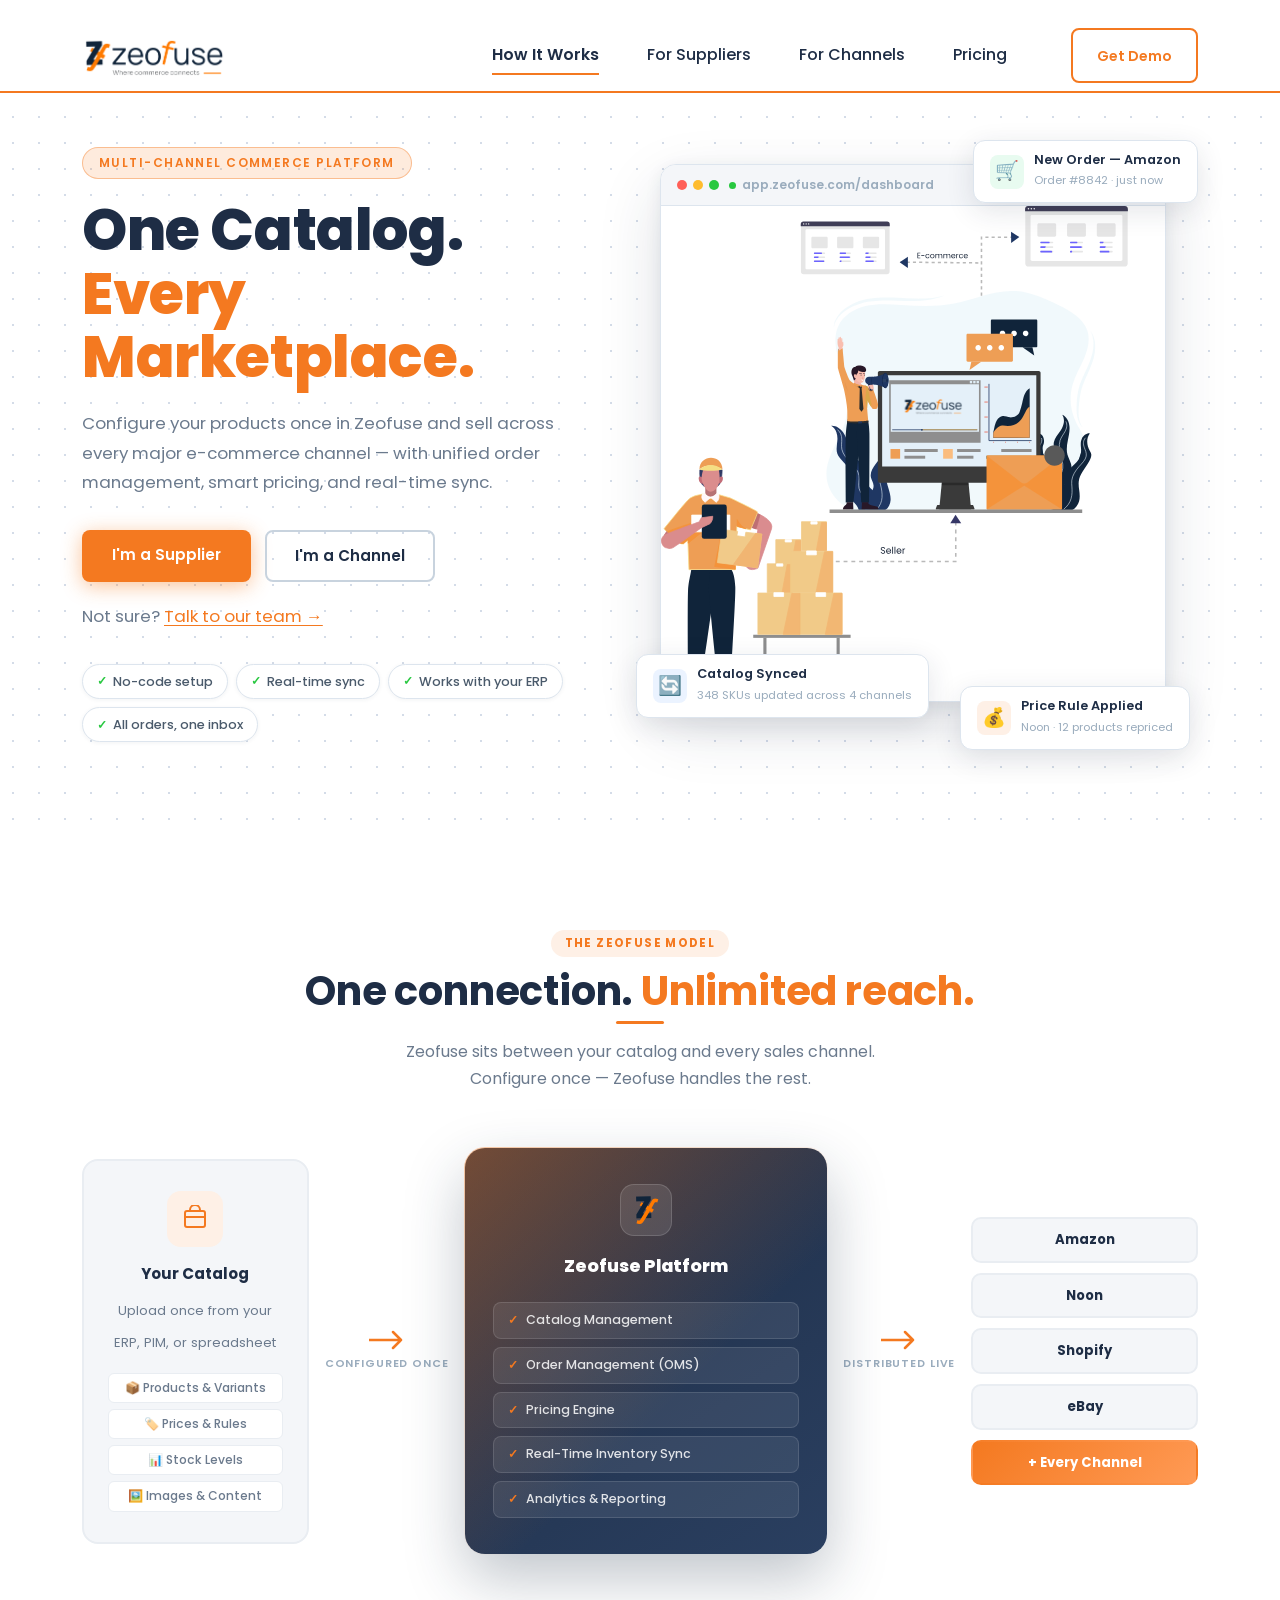
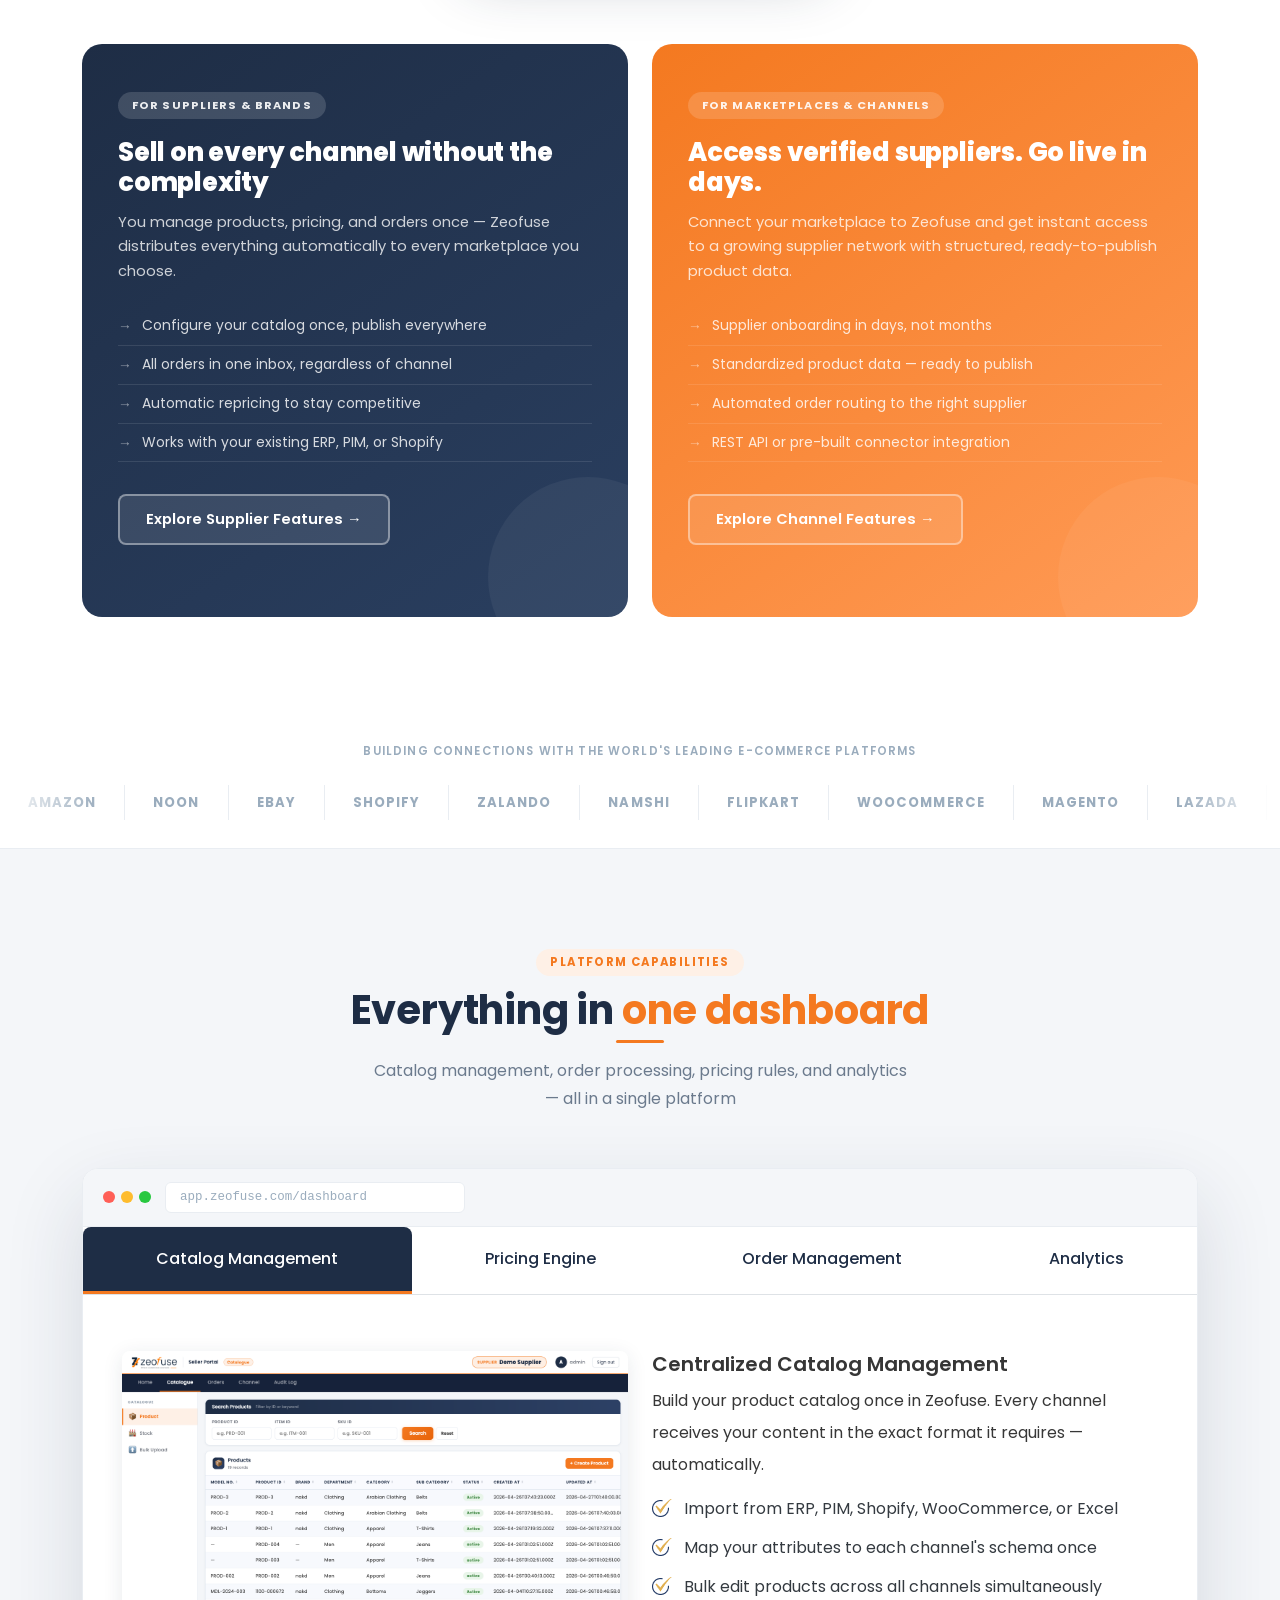
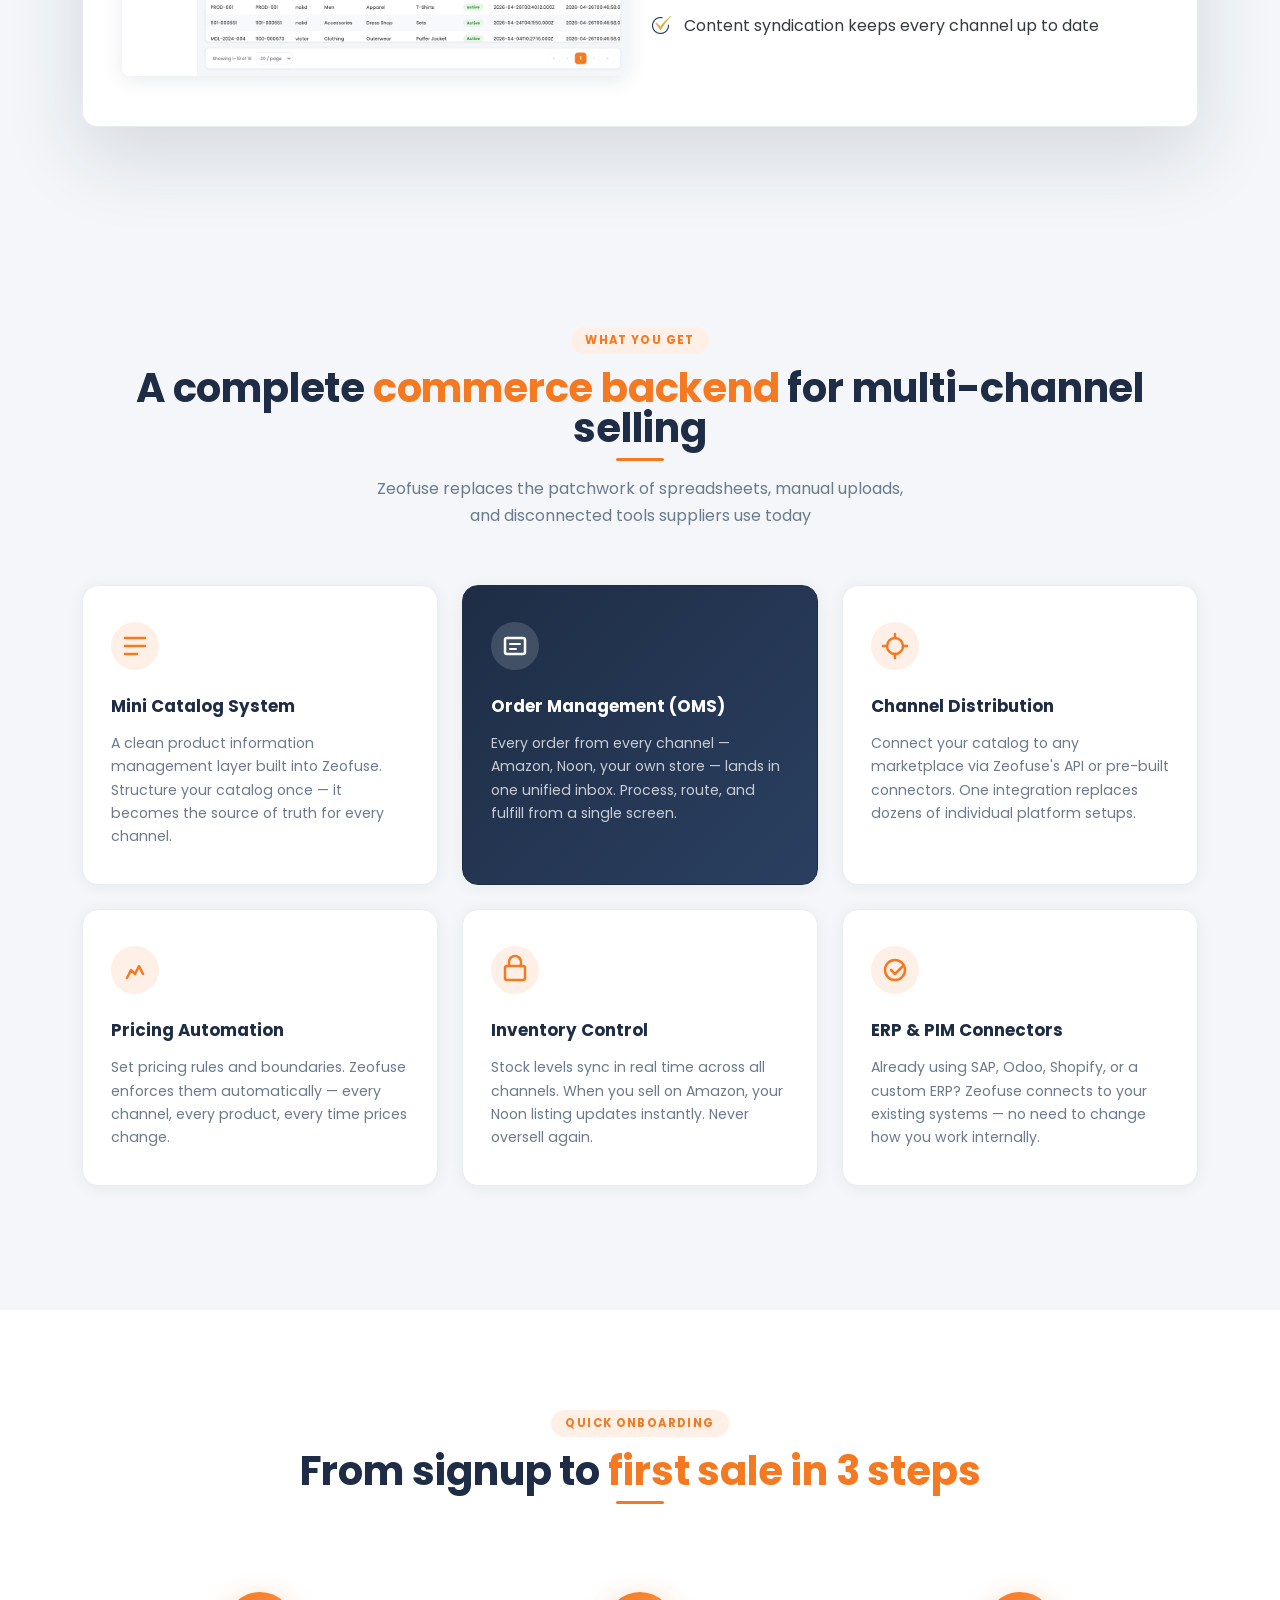
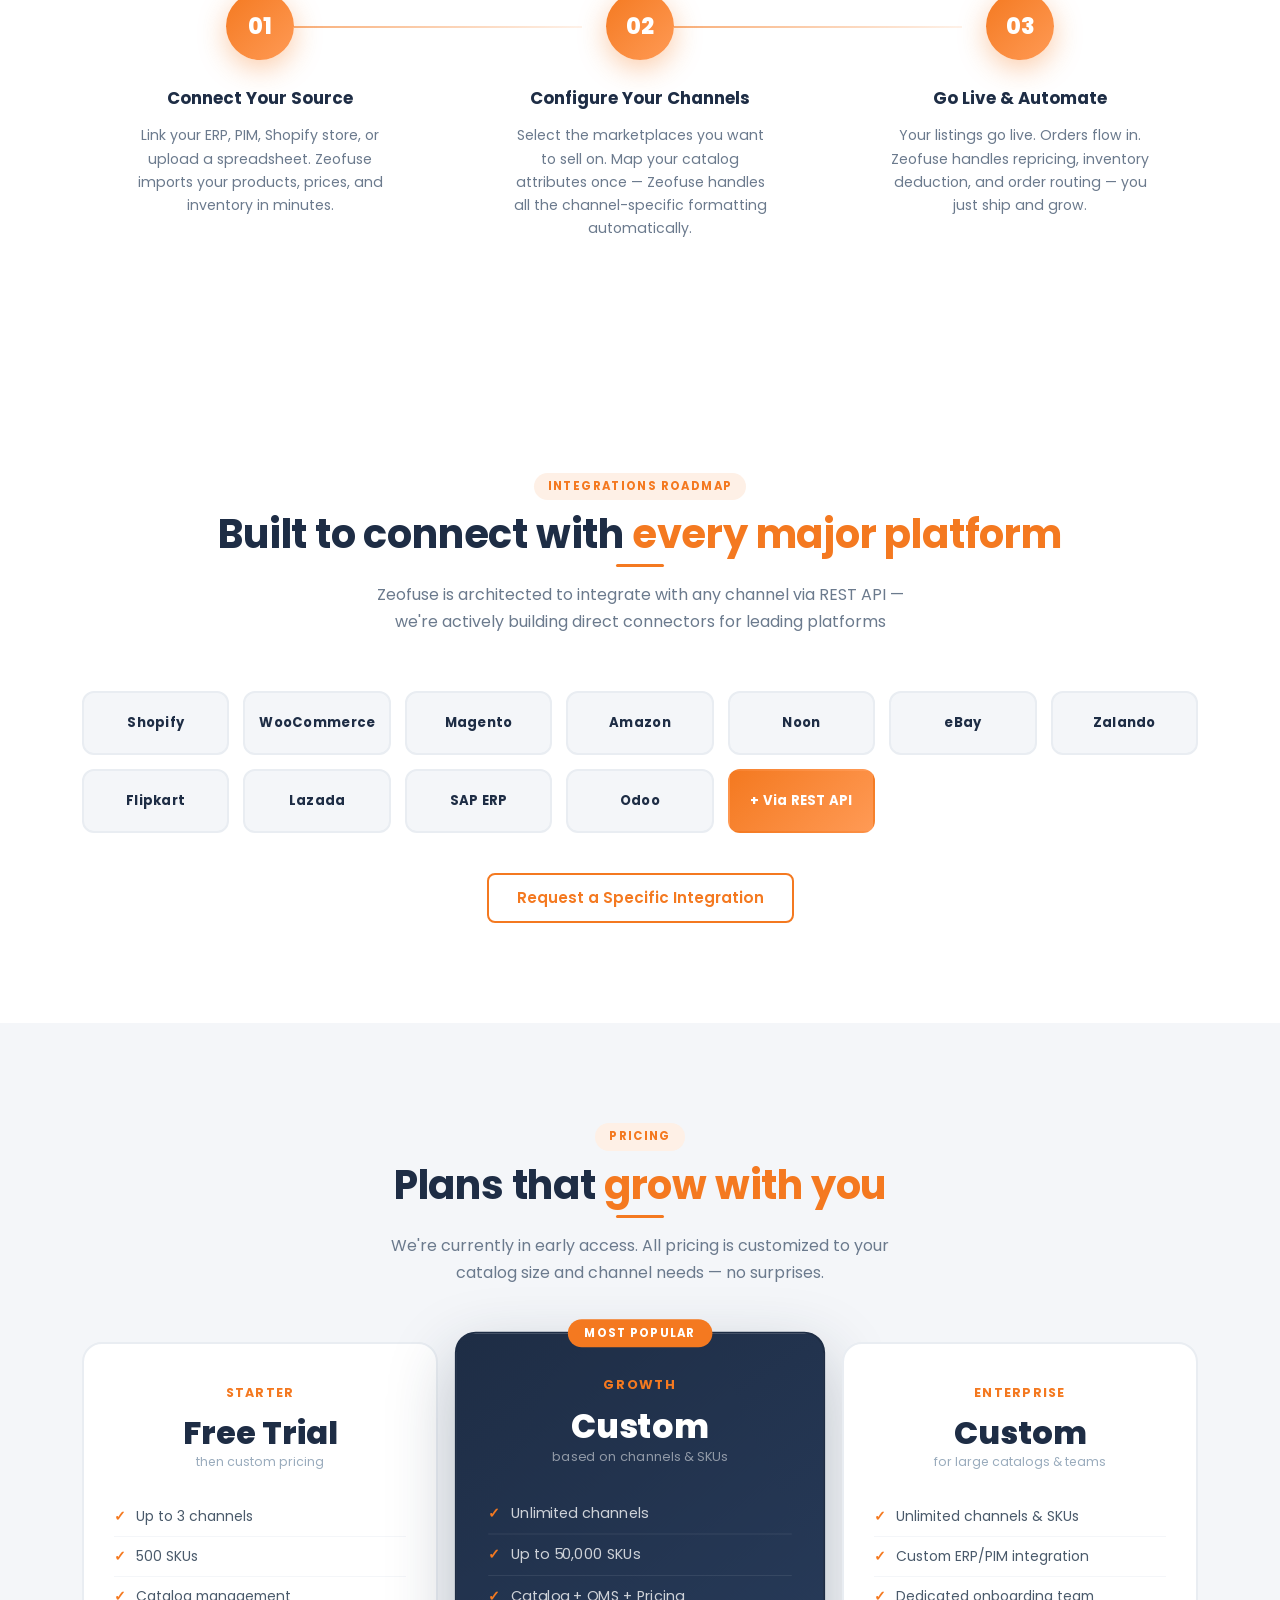
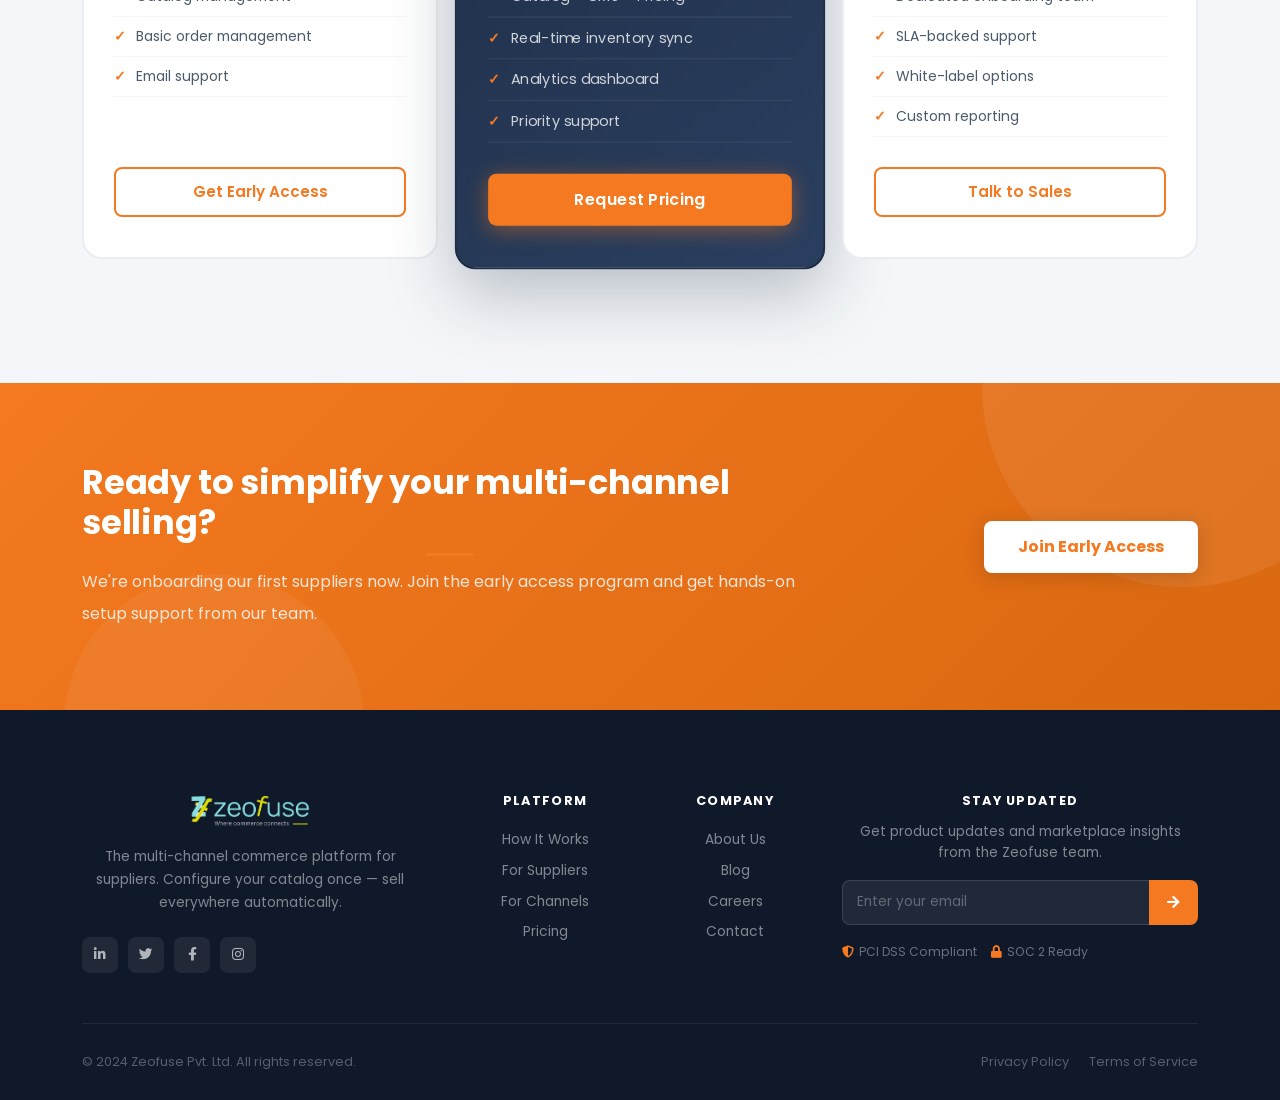
==== index.html @ fa37fcb8 "Initial commit — Zeofuse marketing website Full website with homepage, suppliers page, channels page" ====
<!DOCTYPE html>
<html lang="en">
<head>
    <meta charset="utf-8">
    <meta name="viewport" content="width=device-width, initial-scale=1, shrink-to-fit=no">
    <meta name="description" content="Zeofuse — Configure your catalog once, sell on every marketplace automatically. Unified catalog management, OMS, and pricing engine for suppliers.">
    <meta name="robots" content="index, follow">
    <title>Zeofuse — One Catalog. Every Marketplace.</title>
    <link rel="icon" type="image/png" href="images/zeofuse-fav.png">
    <link href="https://fonts.googleapis.com/css2?family=Poppins:wght@300;400;500;600;700;800&display=swap" rel="stylesheet">
    <link href="css/bootstrap.min.css" rel="stylesheet">
    <link href="css/fontawesome-all.min.css" rel="stylesheet">
    <link href="css/styles.css" rel="stylesheet">
    <link href="css/fancy.css" rel="stylesheet">
</head>
<body>

    <div class="spinner-wrapper">
        <div class="loader"><div class="center loading"></div></div>
    </div>

    <!-- NAV -->
    <nav id="navbar" class="navbar navbar-expand-lg fixed-top navbar-light" aria-label="Main navigation">
        <div class="container">
            <a class="navbar-brand logo-image" href="index.html">
                <img src="images/zeofuse_logo.png" alt="Zeofuse">
            </a>
            <button class="navbar-toggler p-0 border-0" type="button" id="navbarSideCollapse" aria-label="Toggle navigation">
                <span class="navbar-toggler-icon"></span>
            </button>
            <div class="navbar-collapse offcanvas-collapse" id="navbarsExampleDefault">
                <ul class="navbar-nav ms-auto navbar-nav-scroll">
                    <li class="nav-item"><a class="nav-link active" href="index.html">How It Works</a></li>
                    <li class="nav-item"><a class="nav-link" href="suppliers.html">For Suppliers</a></li>
                    <li class="nav-item"><a class="nav-link" href="channels.html">For Channels</a></li>
                    <li class="nav-item"><a class="nav-link" href="index.html#pricing">Pricing</a></li>
                </ul>
                <span class="nav-item">
                    <a class="btn-outline-sm" href="contact.html">Get Demo</a>
                </span>
            </div>
        </div>
    </nav>

    <!-- HERO -->
    <section class="fz-hero">
        <div class="container">
            <div class="row align-items-center">
                <div class="col-lg-6">
                    <div class="fz-hero-text">
                        <span class="fz-eyebrow">Multi-Channel Commerce Platform</span>
                        <h1>One Catalog.<br><span style="color:#F47920">Every Marketplace.</span></h1>
                        <p>Configure your products once in Zeofuse and sell across every major e-commerce channel — with unified order management, smart pricing, and real-time sync.</p>
                        <div class="fz-hero-ctas">
                            <a class="fz-btn-primary" href="suppliers.html">I'm a Supplier</a>
                            <a class="fz-btn-ghost" href="channels.html">I'm a Channel</a>
                        </div>
                        <p class="fz-hero-sub-cta">Not sure? <a href="contact.html">Talk to our team →</a></p>
                        <div class="fz-feature-pills">
                            <span class="fz-pill"><span class="fz-pill-check">✓</span> No-code setup</span>
                            <span class="fz-pill"><span class="fz-pill-check">✓</span> Real-time sync</span>
                            <span class="fz-pill"><span class="fz-pill-check">✓</span> Works with your ERP</span>
                            <span class="fz-pill"><span class="fz-pill-check">✓</span> All orders, one inbox</span>
                        </div>
                    </div>
                </div>
                <div class="col-lg-6 d-none d-lg-block">
                    <div class="fz-hero-visual">
                        <div class="fz-screen-card">
                            <div class="fz-screen-topbar">
                                <div class="fz-screen-dots">
                                    <span></span><span></span><span></span>
                                </div>
                                <div class="fz-screen-title">
                                    <span class="fz-screen-live-dot"></span>
                                    app.zeofuse.com/dashboard
                                </div>
                            </div>
                            <div class="fz-screen-body">
                                <img src="./images/zeo-header.svg" alt="Zeofuse Dashboard">
                            </div>
                        </div>
                        <div class="fz-float-notif">
                            <div class="fz-notif-icon green">🛒</div>
                            <div>
                                <strong>New Order — Amazon</strong>
                                <small>Order #8842 · just now</small>
                            </div>
                        </div>
                        <div class="fz-float-notif">
                            <div class="fz-notif-icon blue">🔄</div>
                            <div>
                                <strong>Catalog Synced</strong>
                                <small>348 SKUs updated across 4 channels</small>
                            </div>
                        </div>
                        <div class="fz-float-notif">
                            <div class="fz-notif-icon">💰</div>
                            <div>
                                <strong>Price Rule Applied</strong>
                                <small>Noon · 12 products repriced</small>
                            </div>
                        </div>
                    </div>
                </div>
            </div>
        </div>
    </section>

    <!-- PLATFORM OVERVIEW — the "how it works" flow -->
    <section class="fz-platform-sec" id="how-it-works">
        <div class="container">
            <div class="fz-section-header reveal">
                <span class="fz-eyebrow-dark">The Zeofuse Model</span>
                <h2>One connection. <span class="fz-highlight">Unlimited reach.</span></h2>
                <p>Zeofuse sits between your catalog and every sales channel. Configure once — Zeofuse handles the rest.</p>
            </div>

            <div class="fz-flow-diagram">
                <!-- Left: Supplier -->
                <div class="fz-flow-supplier reveal">
                    <div class="fz-flow-supplier-icon">
                        <svg viewBox="0 0 28 28" fill="none"><rect x="4" y="6" width="20" height="16" rx="2" stroke="#F47920" stroke-width="2"/><path d="M9 6V5a5 5 0 0110 0v1" stroke="#F47920" stroke-width="2" stroke-linecap="round"/><path d="M4 12h20" stroke="#F47920" stroke-width="2"/></svg>
                    </div>
                    <h5>Your Catalog</h5>
                    <p style="font-size:0.82rem;color:#6B7A8D;margin:6px 0 0">Upload once from your ERP, PIM, or spreadsheet</p>
                    <div class="fz-flow-supplier-tags">
                        <span>📦 Products &amp; Variants</span>
                        <span>🏷️ Prices &amp; Rules</span>
                        <span>📊 Stock Levels</span>
                        <span>🖼️ Images &amp; Content</span>
                    </div>
                </div>

                <!-- Arrow -->
                <div class="fz-flow-arrow">
                    <svg viewBox="0 0 36 20" fill="none"><path d="M0 10h32M24 2l8 8-8 8" stroke="#F47920" stroke-width="2.5" stroke-linecap="round" stroke-linejoin="round"/></svg>
                    <span>Configured Once</span>
                </div>

                <!-- Center: Zeofuse Hub -->
                <div class="fz-flow-hub reveal">
                    <div class="fz-flow-hub-logo">
                        <img src="images/zeofuse-fav.png" alt="Zeofuse">
                    </div>
                    <h4>Zeofuse Platform</h4>
                    <div class="fz-flow-hub-features">
                        <span>Catalog Management</span>
                        <span>Order Management (OMS)</span>
                        <span>Pricing Engine</span>
                        <span>Real-Time Inventory Sync</span>
                        <span>Analytics &amp; Reporting</span>
                    </div>
                </div>

                <!-- Arrow -->
                <div class="fz-flow-arrow">
                    <svg viewBox="0 0 36 20" fill="none"><path d="M0 10h32M24 2l8 8-8 8" stroke="#F47920" stroke-width="2.5" stroke-linecap="round" stroke-linejoin="round"/></svg>
                    <span>Distributed Live</span>
                </div>

                <!-- Right: Channels -->
                <div class="fz-flow-channels reveal">
                    <div class="fz-flow-channel-badge">Amazon</div>
                    <div class="fz-flow-channel-badge">Noon</div>
                    <div class="fz-flow-channel-badge">Shopify</div>
                    <div class="fz-flow-channel-badge">eBay</div>
                    <div class="fz-flow-channel-badge fz-flow-more">+ Every Channel</div>
                </div>
            </div>
        </div>
    </section>

    <!-- AUDIENCE SPLIT — route visitors to the right page -->
    <section class="fz-audience-sec">
        <div class="container">
            <div class="row g-4">
                <div class="col-md-6 reveal" style="--delay:0ms">
                    <div class="fz-audience-card fz-audience-card--supplier">
                        <span class="fz-audience-tag">For Suppliers &amp; Brands</span>
                        <h3>Sell on every channel without the complexity</h3>
                        <p>You manage products, pricing, and orders once — Zeofuse distributes everything automatically to every marketplace you choose.</p>
                        <ul class="fz-audience-list">
                            <li>Configure your catalog once, publish everywhere</li>
                            <li>All orders in one inbox, regardless of channel</li>
                            <li>Automatic repricing to stay competitive</li>
                            <li>Works with your existing ERP, PIM, or Shopify</li>
                        </ul>
                        <a class="fz-btn-white-outline" href="suppliers.html">Explore Supplier Features →</a>
                    </div>
                </div>
                <div class="col-md-6 reveal" style="--delay:150ms">
                    <div class="fz-audience-card fz-audience-card--channel">
                        <span class="fz-audience-tag">For Marketplaces &amp; Channels</span>
                        <h3>Access verified suppliers. Go live in days.</h3>
                        <p>Connect your marketplace to Zeofuse and get instant access to a growing supplier network with structured, ready-to-publish product data.</p>
                        <ul class="fz-audience-list">
                            <li>Supplier onboarding in days, not months</li>
                            <li>Standardized product data — ready to publish</li>
                            <li>Automated order routing to the right supplier</li>
                            <li>REST API or pre-built connector integration</li>
                        </ul>
                        <a class="fz-btn-white-outline" href="channels.html">Explore Channel Features →</a>
                    </div>
                </div>
            </div>
        </div>
    </section>

    <!-- MARQUEE -->
    <section class="fz-marquee-sec">
        <p class="fz-marquee-label">Building connections with the world's leading e-commerce platforms</p>
        <div class="fz-marquee-track">
            <div class="fz-marquee-inner">
                <span class="fz-mlogo">Amazon</span>
                <span class="fz-mlogo">Noon</span>
                <span class="fz-mlogo">eBay</span>
                <span class="fz-mlogo">Shopify</span>
                <span class="fz-mlogo">Zalando</span>
                <span class="fz-mlogo">Namshi</span>
                <span class="fz-mlogo">Flipkart</span>
                <span class="fz-mlogo">WooCommerce</span>
                <span class="fz-mlogo">Magento</span>
                <span class="fz-mlogo">Lazada</span>
                <span class="fz-mlogo">Tokopedia</span>
                <span class="fz-mlogo">Daraz</span>
                <span class="fz-mlogo">Amazon</span>
                <span class="fz-mlogo">Noon</span>
                <span class="fz-mlogo">eBay</span>
                <span class="fz-mlogo">Shopify</span>
                <span class="fz-mlogo">Zalando</span>
                <span class="fz-mlogo">Namshi</span>
                <span class="fz-mlogo">Flipkart</span>
                <span class="fz-mlogo">WooCommerce</span>
                <span class="fz-mlogo">Magento</span>
                <span class="fz-mlogo">Lazada</span>
                <span class="fz-mlogo">Tokopedia</span>
                <span class="fz-mlogo">Daraz</span>
            </div>
        </div>
    </section>

    <!-- PLATFORM FEATURES (browser mockup) -->
    <section class="fz-features-sec" id="features">
        <div class="container">
            <div class="fz-section-header reveal">
                <span class="fz-eyebrow-dark">Platform Capabilities</span>
                <h2>Everything in <span class="fz-highlight">one dashboard</span></h2>
                <p>Catalog management, order processing, pricing rules, and analytics — all in a single platform</p>
            </div>
            <div class="fz-browser-mockup reveal">
                <div class="fz-browser-bar">
                    <div class="fz-browser-dots">
                        <span class="dot-red"></span><span class="dot-yellow"></span><span class="dot-green"></span>
                    </div>
                    <div class="fz-browser-url">app.zeofuse.com/dashboard</div>
                </div>
                <div class="fz-browser-content">
                    <div class="elite-tab">
                        <div id="nav">
                            <div class="trigger-spec"></div>
                            <span class="trigger" data-target="#tab-1">Catalog Management</span>
                            <span class="trigger" data-target="#tab-2">Pricing Engine</span>
                            <span class="trigger" data-target="#tab-3">Order Management</span>
                            <span class="trigger" data-target="#tab-4">Analytics</span>
                        </div>
                        <div id="elite-sub">
                            <div class="targets">
                                <div class="target" id="tab-1">
                                    <div class="row pt-4 pb-2">
                                        <div class="col-md-12 col-lg-6 pb-4">
                                            <img src="./images/catalog.PNG" class="img-fluid fz-tab-img">
                                        </div>
                                        <div class="col-md-12 col-lg-6 vendor-sec">
                                            <h5>Centralized Catalog Management</h5>
                                            <p>Build your product catalog once in Zeofuse. Every channel receives your content in the exact format it requires — automatically.</p>
                                            <ul>
                                                <li>Import from ERP, PIM, Shopify, WooCommerce, or Excel</li>
                                                <li>Map your attributes to each channel's schema once</li>
                                                <li>Bulk edit products across all channels simultaneously</li>
                                                <li>Content syndication keeps every channel up to date</li>
                                            </ul>
                                        </div>
                                    </div>
                                </div>
                                <div class="target" id="tab-2">
                                    <div class="row pt-4 pb-2">
                                        <div class="col-md-12 col-lg-6 pb-4">
                                            <img src="./images/pricing.PNG" class="img-fluid fz-tab-img">
                                        </div>
                                        <div class="col-md-12 col-lg-6 vendor-sec">
                                            <h5>Rules-Based Pricing Engine</h5>
                                            <p>Set your pricing rules once. Zeofuse automatically adjusts prices per channel to keep you competitive while protecting your margins.</p>
                                            <ul>
                                                <li>Define min/max price boundaries per product</li>
                                                <li>Automatic repricing when competitors change their prices</li>
                                                <li>Set different price strategies per channel or region</li>
                                                <li>Promotional pricing with scheduled start/end dates</li>
                                            </ul>
                                        </div>
                                    </div>
                                </div>
                                <div class="target" id="tab-3">
                                    <div class="row pt-4 pb-2">
                                        <div class="col-md-12 col-lg-6 pb-4">
                                            <img src="./images/catalog.PNG" class="img-fluid fz-tab-img">
                                        </div>
                                        <div class="col-md-12 col-lg-6 vendor-sec">
                                            <h5>Unified Order Management (OMS)</h5>
                                            <p>All your orders from every channel flow into one inbox. No more logging into 10 different seller portals to process your day's orders.</p>
                                            <ul>
                                                <li>Single order dashboard across all channels</li>
                                                <li>Automatic order routing to the right warehouse or fulfillment partner</li>
                                                <li>Real-time inventory deduction across all channels on sale</li>
                                                <li>Shipping updates pushed back to each channel automatically</li>
                                            </ul>
                                        </div>
                                    </div>
                                </div>
                                <div class="target" id="tab-4">
                                    <div class="row pt-4 pb-2">
                                        <div class="col-md-12 col-lg-6 pb-4">
                                            <img src="./images/dashboard.PNG" class="img-fluid fz-tab-img">
                                        </div>
                                        <div class="col-md-12 col-lg-6 vendor-sec">
                                            <h5>Cross-Channel Analytics</h5>
                                            <p>See exactly what's selling, where, and at what margin — across every channel in a single view. Make decisions with real data.</p>
                                            <ul>
                                                <li>Revenue and margin breakdown per channel</li>
                                                <li>Best-performing products by marketplace</li>
                                                <li>Inventory turnover and stock-out alerts</li>
                                                <li>Custom reports exportable in multiple formats</li>
                                            </ul>
                                        </div>
                                    </div>
                                </div>
                            </div>
                        </div>
                    </div>
                </div>
            </div>
        </div>
    </section>

    <!-- WHAT ZEOFUSE IS (product clarity section) -->
    <section class="fz-value-sec" id="platform">
        <div class="container">
            <div class="fz-section-header reveal">
                <span class="fz-eyebrow-dark">What You Get</span>
                <h2>A complete <span class="fz-highlight">commerce backend</span> for multi-channel selling</h2>
                <p>Zeofuse replaces the patchwork of spreadsheets, manual uploads, and disconnected tools suppliers use today</p>
            </div>
            <div class="row">
                <div class="col-md-6 col-lg-4 reveal" style="--delay:0ms">
                    <div class="fz-vcard">
                        <div class="fz-vcard-icon">
                            <svg viewBox="0 0 48 48" fill="none"><circle cx="24" cy="24" r="24" fill="#FEF0E6"/><path d="M14 24h20M14 16h20M14 32h12" stroke="#F47920" stroke-width="2.5" stroke-linecap="round"/></svg>
                        </div>
                        <h4>Mini Catalog System</h4>
                        <p>A clean product information management layer built into Zeofuse. Structure your catalog once — it becomes the source of truth for every channel.</p>
                    </div>
                </div>
                <div class="col-md-6 col-lg-4 reveal" style="--delay:100ms">
                    <div class="fz-vcard fz-vcard--featured">
                        <div class="fz-vcard-icon">
                            <svg viewBox="0 0 48 48" fill="none"><circle cx="24" cy="24" r="24" fill="rgba(255,255,255,0.15)"/><rect x="14" y="16" width="20" height="16" rx="2" stroke="#fff" stroke-width="2.5"/><path d="M19 22h10M19 27h6" stroke="#fff" stroke-width="2" stroke-linecap="round"/></svg>
                        </div>
                        <h4>Order Management (OMS)</h4>
                        <p>Every order from every channel — Amazon, Noon, your own store — lands in one unified inbox. Process, route, and fulfill from a single screen.</p>
                    </div>
                </div>
                <div class="col-md-6 col-lg-4 reveal" style="--delay:200ms">
                    <div class="fz-vcard">
                        <div class="fz-vcard-icon">
                            <svg viewBox="0 0 48 48" fill="none"><circle cx="24" cy="24" r="24" fill="#FEF0E6"/><circle cx="24" cy="24" r="8" stroke="#F47920" stroke-width="2.5"/><path d="M24 12v4M24 32v4M12 24h4M32 24h4" stroke="#F47920" stroke-width="2.5" stroke-linecap="round"/></svg>
                        </div>
                        <h4>Channel Distribution</h4>
                        <p>Connect your catalog to any marketplace via Zeofuse's API or pre-built connectors. One integration replaces dozens of individual platform setups.</p>
                    </div>
                </div>
                <div class="col-md-6 col-lg-4 reveal" style="--delay:300ms">
                    <div class="fz-vcard">
                        <div class="fz-vcard-icon">
                            <svg viewBox="0 0 48 48" fill="none"><circle cx="24" cy="24" r="24" fill="#FEF0E6"/><path d="M16 32l4-8 4 4 4-8 4 8" stroke="#F47920" stroke-width="2.5" stroke-linecap="round" stroke-linejoin="round"/></svg>
                        </div>
                        <h4>Pricing Automation</h4>
                        <p>Set pricing rules and boundaries. Zeofuse enforces them automatically — every channel, every product, every time prices change.</p>
                    </div>
                </div>
                <div class="col-md-6 col-lg-4 reveal" style="--delay:400ms">
                    <div class="fz-vcard">
                        <div class="fz-vcard-icon">
                            <svg viewBox="0 0 48 48" fill="none"><circle cx="24" cy="24" r="24" fill="#FEF0E6"/><rect x="14" y="20" width="20" height="14" rx="2" stroke="#F47920" stroke-width="2.5"/><path d="M18 20v-4a6 6 0 0112 0v4" stroke="#F47920" stroke-width="2.5" stroke-linecap="round"/></svg>
                        </div>
                        <h4>Inventory Control</h4>
                        <p>Stock levels sync in real time across all channels. When you sell on Amazon, your Noon listing updates instantly. Never oversell again.</p>
                    </div>
                </div>
                <div class="col-md-6 col-lg-4 reveal" style="--delay:500ms">
                    <div class="fz-vcard">
                        <div class="fz-vcard-icon">
                            <svg viewBox="0 0 48 48" fill="none"><circle cx="24" cy="24" r="24" fill="#FEF0E6"/><path d="M20 24l4 4 8-8" stroke="#F47920" stroke-width="2.5" stroke-linecap="round" stroke-linejoin="round"/><circle cx="24" cy="24" r="10" stroke="#F47920" stroke-width="2.5"/></svg>
                        </div>
                        <h4>ERP &amp; PIM Connectors</h4>
                        <p>Already using SAP, Odoo, Shopify, or a custom ERP? Zeofuse connects to your existing systems — no need to change how you work internally.</p>
                    </div>
                </div>
            </div>
        </div>
    </section>

    <!-- HOW IT WORKS — 3 steps -->
    <section class="fz-process-sec">
        <div class="container">
            <div class="fz-section-header reveal">
                <span class="fz-eyebrow-dark">Quick Onboarding</span>
                <h2>From signup to <span class="fz-highlight">first sale in 3 steps</span></h2>
            </div>
            <div class="row">
                <div class="col-md-4 reveal" style="--delay:0ms">
                    <div class="fz-step">
                        <div class="fz-step-num">01</div>
                        <div class="fz-step-connector"></div>
                        <h4>Connect Your Source</h4>
                        <p>Link your ERP, PIM, Shopify store, or upload a spreadsheet. Zeofuse imports your products, prices, and inventory in minutes.</p>
                    </div>
                </div>
                <div class="col-md-4 reveal" style="--delay:150ms">
                    <div class="fz-step">
                        <div class="fz-step-num">02</div>
                        <div class="fz-step-connector"></div>
                        <h4>Configure Your Channels</h4>
                        <p>Select the marketplaces you want to sell on. Map your catalog attributes once — Zeofuse handles all the channel-specific formatting automatically.</p>
                    </div>
                </div>
                <div class="col-md-4 reveal" style="--delay:300ms">
                    <div class="fz-step">
                        <div class="fz-step-num">03</div>
                        <h4>Go Live &amp; Automate</h4>
                        <p>Your listings go live. Orders flow in. Zeofuse handles repricing, inventory deduction, and order routing — you just ship and grow.</p>
                    </div>
                </div>
            </div>
        </div>
    </section>

    <!-- INTEGRATION GRID -->
    <section class="fz-integration-sec">
        <div class="container">
            <div class="fz-section-header reveal">
                <span class="fz-eyebrow-dark">Integrations Roadmap</span>
                <h2>Built to connect with <span class="fz-highlight">every major platform</span></h2>
                <p>Zeofuse is architected to integrate with any channel via REST API — we're actively building direct connectors for leading platforms</p>
            </div>
            <div class="fz-integration-grid reveal">
                <div class="fz-int-badge">Shopify</div>
                <div class="fz-int-badge">WooCommerce</div>
                <div class="fz-int-badge">Magento</div>
                <div class="fz-int-badge">Amazon</div>
                <div class="fz-int-badge">Noon</div>
                <div class="fz-int-badge">eBay</div>
                <div class="fz-int-badge">Zalando</div>
                <div class="fz-int-badge">Flipkart</div>
                <div class="fz-int-badge">Lazada</div>
                <div class="fz-int-badge">SAP ERP</div>
                <div class="fz-int-badge">Odoo</div>
                <div class="fz-int-badge">+ Via REST API</div>
            </div>
            <div class="text-center mt-4 reveal" style="--delay:200ms">
                <a class="fz-btn-outline" href="contact.html">Request a Specific Integration</a>
            </div>
        </div>
    </section>

    <!-- PRICING -->
    <section class="fz-pricing-sec" id="pricing">
        <div class="container">
            <div class="fz-section-header reveal">
                <span class="fz-eyebrow-dark">Pricing</span>
                <h2>Plans that <span class="fz-highlight">grow with you</span></h2>
                <p>We're currently in early access. All pricing is customized to your catalog size and channel needs — no surprises.</p>
            </div>
            <div class="row justify-content-center">
                <div class="col-md-4 reveal" style="--delay:0ms">
                    <div class="fz-price-card">
                        <div class="fz-price-tier">Starter</div>
                        <div class="fz-price-amount">Free Trial</div>
                        <div class="fz-price-note">then custom pricing</div>
                        <ul class="fz-price-features">
                            <li>Up to 3 channels</li>
                            <li>500 SKUs</li>
                            <li>Catalog management</li>
                            <li>Basic order management</li>
                            <li>Email support</li>
                        </ul>
                        <a class="fz-btn-outline" href="contact.html">Get Early Access</a>
                    </div>
                </div>
                <div class="col-md-4 reveal" style="--delay:150ms">
                    <div class="fz-price-card fz-price-card--featured">
                        <div class="fz-price-popular">Most Popular</div>
                        <div class="fz-price-tier">Growth</div>
                        <div class="fz-price-amount">Custom</div>
                        <div class="fz-price-note">based on channels &amp; SKUs</div>
                        <ul class="fz-price-features">
                            <li>Unlimited channels</li>
                            <li>Up to 50,000 SKUs</li>
                            <li>Catalog + OMS + Pricing</li>
                            <li>Real-time inventory sync</li>
                            <li>Analytics dashboard</li>
                            <li>Priority support</li>
                        </ul>
                        <a class="fz-btn-primary" href="contact.html">Request Pricing</a>
                    </div>
                </div>
                <div class="col-md-4 reveal" style="--delay:300ms">
                    <div class="fz-price-card">
                        <div class="fz-price-tier">Enterprise</div>
                        <div class="fz-price-amount">Custom</div>
                        <div class="fz-price-note">for large catalogs &amp; teams</div>
                        <ul class="fz-price-features">
                            <li>Unlimited channels &amp; SKUs</li>
                            <li>Custom ERP/PIM integration</li>
                            <li>Dedicated onboarding team</li>
                            <li>SLA-backed support</li>
                            <li>White-label options</li>
                            <li>Custom reporting</li>
                        </ul>
                        <a class="fz-btn-outline" href="contact.html">Talk to Sales</a>
                    </div>
                </div>
            </div>
        </div>
    </section>

    <!-- CTA STRIP -->
    <section class="fz-cta-strip">
        <div class="container">
            <div class="row align-items-center">
                <div class="col-lg-8 reveal">
                    <h2>Ready to simplify your multi-channel selling?</h2>
                    <p>We're onboarding our first suppliers now. Join the early access program and get hands-on setup support from our team.</p>
                </div>
                <div class="col-lg-4 text-lg-end reveal" style="--delay:200ms">
                    <a class="fz-btn-white" href="contact.html">Join Early Access</a>
                </div>
            </div>
        </div>
    </section>

    <!-- FOOTER -->
    <footer class="fz-footer">
        <div class="container">
            <div class="row">
                <div class="col-lg-4 fz-footer-brand">
                    <img src="images/zeofuse_logo.png" alt="Zeofuse" class="fz-footer-logo">
                    <p>The multi-channel commerce platform for suppliers. Configure your catalog once — sell everywhere automatically.</p>
                    <div class="fz-footer-socials">
                        <a href="#"><i class="fab fa-linkedin-in"></i></a>
                        <a href="#"><i class="fab fa-twitter"></i></a>
                        <a href="#"><i class="fab fa-facebook-f"></i></a>
                        <a href="#"><i class="fab fa-instagram"></i></a>
                    </div>
                </div>
                <div class="col-lg-2 col-md-4 fz-footer-links">
                    <h6>Platform</h6>
                    <ul>
                        <li><a href="index.html">How It Works</a></li>
                        <li><a href="suppliers.html">For Suppliers</a></li>
                        <li><a href="channels.html">For Channels</a></li>
                        <li><a href="index.html#pricing">Pricing</a></li>
                    </ul>
                </div>
                <div class="col-lg-2 col-md-4 fz-footer-links">
                    <h6>Company</h6>
                    <ul>
                        <li><a href="#">About Us</a></li>
                        <li><a href="#">Blog</a></li>
                        <li><a href="#">Careers</a></li>
                        <li><a href="contact.html">Contact</a></li>
                    </ul>
                </div>
                <div class="col-lg-4 col-md-4 fz-footer-newsletter">
                    <h6>Stay Updated</h6>
                    <p>Get product updates and marketplace insights from the Zeofuse team.</p>
                    <form class="fz-newsletter-form" onsubmit="return false;">
                        <input type="email" placeholder="Enter your email">
                        <button type="submit"><i class="fas fa-arrow-right"></i></button>
                    </form>
                    <div class="fz-trust-strip">
                        <span><i class="fas fa-shield-alt"></i> PCI DSS Compliant</span>
                        <span><i class="fas fa-lock"></i> SOC 2 Ready</span>
                    </div>
                </div>
            </div>
            <div class="fz-footer-bottom">
                <p>© 2024 Zeofuse Pvt. Ltd. All rights reserved.</p>
                <div class="fz-footer-legal">
                    <a href="#">Privacy Policy</a>
                    <a href="#">Terms of Service</a>
                </div>
            </div>
        </div>
    </footer>

    <button onclick="topFunction()" id="myBtn">
        <img src="images/up-arrow.png" alt="alternative">
    </button>

    <script>
    (function () {
        var triggerEls = Array.from(document.querySelectorAll(".trigger"));
        var targetEls = [];
        var triggerSpec = document.querySelector(".trigger-spec");
        var targetsContainer = document.querySelector(".targets");
        var currentTab = null;
        triggerEls.forEach(function (trigger, ind) {
            targetEls.push(document.querySelector(trigger.dataset.target));
            trigger.addEventListener("click", function () {
                if (currentTab !== null) {
                    triggerEls[currentTab].classList.remove("active");
                    targetEls[currentTab].classList.remove("active");
                }
                currentTab = ind;
                trigger.classList.add("active");
                targetEls[ind].classList.add("active");
                targetsContainer.style.transform = "translateX(-" + ind + "00%)";
                triggerSpec.style.transform = "translateX(" + ind + "00%)";
            });
        });
        if (triggerEls.length) {
            currentTab = 0;
            triggerEls[0].classList.add("active");
            if (targetEls[0]) targetEls[0].classList.add("active");
        }
    })();
    </script>

    <script src="js/jquery.min.js"></script>
    <script src="js/bootstrap.min.js"></script>
    <script src="js/scripts.js"></script>
</body>
</html>
---- css/styles.css ----
/* Description: Master CSS file */

/*****************************************
Table Of Contents:
- General Styles
- Navigation
- Header
- Statistics
- Introduction
- Details 1
- Services
- Details 2
- Invitation
- Projects
- Testimonials
- Contact
- Footer
- Copyright
- Back To Top Button
- Extra Pages
- Media Queries
******************************************/



/**************************/
/*     General Styles     */
/**************************/

@import url('https://fonts.googleapis.com/css2?family=Poppins:wght@100;200;300;400;500;600;700&family=Ruda:wght@400;900&display=swap');

body,
html {
	width: 100%;
	height: 100%;
}

body,
p {
	color: #373737;
	font-family: 'Poppins', sans-serif;
}

p {
	line-height: 32px;
}

:root {
	--bs-primary: #1E2D45;
	--bs-primary-dark: #16223A;
	--bs-primary-light: #2A3F60;
	--bs-secondary: #F47920;
	--bs-secondary-hover: #D96810;
	--bs-secondary-light: #FEF0E6;
	--bs-text: #2B2B2B;
	--bs-gray: #363636;
	--bs-dark-gray: #373737;
	--bg-white: #fff;
	--bg-page: #F4F6F9;
	--shadow-sm: 0 1px 4px rgba(30,45,69,0.08);
	--shadow-md: 0 4px 16px rgba(30,45,69,0.12);
	--shadow-lg: 0 20px 60px rgba(30,45,69,0.18);
	--radius: 8px;
	--radius-lg: 12px;
}

h1 {
	color: var(--bs-primary);
	font-weight: 700;
	font-size: 2.5rem;
	line-height: 3.25rem;
	letter-spacing: -0.4px;
}

/* ── Section heading accent underline ─────────────── */
section h2::after {
	content: '';
	display: block;
	width: 48px;
	height: 3px;
	background: var(--bs-secondary);
	border-radius: 2px;
	margin: 10px auto 0;
}

h2 {
	color: var(--bs-dark-gray);
	font-weight: 600;
	font-size: 2rem;
	line-height: 2.5rem;
	letter-spacing: -0.2px;
}

h3 {
	color: #191e47;
	font-weight: 600;
	font-size: 1.75rem;
	line-height: 2.25rem;
	letter-spacing: -0.2px;
}

h4 {
	color: var(--gray);
	font-size: 1.5rem;
	line-height: 2rem;
}

h5 {
	color: var(--bs-gray);
	font-weight: 600;
	font-size: 1.25rem;
	line-height: 1.625rem;
}

h6 {
	color: #191e47;
	font-weight: 600;
	font-size: 1rem;
	line-height: 1.375rem;
}

.p-large {
	font-size: 1.125rem;
	line-height: 1.75rem;
}

.p-small {
	font-size: 0.875rem;
	line-height: 1.5rem;
}

.testimonial-text {
	font-style: italic;
}

.testimonial-author {
	font-weight: 700;
	font-size: 1.25rem;
	line-height: 1.75rem;
}

.li-space-lg li {
	margin-bottom: 0.5rem;
}

a {
	color: #6c717b;
	text-decoration: underline;
}

a:hover {
	color: #6c717b;
	text-decoration: underline;
}

.no-line {
	text-decoration: none;
}

.no-line:hover {
	text-decoration: none;
}

.blue {
	color: var(--bs-primary);
}

.bg-gray {
	background-color: var(--bg-page);
}

.btn-solid-reg {
	display: inline-block;
	padding: 1.375rem 2.25rem 1.375rem 2.25rem;
	border: 1px solid var(--bs-secondary);
	border-radius: var(--radius);
	background-color: var(--bs-secondary);
	color: #ffffff;
	font-weight: 600;
	font-size: 0.875rem;
	line-height: 0;
	text-decoration: none;
	transition: all 0.2s;
}

.btn-solid-reg:hover {
	background-color: var(--bs-secondary-hover);
	border-color: var(--bs-secondary-hover);
	color: #ffffff;
	text-decoration: none;
	transform: translateY(-1px);
	box-shadow: var(--shadow-md);
}

.btn-solid-lg {
	display: inline-block;
	padding: 1.625rem 2.625rem 1.625rem 2.625rem;
	border: 2px solid var(--bs-secondary);
	border-radius: var(--radius);
	background-color: var(--bs-secondary);
	color: #ffffff;
	font-weight: 600;
	font-size: 0.875rem;
	line-height: 0;
	text-decoration: none;
	transition: all 0.2s;
}

.btn-solid-lg:hover {
	background-color: var(--bs-secondary-hover);
	border-color: var(--bs-secondary-hover);
	color: #ffffff;
	text-decoration: none;
	transform: translateY(-1px);
	box-shadow: var(--shadow-md);
}

.btn-outline-reg {
	display: inline-block;
	padding: 1.375rem 2.25rem 1.375rem 2.25rem;
	border: 1px solid var(--bs-secondary);
	border-radius: var(--radius);
	background-color: transparent;
	color: var(--bs-secondary);
	font-weight: 600;
	font-size: 0.875rem;
	line-height: 0;
	text-decoration: none;
	transition: all 0.2s;
}

.btn-outline-reg:hover {
	background-color: var(--bs-secondary);
	border-color: var(--bs-secondary);
	color: #ffffff;
	text-decoration: none;
	transform: translateY(-1px);
	box-shadow: var(--shadow-md);
}

.btn-outline-lg {
	display: inline-block;
	padding: 1.625rem 2.625rem 1.625rem 2.625rem;
	border: 1px solid var(--bs-secondary);
	border-radius: var(--radius);
	background-color: transparent;
	color: var(--bs-secondary);
	font-weight: 600;
	font-size: 0.875rem;
	line-height: 0;
	text-decoration: none;
	transition: all 0.2s;
}

.btn-outline-lg:hover {
	background-color: var(--bs-secondary);
	border-color: var(--bs-secondary);
	color: #ffffff;
	text-decoration: none;
	transform: translateY(-1px);
	box-shadow: var(--shadow-md);
}

.btn-outline-sm {
	display: inline-block;
	padding: 1.1rem 1.5rem;
	border: 2px solid var(--bs-secondary);
	border-radius: var(--radius);
	background-color: transparent;
	color: var(--bs-secondary);
	font-weight: 600;
	font-size: 0.875rem;
	text-decoration: none;
	transition: all 0.2s;
}

.btn-outline-sm:hover {
	background-color: var(--bs-secondary);
	color: #ffffff;
	text-decoration: none;
	border: 2px solid var(--bs-secondary);
	transform: translateY(-1px);
	box-shadow: var(--shadow-sm);
}

.form-group {
	position: relative;
	margin-bottom: 1.25rem;
}

.form-control-input,
.form-control-textarea {
	width: 100%;
	padding-top: 0.875rem;
	padding-bottom: 0.875rem;
	padding-left: 1.5rem;
	border: 1px solid #cbcbd1;
	border-radius: 30px;
	background-color: #ffffff;
	font-size: 0.875rem;
	line-height: 1.5rem;
	-webkit-appearance: none;
	/* removes inner shadow on form inputs on ios safari */
}

.form-control-textarea {
	display: block;
	height: 14rem;
	/* used instead of html rows to normalize height between Chrome and IE/FF */
}

.form-control-input:focus,
.form-control-textarea:focus {
	border: 1px solid #a1a1a1;
	outline: none;
	/* Removes blue border on focus */
}

.form-control-input:hover,
.form-control-textarea:hover {
	border: 1px solid #a1a1a1;
}

.form-control-submit-button {
	display: inline-block;
	width: 100%;
	height: 3.25rem;
	border: 1px solid var(--bs-secondary);
	border-radius: var(--radius);
	background-color: var(--bs-secondary);
	color: #ffffff;
	font-weight: 600;
	font-size: 0.875rem;
	line-height: 0;
	cursor: pointer;
	transition: all 0.2s;
}

.form-control-submit-button:hover {
	border: 1px solid var(--bs-secondary-hover);
	background-color: var(--bs-secondary-hover);
	color: #ffffff;
}


/**********************/
/*     Navigation     */
/**********************/
.navbar {
	background-color: #ffffff !important;
	font-weight: 500;
	font-size: 1rem;
	line-height: 1rem;
	box-shadow: 0 2px 6px rgba(30,45,69,0.10);
	border-bottom: 2px solid var(--bs-secondary);
	isolation: isolate;
}

.navbar .navbar-brand {
	padding-top: 0.25rem;
	padding-bottom: 0.25rem;
}

.navbar .logo-image img {
	height: 44px;
	width: auto;
	max-width: 220px;
	object-fit: contain;
}

.navbar .logo-text {
	color: #191e47;
	font-weight: 700;
	font-size: 1.875rem;
	line-height: 1rem;
	text-decoration: none;
}

.offcanvas-collapse {
	position: fixed;
	top: 3.25rem;
	/* adjusts the height between the top of the page and the offcanvas menu */
	bottom: 0;
	left: 100%;
	width: 100%;
	padding-right: 1rem;
	padding-left: 1rem;
	overflow-y: auto;
	visibility: hidden;
	background-color: #ffffff;
	transition: visibility .3s ease-in-out, -webkit-transform .3s ease-in-out;
	transition: transform .3s ease-in-out, visibility .3s ease-in-out;
	transition: transform .3s ease-in-out, visibility .3s ease-in-out, -webkit-transform .3s ease-in-out;
}

.offcanvas-collapse.open {
	visibility: visible;
	-webkit-transform: translateX(-100%);
	transform: translateX(-100%);
}

.navbar .navbar-nav {
	margin-top: 0.75rem;
	margin-bottom: 0.5rem;
}

.navbar .nav-item .nav-link {
	padding-top: 0.625rem;
	padding-bottom: 0.625rem;
	text-decoration: none;
	transition: all 0.2s ease;
	padding-right: 0;
	padding-left: 0;
	color: var(--bs-primary) !important;
	margin-right: 3rem;
	font-weight: 500;

}

.navbar .nav-item.dropdown.show .nav-link,
.navbar .nav-item .nav-link:hover,
.navbar .nav-item .nav-link.active {
	color: var(--bs-primary);
	font-weight: 600;
	border-bottom: 2px solid var(--bs-secondary);
}

/* Dropdown Menu */
.navbar .dropdown .dropdown-menu {
	animation: fadeDropdown 0.2s;
	/* required for the fade animation */
}

@keyframes fadeDropdown {
	0% {
		opacity: 0;
	}

	100% {
		opacity: 1;
	}
}

.navbar .dropdown-menu {
	margin-top: 0.25rem;
	margin-bottom: 0.25rem;
	border: none;
	background-color: #ffffff;
}

.navbar .dropdown-item {
	padding-top: 0.625rem;
	padding-bottom: 0.625rem;
	color: #191e47;
	font-weight: 600;
	font-size: 0.875rem;
	line-height: 0.875rem;
	text-decoration: none;
}

.navbar .dropdown-item:hover {
	background-color: var(--bs-secondary-light);
	color: var(--bs-secondary);
}

.navbar .dropdown-divider {
	width: 100%;
	height: 1px;
	margin: 0.5rem auto 0.5rem auto;
	border: none;
	background-color: #efefef;
}

/* end of dropdown menu */

.navbar .navbar-toggler {
	padding: 0;
	border: none;
	font-size: 1.25rem;
}


/*****************/
/*    Header     */
/*****************/
.header {
	position: relative;
	overflow: hidden;
	padding-top: 8rem;
	padding-bottom: 4em;
	background: linear-gradient(135deg, var(--bs-primary) 0%, var(--bs-primary-light) 100%);
	text-align: center;
}

.header .decoration-star {
	position: absolute;
	top: 100px;
	left: -245px;
	width: 480px;
	opacity: 0.7;
}

.header .decoration-star-2 {
	position: absolute;
	width: 42%;
	right: 0;
	height: auto;
	top: 0;
}

.header div[class*="col"] {
	/* selects all elements which have classes starting with col */
	/* needed so that the absolute positioned decoration stays behind */
	position: relative;
}

.header .h1-large {
	margin-bottom: 1.75rem;
	font-size: 2.5rem;
	line-height: 3.5rem;
	color: #ffffff !important;
	font-weight: 700;
}

.header .h1-large span {
	color: var(--bs-secondary);
	font-weight: 700;
	display: block;
	font-size: 2.8rem;
}

.header .p-large {
	margin-bottom: 2.25rem;
	color: rgba(255,255,255,0.85) !important;
	font-size: 16px;
	line-height: 32px;
}

.header .btn-solid-lg,
.header .btn-outline-lg {
	margin-right: 0.25rem;
	margin-bottom: 1.25rem;
	margin-left: 0.25rem;
}

.header .image-container {
	margin-top: 5rem;
}


/************************/
/*     Introduction     */
/************************/
.basic-1 {
	padding-top: 9.25rem;
	padding-bottom: 8.75rem;
}

.basic-1 h2 {
	margin-bottom: 1.75rem;
}


/*********************/
/*     Details 1     */
/*********************/
.basic-2 {
	position: relative;
	padding-top: 9.5rem;
	padding-bottom: 9.5rem;
}

.basic-2 .decoration-star {
	position: absolute;
	top: 530px;
	left: -100px;
	width: 200px;
	opacity: 0.7;
}

.basic-2 div[class*="col"] {
	/* selects all elements which have classes starting with col */
	/* needed so that the absolute positioned decoration stays behind */
	position: relative;
}

.basic-2 .image-container {
	margin-bottom: 5rem;
}

.basic-2 h2 {
	margin-bottom: 1.875rem;
}

.basic-2 .list-unstyled {
	margin-bottom: 2rem;
}

.basic-2 .list-unstyled .fas {
	color: var(--bs-secondary);
	font-size: 0.375rem;
	line-height: 1.625rem;
}

.basic-2 .list-unstyled .flex-grow-1 {
	margin-left: 0.5rem;
}



/*********************/
/*     Details 2     */
/*********************/
.basic-3 {
	position: relative;
	overflow: hidden;
	padding-top: 9.5rem;
	padding-bottom: 9.75rem;
}

.basic-3 .decoration-star {
	position: absolute;
	top: 500px;
	right: -100px;
	width: 200px;
	opacity: 0.7;
}

.basic-3 div[class*="col"] {
	/* selects all elements which have classes starting with col */
	/* needed so that the absolute positioned decoration stays behind */
	position: relative;
}

.basic-3 .text-container {
	margin-bottom: 0rem;
}

.basic-3 h2 {
	margin-bottom: 1.875rem;
}

.basic-3 p {
	margin-bottom: 2rem;
}




/************************/
/*     Testimonials     */
/************************/




/*******************/
/*     Contact     */
/*******************/





/******************/
/*     Footer     */
/******************/
.footer {
	padding-top: 6.5rem;
	padding-bottom: 2rem;
	background-color: var(--bs-primary);
	color: #fff;
}

.footer a {
	text-decoration: none;
}

.footer .footer-col {
	margin-bottom: 3rem;
}

.footer h6 {
	margin-bottom: 20px;
	color: #fff;
	opacity: 0.9;
	font-size: 22px;
	font-weight: 500;
}

.footer p,
.footer a,
.footer ul {
	opacity: 0.9;
	color: #fff;
}

.footer .li-space-lg li {
	margin-bottom: 0.375rem;
}

.footer .footer-col.third .fa-stack {
	width: 2em;
	margin-bottom: 1.25rem;
	margin-right: 0.375rem;
	font-size: 1.375rem;
}

.footer .footer-col.third .fa-stack .fa-stack-2x {
	color: #ffffff;
	transition: all 0.2s ease;
}

.footer .footer-col.third .fa-stack .fa-stack-1x {
	color: var(--bs-secondary);
	transition: all 0.2s ease;
}

.footer .footer-col.third .fa-stack:hover .fa-stack-2x {
	color: var(--bs-secondary);
}

.footer .footer-col.third .fa-stack:hover .fa-stack-1x {
	color: #ffffff;
}


/*********************/
/*     Copyright     */
/*********************/
.copyright {
	padding-bottom: .5rem;
	text-align: center;
	background: var(--bs-primary-dark);
	padding-top: 1rem;
	border-top: 1px solid rgba(244,121,32,0.3);
}

.copyright p,
.copyright a {
	text-decoration: none;
	color: #fff;
}


/******************************/
/*     Back To Top Button     */
/******************************/
#myBtn {
	position: fixed;
	z-index: 99;
	bottom: 20px;
	right: 20px;
	display: none;
	width: 48px;
	height: 48px;
	border: none;
	border-radius: 50%;
	outline: none;
	background-color: var(--bs-secondary);
	cursor: pointer;
	box-shadow: var(--shadow-md);
	transition: all 0.2s;
}

#myBtn:hover {
	background-color: var(--bs-secondary-hover);
	transform: translateY(-2px);
	box-shadow: var(--shadow-lg);
}

#myBtn img {
	margin-bottom: 0.25rem;
	width: 18px;
}


/***********************/
/*     Extra Pages     */
/***********************/
.ex-header {
	padding-top: 8.5rem;
	padding-bottom: 4rem;
}

.ex-basic-1 .list-unstyled .fas {
	color: var(--bs-secondary);
	font-size: 0.375rem;
	line-height: 1.625rem;
}

.ex-basic-1 .list-unstyled .flex-grow-1 {
	margin-left: 0.5rem;
}

.ex-basic-1 .text-box {
	padding: 1.25rem 1.25rem 0.5rem 1.25rem;
	background-color: var(--bg-page);
}

.ex-cards-1 .card {
	border: none;
	background-color: transparent;
}

.ex-cards-1 .card .fa-stack {
	width: 2em;
	font-size: 1.125rem;
}

.ex-cards-1 .card .fa-stack-2x {
	color: var(--bs-secondary);
}

.ex-cards-1 .card .fa-stack-1x {
	width: 2em;
	color: #ffffff;
	font-weight: 700;
	line-height: 2.125rem;
}

.ex-cards-1 .card .list-unstyled .flex-grow-1 {
	margin-left: 2.25rem;
}

.ex-cards-1 .card .list-unstyled .flex-grow-1 h5 {
	margin-top: 0.125rem;
	margin-bottom: 0.5rem;
}

/*************************/
/*     Custom css     */
/*************************/

.example-box {
	font-size: 40px;
	line-height: 150px;
	text-align: center;
	font-weight: bold;
	float: left;
	position: relative;
	width: 150px;
	height: 150px;
	border-radius: 5px;
	margin: 0 20px 20px 0;
	color: white;
	z-index: 9;
}

.btn-red,
.bg-red {
	background-color: #e91b1f;
	color: #fff;
	fill: #e91b1f;
}

#rectangle {
	transform-origin: 50% 50%;
}



.second-sec {
	padding-top: 4rem;
	padding-bottom: 5rem;
}

.vendor-sec ul li {
	margin-bottom: 15px;
	list-style: none;
	color: var(--bs-gray-dark);
}

.vendor-sec ul li img {
	margin-right: 15px;
}

.card {
	box-shadow: var(--shadow-md);
	padding: 35px 25px 20px 120px;
	border: 0;
	position: relative;
	margin-left: -80px;
	border-radius: var(--radius-lg) !important;
	transition: transform 0.2s ease, box-shadow 0.2s ease;
}

.card:hover {
	transform: translateY(-3px);
	box-shadow: var(--shadow-lg);
}

.card-icon {
	background: var(--bs-secondary);
	padding: 30px;
	border-radius: var(--radius-lg);
	z-index: 9;
	display: inline-block;
	height: 140px;
	margin-top: 75px;
	box-shadow: 0 8px 24px rgba(244,121,32,0.35);
}

.card-sec {
	display: flex;
}

.card h5 {
	font-weight: 600;
	color: var(--bs-dark-gray);
}

.yellow-color {
	color: var(--bs-secondary);
}

.blue-color {
	color: var(--bs-primary);
}

.process-sec {
	background: var(--bg-page);
	padding-top: 4rem;
	padding-bottom: 5rem;
}

.card-left {
	padding-right: 2rem;
}

.card-right {
	padding-left: 2rem;
}

.growth-sec {
	background: var(--bs-primary);
	padding-top: 4rem;
	padding-bottom: 6rem;
}

.vendor-sec ul {
	list-style: none;
}

.vendor-sec ul>li {
	clear: left;
}

.vendor-sec ul>li:before {
	content: "";
	height: 18px;
	width: 20px;
	display: block;
	float: left;
	margin-left: -2rem;
	margin-top: 2px;
	background-position: center;
	background-repeat: no-repeat;
}

.vendor-sec ul>li:before {
	background: url("../images/icons/list-icon.png");
	background-size: cover;
	background-position: center;
}

.growth-ul ul {
	list-style: none;
}

.growth-ul ul>li {
	clear: left;
}

.growth-ul ul>li:before {
	content: "";
	height: 18px;
	width: 20px;
	display: block;
	float: left;
	margin-left: -2rem;
	margin-top: 2px;
	background-position: center;
	background-repeat: no-repeat;
}

.growth-ul ul>li:before {
	background: url("../images/icons/list-icon-white.png");
	background-size: cover;
	background-position: center;
}


.growth-sec h2,
.growth-sec h4 {
	color: var(--bg-white);
}

.growth-sec h3 {
	color: var(--bg-white);
	font-weight: 400;
}

.growth-sec p {
	color: var(--bg-white);
}

.growth-sec h2 .yellow-color {
	font-size: 36px;
}

.grow-sec ul li {
	line-height: 1.2;
	margin-bottom: 20px;
	list-style: none;
	color: #fff;
}

.grow-sec ul li img {
	margin-right: 15px;
}

.tab-section {
	padding-top: 4rem;
	padding-bottom: 5rem;
}

.counter-sec {
	padding-top: 2rem;
	padding-bottom: 5rem;
}

.elite-process-sec {
	padding-bottom: 4rem;
}

.testi-section h2 {
	color: #fff;
}


.query-sec {
	padding-top: 4rem;
	padding-bottom: 4rem;
}

.query {
	padding-top: 4rem;
}

.learn-btn {
	display: inline-block;
	padding: 1.625rem 2.625rem 1.625rem 2.625rem;
	border: 2px solid var(--bs-secondary);
	border-radius: var(--radius);
	background-color: var(--bs-secondary);
	color: var(--bg-white);
	font-weight: 600;
	font-size: 0.875rem;
	line-height: 0;
	text-decoration: none;
	transition: all 0.2s;
}

.learn-btn:hover {
	background-color: var(--bs-secondary-hover);
	border-color: var(--bs-secondary-hover);
	color: #fff;
	text-decoration: none;
	transform: translateY(-1px);
	box-shadow: var(--shadow-md);
}

.content-grid {
	overflow: hidden;
	margin: 0;
	padding: 0;
}

.content-grid .content-grid-item {
	position: relative;
	padding: 10px;
	margin: 0;
	display: flex;
	align-items: center;
	justify-content: center;
}

.content-grid .content-grid-item::after {
	width: 100%;
	height: 0;
	top: auto;
	left: 0;
	bottom: -1px;
	border-bottom: 1px solid #DADADA;
}

.content-grid .content-grid-item::before,
.content-grid .content-grid-item::after {
	content: '';
	position: absolute;
}

.content-grid .content-grid-item::before {
	height: 100%;
	top: 0;
	left: -1px;
	border-left: 1px solid #DADADA;
}

.content-grid-item img {
	width: 90px;
}

.content-grid-item h4 {
	font-weight: 600;
	color: var(--bs-primary);
}

.seller-sec {
	background: linear-gradient(135deg, var(--bs-primary) 0%, var(--bs-primary-light) 100%);
	padding-top: 4rem;
	padding-bottom: 4rem;
	color: #fff;
}

.seller-sec h2,
.seller-sec h1,
.seller-sec p {
	color: #fff;
}

.seller-sec .col-sm-4.text-center {
	border: 1px solid #848484;
	padding-top: 2rem;
	padding-bottom: 2rem;
}

.seller-sec2 {
	padding-top: 9rem !important;
	padding-bottom: 5rem !important;
}

.seller-box {
	box-shadow: var(--shadow-md);
	padding: 40px;
	background: #fff;
	border-radius: var(--radius-lg);
	margin-bottom: 3rem;
	border-top: 4px solid var(--bs-secondary);
	margin-left: 1rem;
	margin-right: 1rem;
	border-top-left-radius: 0px !important;
	border-top-right-radius: 0px !important;
	transition: transform 0.2s ease, box-shadow 0.2s ease;
}

.seller-box:hover {
	transform: translateY(-3px);
	box-shadow: var(--shadow-lg);
}

.wrapper {
	width: 100%;
	-webkit-box-shadow: 0px 21px 75px -13px rgba(0, 0, 0, 0.18);
	-moz-box-shadow: 0px 21px 75px -13px rgba(0, 0, 0, 0.18);
	box-shadow: 0px 21px 75px -13px rgba(0, 0, 0, 0.18);
}

.info-wrap {
	margin-top: -20px;
	margin-bottom: -20px;
	border-radius: var(--radius-lg);
	background: linear-gradient(135deg, var(--bs-primary) 0%, var(--bs-primary-light) 100%);
	margin-right: 30px;
}

.align-items-stretch {
	-webkit-box-align: stretch !important;
	-ms-flex-align: stretch !important;
	align-items: stretch !important;
}

.info-wrap h3 {
	color: #ffffff;
	margin-bottom: 3rem !important;
}

.info-wrap .dbox {
	width: 100%;
	color: rgba(255,255,255,0.9);
	margin-bottom: 25px;
}

.info-wrap .dbox .icon {
	width: 50px;
	height: 50px;
	border-radius: 50%;
	background: var(--bs-secondary);
	border: 1px solid var(--bs-secondary-hover);
}

.info-wrap .dbox .text {
	width: calc(100% - 50px);
	padding-left: 1rem !important;
}

.info-wrap .dbox p {
	margin-bottom: 0;
	color: rgba(255,255,255,0.85);
}

.info-wrap .dbox p a {
	color: rgba(255,255,255,0.85);
}

.info-wrap .dbox p span {
	font-weight: 600;
	color: #ffffff;
}

#contactForm .form-control {
	height: 52px;
	background: #fff;
	color: #000;
	font-size: 14px;
	border-radius: 2px;
	-webkit-box-shadow: none !important;
	box-shadow: none !important;
	border: 1px solid rgba(0, 0, 0, 0.1);
	border-radius: 10px;
}

.contact-sec {
	padding-top: 11rem !important;
	padding-bottom: 8rem !important;
	background: #fafafa;
}

#contactForm .form-control.text-area {
	height: 100px;
	background: #fff;
}


.reveal {
	position: relative;
	transform: translateY(150px);
	opacity: 0;
	transition: 2s all ease;
}

.reveal.active {
	transform: translateY(0);
	opacity: 1;
}


.elite-tab {
	border-radius: 12px;
	background-color: #fff;
	width: 100%;
	display: flex;
	flex-flow: column;
	gap: 1rem;
}

.elite-tab #nav {
	user-select: none;
	display: flex;
	flex-direction: row;
	position: relative;
	border-bottom: 1px solid #dee2e6;
}

.elite-tab #nav .trigger-spec {
	position: absolute;
	height: 100%;
	transition: transform 0.5s ease-out;
	color: var(--bs-primary);
	border-color: none;
	border-radius: var(--radius) var(--radius) 0px 0px;
	padding-top: 15px;
	padding-bottom: 15px;
}

.elite-tab #nav .trigger {
	cursor: pointer;
	text-align: center;
	flex: auto;
	color: var(--bs-primary);
	border-color: none;
	border-radius: var(--radius) var(--radius) 0px 0px;
	padding: 20px;
	transition: color 0.3s ease-out, background-color 0.3s ease-out;
	font-weight: 500;
}

.elite-tab #nav .trigger:hover {
	color: var(--bs-secondary);
}

.elite-tab #nav .trigger.active {
	background-color: var(--bs-primary);
	color: #fff;
	border-bottom: 3px solid var(--bs-secondary);
}

.elite-tab #elite-sub {
	display: block;
	overflow: hidden;
	background: #fff;
	height: 100%;
}

.elite-tab #elite-sub .targets {
	display: flex;
	flex-direction: row;
	flex-wrap: nowrap;
	transform: translate(0rem);
	height: 100%;
	transition: transform 0.5s ease-out;
}

.elite-tab #elite-sub .targets .target {
	height: 100%;
	overflow: auto;
	scrollbar-gutter: stable both-edges;
	padding: 1rem 1.5rem;
	min-width: 100%;
	opacity: 0;
	transform: translateY(10rem);
	transition: transform 0.5s ease-out, opacity 0.5s ease-out;
}

.elite-tab #elite-sub .targets .target.active {
	transform: translateY(0rem);
	opacity: 1;
}


/*****test*******/




.box {
	position: absolute;
	top: 0;
	transform: rotate(30deg);
	right: 0;
}

.wave {
	position: fixed;
	top: 0;
	left: 0;
	opacity: .08;
	position: absolute;
	top: 3%;
	left: 10%;
	background: rgba(255,255,255,0.15);
	width: 1500px;
	height: 1300px;
	margin-left: -150px;
	margin-top: -250px;
	transform-origin: 50% 48%;
	border-radius: 43%;
	animation: drift 7000ms infinite linear;
}

.wave.-three {
	animation: drift 7500ms infinite linear;
	position: fixed;
	background-color: rgba(244,121,32,0.08);
}

.wave.-two {
	animation: drift 3000ms infinite linear;
	opacity: .05;
	background: rgba(255,255,255,0.1);
	position: fixed;
}

.box:after {
	content: '';
	display: block;
	right: 0;
	top: 0;
	width: 100%;
	height: 100%;
	z-index: 11;
	transform: translate3d(0, 0, 0);
}

@keyframes drift {
	from {
		transform: rotate(0deg);
	}

	from {
		transform: rotate(360deg);
	}
}

/*LOADING SPACE*/

.contain {
	animation-delay: 4s;
	z-index: 1000;
	position: fixed;
	top: 0;
	left: 0;
	bottom: 0;
	right: 0;
	display: -webkit-box;
	display: -ms-flexbox;
	display: flex;
	-ms-flex-flow: row nowrap;
	flex-flow: row nowrap;
	-webkit-box-pack: center;
	-ms-flex-pack: center;
	justify-content: center;
	-webkit-box-align: center;
	-ms-flex-align: center;
	align-items: center;

	background: var(--bs-primary);
	background: -webkit-linear-gradient(var(--bs-primary), var(--bs-primary-light));
	background: linear-gradient(var(--bs-primary), var(--bs-primary-light));
}

.icon {
	width: 100px;
	height: 100px;
	margin: 0 5px;
}

/*Animation*/
.icon:nth-child(2) img {
	-webkit-animation-delay: 0.2s;
	animation-delay: 0.2s
}

.icon:nth-child(3) img {
	-webkit-animation-delay: 0.3s;
	animation-delay: 0.3s
}

.icon:nth-child(4) img {
	-webkit-animation-delay: 0.4s;
	animation-delay: 0.4s
}

.icon img {
	-webkit-animation: anim 2s ease infinite;
	animation: anim 2s ease infinite;
	-webkit-transform: scale(0, 0) rotateZ(180deg);
	transform: scale(0, 0) rotateZ(180deg);
}

@-webkit-keyframes anim {
	0% {
		-webkit-transform: scale(0, 0) rotateZ(-90deg);
		transform: scale(0, 0) rotateZ(-90deg);
		opacity: 0
	}

	30% {
		-webkit-transform: scale(1, 1) rotateZ(0deg);
		transform: scale(1, 1) rotateZ(0deg);
		opacity: 1
	}

	50% {
		-webkit-transform: scale(1, 1) rotateZ(0deg);
		transform: scale(1, 1) rotateZ(0deg);
		opacity: 1
	}

	80% {
		-webkit-transform: scale(0, 0) rotateZ(90deg);
		transform: scale(0, 0) rotateZ(90deg);
		opacity: 0
	}
}

@keyframes anim {
	0% {
		-webkit-transform: scale(0, 0) rotateZ(-90deg);
		transform: scale(0, 0) rotateZ(-90deg);
		opacity: 0
	}

	30% {
		-webkit-transform: scale(1, 1) rotateZ(0deg);
		transform: scale(1, 1) rotateZ(0deg);
		opacity: 1
	}

	50% {
		-webkit-transform: scale(1, 1) rotateZ(0deg);
		transform: scale(1, 1) rotateZ(0deg);
		opacity: 1
	}

	80% {
		-webkit-transform: scale(0, 0) rotateZ(90deg);
		transform: scale(0, 0) rotateZ(90deg);
		opacity: 0
	}
}



.sectionClass {
	position: relative;
	display: block;
}

.count-section {
	display: inline-flex;
}

.count-section h2 {
	color: #ffffff;
}

.count-section p {
	color: #202020;
	font-size: 16px;
}

.fullWidth {
	width: 100% !important;
	display: table;
	float: none;
	padding: 0;
	min-height: 1px;
	height: 100%;
	position: relative;
}




.projectFactsWrap {
	display: flex;
	flex-direction: row;
	flex-wrap: wrap;
}


#projectFacts .fullWidth {
	padding: 0;
}

.projectFactsWrap .item {
	width: 25%;
	height: 100%;
	padding: 50px 0px;
	text-align: center;
}

.projectFactsWrap .item:nth-child(1) {
	background: var(--bs-primary);
}

.projectFactsWrap .item:nth-child(2) {
	background: var(--bs-secondary);
}

.projectFactsWrap .item:nth-child(3) {
	background: var(--bs-primary-light);
}

.projectFactsWrap .item:nth-child(4) {
	background: var(--bs-secondary-hover);
}


.projectFactsWrap .item p {
	color: rgba(255,255,255,0.9);
	font-size: 16px;
	margin: 0;
	padding: 10px;
}



@media (max-width: 786px) {
	.projectFactsWrap .item {
		flex: 0 0 50%;
	}
}


@media screen and (max-width: 768px) {
	.authorWindow {
		width: 210px;
	}

	.authorWindowWrapper {
		bottom: -170px;
		margin-bottom: 20px;
	}

}



.elitepro-sec ul li::before {
	content: "";
	background: url(../images/icons/list-icon.png);

}

/*************************/
/*     Testimonials     */
/*************************/

.testi-section {
	position: relative;
	background: var(--bs-primary);
	padding-top: 4rem;
	padding-bottom: 4rem;
}

.slider .buttons {
	z-index: 1;
	right: 31%;
	top: 428px;
	width: 80px;
	height: 40px;
	position: absolute;
	border-radius: 50px;
	transform: translateX(50%);
	background-color: #ffffff;
}

.slider .buttons .previous,
.slider .buttons .next {
	width: 50%;
	height: 100%;
	position: absolute;
	background-repeat: no-repeat;
	background-position: center;
	cursor: pointer;
}

.slider .buttons .previous {
	left: 0;
	background-image: url("https://alcs-slider.netlify.app/images/icon-prev.svg");
}

.slider .buttons .previous:hover {
	transform: scale(1.25);
}

.slider .buttons .next {
	right: 0;
	background-image: url("https://alcs-slider.netlify.app/images/icon-next.svg");
}

.slider .buttons .next:hover {
	transform: scale(1.25);
}

.slider .slide {
	display: flex;
	margin: 0 auto;
	text-align: center;
	align-items: center;
	justify-content: center;
	flex-direction: column-reverse;
}

.slider .slide .testimonial {
	padding: 32px 51px;
	background-size: 60px;
	background-position: top;
	background-repeat: no-repeat;
	background-image: url(https://alcs-slider.netlify.app/images/pattern-quotes.svg);
}

.slider .slide .testimonial blockquote {
	font-size: 18px;
	font-weight: 300;
	line-height: 24px;
	margin-bottom: 36px;
	color: #fff;
}

.slider .slide .testimonial .author {
	font-size: 15px;
	font-weight: 700;
	color: #ecbd61;
}

.slider .slide .testimonial .author span {
	display: block;
	color: #babacf;
	font-weight: 500;
}

.slider .slide .slider-img {
	width: 100%;
	padding: 30px;
	display: flex;
	margin-bottom: 40px;
	align-items: center;
	justify-content: center;
	background-size: contain;
	background-position: center;
	background-repeat: no-repeat;
	background-image: url(../images/svg-gobbler.svg);
}

.slider .slide .slider-img img {
	width: 240px;
	display: block;
	border-radius: 10px;
}

.slider .slide .active {
	opacity: 1;
	transform: translateX(0) scale(1);
	transition-delay: 0.4s;
}

html body footer {
	font-size: 11px;
	text-align: center;
}

html body footer a {
	color: #3e52a3;
}

html body .hide {
	display: none;
}


@media screen and (min-width: 992px) {

	/* .slider .buttons {
		right: 35%;
		top: 432px;
		box-shadow: 1px 2px 1px rgba(0,0,0,.5);
	} */
	.slider .slide {
		position: relative;
		text-align: left;
		display: flex;
		flex-direction: row;
	}

	.slider .slide .testimonial {
		padding: 32px 0 0 0;
		background-size: 80px;
		background-position: 19% -7%;
		transform: translateX(30px);
	}

	.slider .slide .testimonial blockquote {
		font-size: 18px;
		line-height: 30px;
		color: #f9fafe;
		padding-right: 100px;
	}

	.slider .slide .testimonial .author span {
		display: contents;
	}

	.slider .slide .slider-img {
		padding: 55px;
	}

	.slider .slide .slider-img img {
		width: 400px;
	}
}


.partner-sec {
	padding-top: 9rem;
}

.spinner-wrapper {
	background: #fff;
	left: 0;
	position: fixed;
	top: 0;
	width: 100%;
	height: 100%;
	z-index: 99999;
	display: flex;
	align-items: center;
	justify-content: center;
	transition: all .2s;
}

.loader {
	position: absolute;
	top: 0;
	bottom: 0;
	left: 0;
	right: 0;
}

.loading:before,
.loading:after {
	position: absolute;
	top: 0;
	content: '';
}

.loading:before {
	left: -19.992px;
}

.loading:after {
	left: 19.992px;
	-webkit-animation-delay: 0.32s !important;
	animation-delay: 0.32s !important;
}

.loading:before,
.loading:after,
.loading {
	background: #076fe5;
	-webkit-animation: loading-keys-app-loading 0.8s infinite ease-in-out;
	animation: loading-keys-app-loading 0.8s infinite ease-in-out;
	width: 13.6px;
	height: 32px;
}

.loading {
	text-indent: -9999em;
	margin: auto;
	position: absolute;
	right: calc(50% - 6.8px);
	top: calc(50% - 16px);
	-webkit-animation-delay: 0.16s !important;
	animation-delay: 0.16s !important;
}

@-webkit-keyframes loading-keys-app-loading {

	0%,
	80%,
	100% {
		opacity: .75;
		box-shadow: 0 0 #076fe5;
		height: 32px;
	}

	40% {
		opacity: 1;
		box-shadow: 0 -8px #076fe5;
		height: 40px;
	}
}

@keyframes loading-keys-app-loading {

	0%,
	80%,
	100% {
		opacity: .75;
		box-shadow: 0 0 #076fe5;
		height: 32px;
	}

	40% {
		opacity: 1;
		box-shadow: 0 -8px #076fe5;
		height: 40px;
	}
}

.navbar-toggler.collapsed .toggler-icon {
	background: linear-gradient(263deg, rgba(252, 74, 74, 1) 0%, rgba(0, 212, 255, 1) 100%);
}

.navbar-toggler:focus {
	box-shadow: none;
}


/*************************/
/*     Media Queries     */
/*************************/


@media only screen and (max-width: 1366px) {

	.slider .buttons {
		right: 35%;
	}
}

@media only screen and (max-width: 1280px) {}

@media only screen and (max-width: 1024px) {
	.header .decoration-star {
		left: -208px;
		width: 350px;
	}

	.header .h1-large {
		font-size: 2rem;
		line-height: 3rem;
	}

	.header .h1-large span {
		font-size: 2.3rem;
	}

	.count-section h2 {
		font-size: 1.8rem;
	}

}

@media only screen and (max-width: 991px) {
	.fixed-top {
		position: absolute;
		box-shadow: none !important;
		padding-top: 2rem;
		background: transparent;
	}

	#navbarSideCollapse {
		position: fixed;
		right: 6%;
		z-index: 99;
	}

	.header {
		text-align: left;
	}

	.offcanvas-collapse {
		top: 0;
		width: 60%;
		padding-right: 3rem;
		padding-left: 3rem;
		background-color: #1f3764;
		padding-top: 3rem;
	}

	.navbar .navbar-toggler {
		z-index: 9;
	}

	.navbar .nav-item .nav-link {
		padding-top: 1rem;
		padding-bottom: 1rem;
		color: var(--bs-primary) !important;
		margin-bottom: .5rem;
	}

	.navbar .nav-item.dropdown.show .nav-link,
	.navbar .nav-item .nav-link:hover,
	.navbar .nav-item .nav-link.active {
		color: var(--bs-secondary);
		border-bottom: 2px solid var(--bs-secondary);
		display: inline-block;
	}

	.btn-outline-sm {
		border: 2px solid var(--bs-secondary);
		color: var(--bs-secondary);
	}

	.btn-outline-sm:hover {
		background-color: var(--bs-secondary);
		color: var(--bs-dark-gray);
		text-decoration: none;
		border: 2px solid var(--bs-secondary);
	}

	.header .h1-large {
		font-size: 1.6rem;
		line-height: 2.7rem;
		margin-bottom: 1rem;
	}

	.header .h1-large span {
		font-size: 2rem;
	}

	.custom-svg-style-1 {
		left: 55%;
	}

	.btn-solid-lg {
		padding: 1.3rem 1.5rem;
	}

	.header .p-large {
		margin-bottom: 1.5rem;
		font-size: 15px;
		line-height: 26px;
	}

	p {
		line-height: 26px;
		font-size: 15px;
	}

	.vendor-sec ul li,
	.grow-sec ul li {
		margin-bottom: 12px;
		font-size: 15px;
	}

	h2 {
		font-size: 1.6rem;
	}

	h4 {
		font-size: 1.2rem;
	}

	.card-icon {
		margin-top: 4%;
	}

	.growth-sec h2 .yellow-color {
		font-size: 30px;
	}

	.learn-btn {
		padding: 1.3rem 1.5rem;
	}

	.slider .buttons {
		right: 59%;
		top: 40%;
	}

	.second-sec img,
	.growth-sec img,
	.query-sec img {
		margin: 0 auto;
		display: table;
	}

	.card-left,
	.card-right {
		padding-right: 2rem;
		padding-left: 2rem;
	}

	#elite-sub img {
		margin: 0 auto;
		display: table;
	}
}

@media only screen and (max-width: 767px) {

	.elite-tab #nav {
		display: inline-block;
	}

	.elite-tab #nav .trigger {
		display: block;
	}

	.fixed-top,
	.header,
	.second-sec,
	.growth-sec,
	.tab-section,
	.elite-process-sec,
	.query-sec,
	.footer,
	.partner-sec,
	.process-sec,
	.seller-sec2,
	.seller-sec,
	.new-seller {
		padding-left: 15px;
		padding-right: 15px;
	}

	.header .image-container {
		margin-top: 2rem;
	}

	.offcanvas-collapse {
		width: 80%;
	}

	.card-sec {
		display: inline-block;
	}

	.card-icon {
		margin: 0 auto;
		display: table;
		z-index: 9;
		position: relative;
	}

	.card {
		padding: 115px 25px 25px 25px;
		position: relative;
		margin-left: 0px;
		margin-top: -75px;
	}

	.contact-sec {
		padding-top: 9rem !important;
		padding-left: 15px;
		padding-right: 15px;
	}

	.info-wrap {
		margin-top: 30px;
		margin-bottom: -70px;
		border-radius: 5px;
		background: #F2C469;
		margin-right: 20px;
		margin-left: 20px;
	}

	.info-wrap h3 {
		margin-bottom: 2rem !important;
		padding-top: 1rem;
	}

}

/* Min-width 768px */
@media (min-width: 768px) {

	/* Header */
	.header {
		padding-top: 9rem;
		padding-bottom: 0em;
	}




	/* Statistics */
	.counter .counter-cell {
		display: inline-block;
		margin-right: 1.5rem;
		margin-left: 1.5rem;
		vertical-align: top;
	}

	/* end of statistics */


	/* Services */
	.cards-1 .card {
		margin-right: 2rem;
		margin-left: 2rem;
	}

	/* end of services */


	/* Contact */
	.form-1 .decoration-star {
		left: -150px;
		width: 300px;
	}

	.form-1 .decoration-star-2 {
		right: -200px;
		width: 400px;
	}

	/* end of contact */


	/* Extra Pages */
	.ex-basic-1 .text-box {
		padding: 1.75rem 2rem 0.875rem 2rem;
	}

	/* end of extra pages */
}

/* end of min-width 768px */


/* Min-width 992px */
@media (min-width: 992px) {

	/* General Styles */
	.h2-heading {
		width: 35.25rem;
		margin-right: auto;
		margin-left: auto;
	}

	.p-heading {
		width: 46rem;
		margin-right: auto;
		margin-left: auto;
	}

	/* end of general styles */


	/* Navigation */
	.navbar {
		padding-top: 1.75rem;
		background-color: transparent;
		box-shadow: none;
		transition: all 0.2s;
	}

	.navbar.extra-page {
		padding-top: 0.5rem;
	}

	.navbar.top-nav-collapse {
		padding-top: 0.5rem;
		padding-bottom: 0.5rem;
		background-color: #ffffff;
		box-shadow: 0 2px 6px 0 rgba(0, 0, 0, 0.05);
	}

	.offcanvas-collapse {
		position: static;
		top: auto;
		bottom: auto;
		left: auto;
		width: auto;
		padding-right: 0;
		padding-left: 0;
		background-color: transparent;
		overflow-y: visible;
		visibility: visible;
	}

	.offcanvas-collapse.open {
		-webkit-transform: none;
		transform: none;
	}

	.navbar .navbar-nav {
		margin-top: 0;
		margin-bottom: 0;
	}




	.navbar .dropdown-menu {
		padding-top: 0.75rem;
		padding-bottom: 0.75rem;
		box-shadow: 0 3px 3px 1px rgba(0, 0, 0, 0.08);
	}

	.navbar .dropdown-divider {
		width: 90%;
	}

	.navbar .nav-item .btn-outline-sm {
		margin-top: 0;
		margin-left: 1rem;
	}

	/* end of navigation */


	/* Header */
	.header {
		text-align: left;
	}

	.header .text-container {
		margin-top: 0rem;
	}

	.header .image-container {
		margin-top: 0;
	}

	.header .btn-solid-lg,
	.header .btn-outline-lg {
		margin-right: 0;
		margin-left: 0;
	}

	.header .btn-solid-lg {
		margin-right: 0.5rem;
	}

	/* end of header */


	/* Statistics */
	.counter .purecounter {
		font-size: 6rem;
		line-height: 4rem;
	}

	/* end of statistics */


	/* Introduction */
	.basic-1 h2 {
		width: 90%;
	}

	/* end of introduction */


	/* Details 1 */
	.basic-2 .decoration-star {
		top: 260px;
		left: -150px;
		width: 300px;
	}

	.basic-2 .image-container {
		margin-bottom: 0;
	}

	/* end of details 1 */


	/* Services */
	.cards-1 .text-container {
		margin-bottom: 0;
	}

	/* end of services */


	/* Details 2 */
	.basic-3 .decoration-star {
		top: 260px;
		right: -150px;
		width: 300px;
	}

	.basic-3 .image-container {
		text-align: right;
	}

	/* end of details 2 */


	/* Invitation */
	.basic-4 h4 {
		width: 48rem;
		margin-right: auto;
		margin-left: auto;
	}

	/* end of invitation */


	/* Projects */
	.cards-2 .card {
		display: inline-block;
		width: 292px;
		max-width: 100%;
		vertical-align: top;
	}

	.cards-2 .card:nth-of-type(3n+2) {
		margin-right: 1.5rem;
		margin-left: 1.5rem;
	}

	/* end of projects */


	/* Contact */
	.form-1 {
		text-align: left;
	}

	.form-1 .decoration-star {
		top: 260px;
	}

	.form-1 .decoration-star-2 {
		top: 240px;
	}

	.form-1 .image-container {
		margin-bottom: 0;
	}

	/* end of contact */


	/* Footer */
	.footer .footer-col {
		margin-bottom: 2rem;
	}

	.footer .footer-col.first {
		display: inline-block;
		width: 33%;
		vertical-align: top;
	}

	.footer .footer-col.second {
		display: inline-block;
		width: 33%;
		vertical-align: top;
		padding-left: 100px;
	}

	.footer .footer-col.third {
		display: inline-block;
		width: 33%;
		text-align: left;
		vertical-align: top;
	}

	.footer .footer-col.third .fa-stack {
		margin-right: 0;
		margin-left: 0.375rem;
	}

	/* end of footer */


	/* Extra Pages */
	.ex-cards-1 .card {
		display: inline-block;
		width: 296px;
		vertical-align: top;
	}

	.ex-cards-1 .card:nth-of-type(3n+2) {
		margin-right: 1rem;
		margin-left: 1rem;
	}

	/* end of extra pages */
}

/* end of min-width 992px */
---- css/fancy.css ----
/* ============================================
   ZEOFUSE FANCY COMPONENTS
   ============================================ */

/* ===== HERO (Option A — white / approachable) ===== */
.fz-hero {
    position: relative;
    background-color: #FFFFFF;
    background-image: radial-gradient(#D4DCE8 1px, transparent 1px);
    background-size: 26px 26px;
    display: flex;
    align-items: center;
    overflow: visible;
    padding: 140px 0 90px;
}

.fz-hero > .container { position: relative; z-index: 1; }

.fz-eyebrow {
    display: inline-block;
    background: rgba(244, 121, 32, 0.15);
    border: 1px solid rgba(244, 121, 32, 0.4);
    color: #F47920;
    font-size: 0.75rem;
    font-weight: 600;
    letter-spacing: 0.12em;
    text-transform: uppercase;
    padding: 6px 16px;
    border-radius: 100px;
    margin-bottom: 20px;
}

.fz-hero-text h1 {
    font-size: clamp(2.4rem, 5vw, 3.6rem);
    font-weight: 800;
    line-height: 1.1;
    color: #1E2D45;
    margin-bottom: 20px;
}

.fz-word-cycle {
    color: #F47920;
    display: inline-block;
    transition: opacity 0.25s ease;
}
.fz-word-cycle.fade-out { opacity: 0; }

.fz-hero-text p {
    font-size: 1.05rem;
    color: #6B7A8D;
    line-height: 1.75;
    margin-bottom: 32px;
    max-width: 500px;
}

.fz-hero-ctas { display: flex; gap: 14px; flex-wrap: wrap; margin-bottom: 44px; }

/* Buttons */
.fz-btn-primary {
    background: #F47920;
    color: #fff !important;
    font-weight: 600;
    font-size: 0.95rem;
    padding: 14px 30px;
    border-radius: 8px;
    text-decoration: none;
    display: inline-block;
    transition: background 0.2s, transform 0.2s, box-shadow 0.2s;
    box-shadow: 0 4px 20px rgba(244,121,32,0.45);
}
.fz-btn-primary:hover { background: #D96810; transform: translateY(-2px); box-shadow: 0 8px 30px rgba(244,121,32,0.55); }

/* Ghost button — two variants */
/* Default: dark background (inner hero pages) */
.fz-btn-ghost {
    background: transparent;
    color: #fff !important;
    font-weight: 600;
    font-size: 0.95rem;
    padding: 13px 28px;
    border-radius: 8px;
    border: 2px solid rgba(255,255,255,0.35);
    text-decoration: none;
    display: inline-block;
    transition: all 0.2s;
}
.fz-btn-ghost:hover { background: rgba(255,255,255,0.1); border-color: rgba(255,255,255,0.65); transform: translateY(-2px); }

/* Light background override (homepage white hero) */
.fz-hero .fz-btn-ghost {
    color: #1E2D45 !important;
    border-color: #C8D3DE;
}
.fz-hero .fz-btn-ghost:hover {
    background: #F0F4F8;
    border-color: #1E2D45;
    color: #1E2D45 !important;
}

.fz-btn-outline {
    background: transparent;
    color: #F47920 !important;
    font-weight: 600;
    font-size: 0.95rem;
    padding: 12px 28px;
    border-radius: 8px;
    border: 2px solid #F47920;
    text-decoration: none;
    display: inline-block;
    transition: all 0.2s;
}
.fz-btn-outline:hover { background: #F47920; color: #fff !important; transform: translateY(-2px); }

.fz-btn-white {
    background: #fff;
    color: #F47920 !important;
    font-weight: 700;
    font-size: 1rem;
    padding: 14px 34px;
    border-radius: 8px;
    text-decoration: none;
    display: inline-block;
    transition: all 0.2s;
    box-shadow: 0 4px 20px rgba(0,0,0,0.15);
}
.fz-btn-white:hover { transform: translateY(-3px); box-shadow: 0 10px 30px rgba(0,0,0,0.2); }

/* Feature Pills (replaces trust badges in white hero) */
.fz-feature-pills { display: flex; flex-wrap: wrap; gap: 8px; margin-top: 8px; }
.fz-pill {
    background: #fff;
    border: 1.5px solid #DDE5EE;
    color: #4A5A6B;
    font-size: 0.8rem;
    font-weight: 500;
    padding: 7px 14px;
    border-radius: 100px;
    display: flex;
    align-items: center;
    gap: 6px;
    box-shadow: 0 1px 4px rgba(30,45,69,0.06);
}
.fz-pill-check { color: #28C840; font-size: 0.75rem; font-weight: 700; }

/* Dashboard Mockup — used in inner hero pages (dark bg) */
.fz-dashboard-mockup {
    background: rgba(255,255,255,0.06);
    border: 1px solid rgba(255,255,255,0.14);
    border-radius: 16px;
    overflow: hidden;
    backdrop-filter: blur(8px);
    box-shadow: 0 40px 80px rgba(0,0,0,0.35);
    max-width: 500px;
    width: 100%;
    animation: floatMockup 6s ease-in-out infinite;
}
@keyframes floatMockup {
    0%, 100% { transform: translateY(0); }
    50% { transform: translateY(-14px); }
}
.fz-mockup-bar {
    background: rgba(255,255,255,0.07);
    padding: 12px 16px;
    display: flex;
    align-items: center;
    gap: 7px;
    border-bottom: 1px solid rgba(255,255,255,0.08);
}
.fz-mockup-bar span { width: 12px; height: 12px; border-radius: 50%; }
.fz-mockup-bar span:nth-child(1) { background: #FF5F57; }
.fz-mockup-bar span:nth-child(2) { background: #FEBC2E; }
.fz-mockup-bar span:nth-child(3) { background: #28C840; }
.fz-mockup-body { padding: 20px; }
.fz-mockup-body img { border-radius: 8px; opacity: 0.88; }

/* ===== HERO VISUAL (homepage white hero) ===== */
.fz-hero-visual {
    position: relative;
    padding: 24px 32px 48px 8px;
}

.fz-screen-card {
    background: #fff;
    border-radius: 16px;
    box-shadow: 0 24px 64px rgba(30,45,69,0.14), 0 4px 16px rgba(30,45,69,0.08);
    border: 1px solid #DDE5EE;
    overflow: hidden;
}

.fz-screen-topbar {
    background: #F4F6F9;
    padding: 11px 16px;
    display: flex;
    align-items: center;
    gap: 10px;
    border-bottom: 1px solid #DDE5EE;
}

.fz-screen-dots { display: flex; gap: 6px; }
.fz-screen-dots span {
    width: 10px; height: 10px;
    border-radius: 50%;
}
.fz-screen-dots span:nth-child(1) { background: #FF5F57; }
.fz-screen-dots span:nth-child(2) { background: #FEBC2E; }
.fz-screen-dots span:nth-child(3) { background: #28C840; }

.fz-screen-title {
    font-size: 0.75rem;
    color: #9AACBD;
    font-weight: 600;
    display: flex;
    align-items: center;
    gap: 6px;
}
.fz-screen-live-dot {
    width: 7px; height: 7px;
    border-radius: 50%;
    background: #28C840;
    display: inline-block;
}

.fz-screen-body img {
    width: 100%;
    display: block;
}

/* Floating notification cards */
.fz-float-notif {
    position: absolute;
    background: #fff;
    border: 1px solid #DDE5EE;
    border-radius: 12px;
    padding: 11px 16px;
    display: flex;
    align-items: center;
    gap: 10px;
    box-shadow: 0 8px 28px rgba(30,45,69,0.12);
    min-width: 190px;
    z-index: 10;
}
.fz-float-notif:nth-child(2) { top: 0; right: 0; animation: floatCard 5s 0s ease-in-out infinite; }
.fz-float-notif:nth-child(3) { bottom: 32px; left: -16px; animation: floatCard 5s 1.7s ease-in-out infinite; }
.fz-float-notif:nth-child(4) { bottom: 0; right: 8px; animation: floatCard 5s 3.2s ease-in-out infinite; }

@keyframes floatCard {
    0%, 100% { transform: translateY(0px); }
    50% { transform: translateY(-7px); }
}

.fz-notif-icon {
    font-size: 1.2rem;
    width: 34px; height: 34px;
    border-radius: 8px;
    background: #FEF0E6;
    display: flex; align-items: center; justify-content: center;
    flex-shrink: 0;
}
.fz-notif-icon.green { background: #E8FBF0; }
.fz-notif-icon.blue  { background: #EBF3FF; }
.fz-float-notif strong { display: block; color: #1E2D45; font-size: 0.8rem; font-weight: 600; line-height: 1.2; }
.fz-float-notif small  { color: #9AACBD; font-size: 0.7rem; }

/* Hero Wave */
.fz-hero-wave { position: absolute; bottom: -1px; left: 0; right: 0; z-index: 2; line-height: 0; }
.fz-hero-wave svg { display: block; width: 100%; height: 70px; }

/* ===== MARQUEE ===== */
.fz-marquee-sec {
    background: #fff;
    padding: 28px 0;
    border-bottom: 1px solid #E9EDF2;
    overflow: hidden;
}
.fz-marquee-label {
    text-align: center;
    font-size: 0.72rem;
    color: #9AACBD;
    font-weight: 600;
    text-transform: uppercase;
    letter-spacing: 0.1em;
    margin-bottom: 18px;
}
.fz-marquee-track { overflow: hidden; position: relative; }
.fz-marquee-track::before,
.fz-marquee-track::after {
    content: '';
    position: absolute;
    top: 0; bottom: 0;
    width: 100px;
    z-index: 2;
}
.fz-marquee-track::before { left: 0; background: linear-gradient(to right, #fff, transparent); }
.fz-marquee-track::after  { right: 0; background: linear-gradient(to left, #fff, transparent); }
.fz-marquee-inner {
    display: flex;
    align-items: center;
    white-space: nowrap;
    animation: marqueeScroll 28s linear infinite;
    width: max-content;
}
.fz-mlogo {
    display: inline-block;
    padding: 8px 28px;
    font-size: 0.82rem;
    font-weight: 700;
    color: #9AACBD;
    letter-spacing: 0.08em;
    text-transform: uppercase;
    border-right: 1px solid #E9EDF2;
    transition: color 0.2s;
}
.fz-mlogo:hover { color: #F47920; }
@keyframes marqueeScroll {
    0% { transform: translateX(0); }
    100% { transform: translateX(-50%); }
}

/* ===== SECTION HEADERS ===== */
.fz-section-header { text-align: center; margin-bottom: 56px; }
.fz-section-header h2 {
    font-size: clamp(1.75rem, 3.5vw, 2.5rem);
    font-weight: 700;
    color: #1E2D45;
    margin-bottom: 14px;
}
.fz-section-header p { font-size: 1rem; color: #6B7A8D; max-width: 540px; margin: 0 auto; line-height: 1.7; }
.fz-section-header--light h2 { color: #fff; }
.fz-section-header--light p { color: rgba(255,255,255,0.65); }

.fz-eyebrow-dark {
    display: inline-block;
    background: #FEF0E6;
    color: #F47920;
    font-size: 0.72rem;
    font-weight: 700;
    letter-spacing: 0.12em;
    text-transform: uppercase;
    padding: 5px 14px;
    border-radius: 100px;
    margin-bottom: 14px;
}
.fz-eyebrow-light {
    display: inline-block;
    background: rgba(244,121,32,0.15);
    color: #F47920;
    font-size: 0.72rem;
    font-weight: 700;
    letter-spacing: 0.12em;
    text-transform: uppercase;
    padding: 5px 14px;
    border-radius: 100px;
    margin-bottom: 14px;
}
.fz-highlight { color: #F47920; }
.fz-highlight-light { color: #F47920; }

/* ===== VALUE PROPS ===== */
.fz-value-sec { padding: 100px 0; background: #F4F6F9; }
.fz-vcard {
    background: #fff;
    border-radius: 16px;
    padding: 36px 28px;
    height: calc(100% - 24px);
    box-shadow: 0 2px 16px rgba(30,45,69,0.06);
    border: 1px solid #E9EDF2;
    transition: transform 0.3s, box-shadow 0.3s;
    margin-bottom: 24px;
    position: relative;
    overflow: hidden;
}
.fz-vcard::after {
    content: '';
    position: absolute;
    bottom: 0; left: 0; right: 0;
    height: 3px;
    background: #F47920;
    transform: scaleX(0);
    transition: transform 0.3s;
    transform-origin: left;
}
.fz-vcard:hover { transform: translateY(-6px); box-shadow: 0 20px 50px rgba(30,45,69,0.12); }
.fz-vcard:hover::after { transform: scaleX(1); }

.fz-vcard-icon { margin-bottom: 20px; }
.fz-vcard-icon svg { width: 48px; height: 48px; }
.fz-vcard h4 { font-size: 1.05rem; font-weight: 700; color: #1E2D45; margin-bottom: 10px; }
.fz-vcard p { font-size: 0.88rem; color: #6B7A8D; line-height: 1.65; margin: 0; }

.fz-vcard--featured {
    background: linear-gradient(135deg, #1E2D45 0%, #2A3F60 100%);
    border-color: #1E2D45;
}
.fz-vcard--featured h4 { color: #fff; }
.fz-vcard--featured p { color: rgba(255,255,255,0.75); }

/* ===== HOW IT WORKS ===== */
.fz-process-sec { padding: 100px 0; background: #fff; }
.fz-step { text-align: center; padding: 32px 20px; position: relative; }
.fz-step-num {
    display: inline-flex;
    align-items: center;
    justify-content: center;
    width: 68px; height: 68px;
    background: linear-gradient(135deg, #F47920, #FF9A55);
    color: #fff;
    font-size: 1.4rem;
    font-weight: 800;
    border-radius: 50%;
    margin: 0 auto 22px;
    position: relative;
    z-index: 1;
    box-shadow: 0 8px 28px rgba(244,121,32,0.38);
}
.fz-step-connector {
    position: absolute;
    top: 66px;
    left: calc(50% + 34px);
    right: calc(-50% + 34px);
    height: 2px;
    background: linear-gradient(to right, rgba(244,121,32,0.6), rgba(244,121,32,0.1));
}
.col-md-4:last-child .fz-step-connector { display: none; }
.fz-step h4 { font-size: 1.05rem; font-weight: 700; color: #1E2D45; margin-bottom: 10px; }
.fz-step p { font-size: 0.88rem; color: #6B7A8D; line-height: 1.65; max-width: 260px; margin: 0 auto; }

/* ===== BROWSER MOCKUP ===== */
.fz-features-sec { padding: 100px 0; background: #F4F6F9; }
.fz-browser-mockup {
    background: #fff;
    border-radius: 16px;
    overflow: hidden;
    box-shadow: 0 30px 80px rgba(30,45,69,0.14);
    border: 1px solid #E9EDF2;
}
.fz-browser-bar {
    background: #F4F6F9;
    padding: 13px 20px;
    display: flex;
    align-items: center;
    gap: 14px;
    border-bottom: 1px solid #E9EDF2;
}
.fz-browser-dots { display: flex; gap: 6px; }
.fz-browser-dots span { width: 12px; height: 12px; border-radius: 50%; }
.dot-red { background: #FF5F57; }
.dot-yellow { background: #FEBC2E; }
.dot-green { background: #28C840; }
.fz-browser-url {
    flex: 1;
    background: #fff;
    border: 1px solid #E9EDF2;
    border-radius: 6px;
    padding: 5px 14px;
    font-size: 0.78rem;
    color: #9AACBD;
    font-family: monospace;
    max-width: 300px;
}
.fz-browser-content { padding: 0; }
.fz-browser-content .elite-tab { border: none; border-radius: 0; box-shadow: none; }
.fz-tab-img { border-radius: 8px; box-shadow: 0 4px 20px rgba(30,45,69,0.1); }

/* ===== STATS (dark glassmorphism) ===== */
.fz-stats-sec { position: relative; padding: 100px 0; overflow: hidden; }
.fz-stats-bg {
    position: absolute; inset: 0;
    background: linear-gradient(135deg, #1E2D45 0%, #16223A 100%);
    z-index: 0;
}
.fz-stats-sec .container { position: relative; z-index: 1; }
.fz-stat-card {
    background: rgba(255,255,255,0.06);
    border: 1px solid rgba(255,255,255,0.11);
    border-radius: 16px;
    padding: 36px 24px;
    backdrop-filter: blur(12px);
    text-align: center;
    margin-bottom: 24px;
    transition: transform 0.3s, background 0.3s;
}
.fz-stat-card:hover { transform: translateY(-6px); background: rgba(255,255,255,0.1); }
.fz-stat-icon { margin-bottom: 14px; }
.fz-stat-icon svg { width: 32px; height: 32px; }
.fz-stat-num { font-size: 2.8rem; font-weight: 800; color: #fff; line-height: 1; margin-bottom: 4px; }
.fz-stat-suffix {
    display: block;
    font-size: 0.8rem;
    font-weight: 600;
    color: #F47920;
    text-transform: uppercase;
    letter-spacing: 0.08em;
    margin-bottom: 10px;
}
.fz-stat-card p { font-size: 0.82rem; color: rgba(255,255,255,0.55); margin: 0; line-height: 1.5; }

/* ===== INTEGRATION GRID ===== */
.fz-integration-sec { padding: 100px 0; background: #fff; }
.fz-integration-grid {
    display: grid;
    grid-template-columns: repeat(auto-fit, minmax(140px, 1fr));
    gap: 14px;
    margin: 40px 0;
}
.fz-int-badge {
    background: #F4F6F9;
    border: 2px solid #E9EDF2;
    border-radius: 12px;
    padding: 20px 14px;
    text-align: center;
    font-weight: 700;
    font-size: 0.82rem;
    color: #1E2D45;
    cursor: default;
    transition: all 0.25s;
    letter-spacing: 0.02em;
}
.fz-int-badge:hover {
    background: #1E2D45;
    color: #fff;
    border-color: #1E2D45;
    transform: translateY(-4px);
    box-shadow: 0 10px 28px rgba(30,45,69,0.18);
}
.fz-int-badge:last-child {
    background: linear-gradient(135deg, #F47920, #FF9A55);
    color: #fff;
    border-color: transparent;
}
.fz-int-badge:last-child:hover { background: linear-gradient(135deg, #D96810, #F47920); }

/* ===== TESTIMONIALS ===== */
.fz-testi-sec {
    padding: 100px 0;
    background: linear-gradient(135deg, #1E2D45 0%, #16223A 100%);
    position: relative;
    overflow: hidden;
}
.fz-testi-sec::before {
    content: '';
    position: absolute;
    top: -30%; right: -15%;
    width: 500px; height: 500px;
    background: radial-gradient(circle, rgba(244,121,32,0.07), transparent 70%);
    border-radius: 50%;
    pointer-events: none;
}
.fz-testi-card {
    background: rgba(255,255,255,0.06);
    border: 1px solid rgba(255,255,255,0.1);
    border-radius: 16px;
    padding: 36px 28px;
    margin-bottom: 24px;
    transition: transform 0.3s, background 0.3s;
    height: calc(100% - 24px);
}
.fz-testi-card:hover { transform: translateY(-6px); background: rgba(255,255,255,0.1); }
.fz-testi-card--featured {
    background: rgba(244,121,32,0.1);
    border-color: rgba(244,121,32,0.28);
}
.fz-testi-card--featured:hover { background: rgba(244,121,32,0.15); }
.fz-stars { color: #F47920; font-size: 1.05rem; letter-spacing: 2px; margin-bottom: 18px; }
.fz-testi-card blockquote {
    font-size: 0.93rem;
    color: rgba(255,255,255,0.82);
    line-height: 1.72;
    font-style: italic;
    margin-bottom: 26px;
    padding: 0; border: none;
}
.fz-testi-author { display: flex; align-items: center; gap: 14px; }
.fz-testi-avatar {
    width: 44px; height: 44px;
    border-radius: 50%;
    background: linear-gradient(135deg, #F47920, #FF9A55);
    display: flex; align-items: center; justify-content: center;
    color: #fff; font-weight: 700; font-size: 0.82rem;
    flex-shrink: 0;
}
.fz-testi-author strong { display: block; color: #fff; font-size: 0.88rem; font-weight: 600; }
.fz-testi-author span { display: block; color: rgba(255,255,255,0.5); font-size: 0.78rem; }

/* ===== PRICING ===== */
.fz-pricing-sec { padding: 100px 0; background: #F4F6F9; }
.fz-price-card {
    background: #fff;
    border: 2px solid #E9EDF2;
    border-radius: 20px;
    padding: 40px 30px;
    text-align: center;
    margin-bottom: 24px;
    transition: transform 0.3s, box-shadow 0.3s;
    position: relative;
    height: calc(100% - 24px);
    display: flex;
    flex-direction: column;
}
.fz-price-card:hover { transform: translateY(-6px); box-shadow: 0 20px 50px rgba(30,45,69,0.1); }
.fz-price-card--featured {
    background: linear-gradient(145deg, #1E2D45 0%, #2A3F60 100%);
    border-color: #1E2D45;
    transform: scale(1.04);
    box-shadow: 0 24px 64px rgba(30,45,69,0.28);
}
.fz-price-card--featured:hover { transform: scale(1.04) translateY(-6px); }
.fz-price-popular {
    position: absolute;
    top: -14px; left: 50%;
    transform: translateX(-50%);
    background: #F47920;
    color: #fff;
    font-size: 0.7rem;
    font-weight: 700;
    padding: 5px 16px;
    border-radius: 100px;
    letter-spacing: 0.08em;
    text-transform: uppercase;
    white-space: nowrap;
}
.fz-price-tier { font-size: 0.78rem; font-weight: 700; text-transform: uppercase; letter-spacing: 0.1em; color: #F47920; margin-bottom: 14px; }
.fz-price-amount { font-size: 2rem; font-weight: 800; color: #1E2D45; line-height: 1; margin-bottom: 4px; }
.fz-price-card--featured .fz-price-amount { color: #fff; }
.fz-price-note { font-size: 0.78rem; color: #9AACBD; margin-bottom: 26px; }
.fz-price-card--featured .fz-price-note { color: rgba(255,255,255,0.5); }
.fz-price-features { list-style: none; padding: 0; margin: 0 0 30px; text-align: left; flex: 1; }
.fz-price-features li {
    padding: 9px 0;
    font-size: 0.87rem;
    color: #4A5A6B;
    border-bottom: 1px solid #F4F6F9;
    display: flex; align-items: center; gap: 10px;
}
.fz-price-features li::before { content: '✓'; color: #F47920; font-weight: 700; flex-shrink: 0; }
.fz-price-card--featured .fz-price-features li { color: rgba(255,255,255,0.78); border-bottom-color: rgba(255,255,255,0.08); }

/* ===== CTA STRIP ===== */
.fz-cta-strip {
    padding: 80px 0;
    background: linear-gradient(135deg, #F47920 0%, #D96810 100%);
    position: relative;
    overflow: hidden;
}
.fz-cta-strip::before {
    content: '';
    position: absolute;
    top: -60%; right: -8%;
    width: 400px; height: 400px;
    background: rgba(255,255,255,0.07);
    border-radius: 50%;
    pointer-events: none;
}
.fz-cta-strip::after {
    content: '';
    position: absolute;
    bottom: -50%; left: 5%;
    width: 300px; height: 300px;
    background: rgba(255,255,255,0.05);
    border-radius: 50%;
    pointer-events: none;
}
.fz-cta-strip .container { position: relative; z-index: 1; }
.fz-cta-strip h2 { color: #fff; font-size: clamp(1.5rem, 3vw, 2.1rem); font-weight: 700; margin-bottom: 10px; }
.fz-cta-strip p { color: rgba(255,255,255,0.82); font-size: 1rem; margin: 0; }

/* ===== FOOTER ===== */
.fz-footer { background: #10192A; color: rgba(255,255,255,0.75); padding: 80px 0 0; }
.fz-footer-brand { padding-right: 32px; margin-bottom: 40px; }
.fz-footer-logo { height: 38px; width: auto; margin-bottom: 18px; filter: brightness(10); opacity: 0.85; }
.fz-footer-brand p { font-size: 0.86rem; color: rgba(255,255,255,0.48); line-height: 1.65; margin-bottom: 22px; }
.fz-footer-socials { display: flex; gap: 10px; }
.fz-footer-socials a {
    width: 36px; height: 36px;
    background: rgba(255,255,255,0.07);
    border-radius: 8px;
    display: flex; align-items: center; justify-content: center;
    color: rgba(255,255,255,0.65) !important;
    text-decoration: none;
    font-size: 0.85rem;
    transition: background 0.2s, color 0.2s;
}
.fz-footer-socials a:hover { background: #F47920; color: #fff !important; }
.fz-footer-links { margin-bottom: 40px; }
.fz-footer-links h6 {
    color: #fff;
    font-weight: 700;
    font-size: 0.8rem;
    text-transform: uppercase;
    letter-spacing: 0.1em;
    margin-bottom: 18px;
}
.fz-footer-links ul { list-style: none; padding: 0; margin: 0; }
.fz-footer-links ul li { margin-bottom: 10px; }
.fz-footer-links ul li a { color: rgba(255,255,255,0.48); font-size: 0.86rem; text-decoration: none; transition: color 0.2s; }
.fz-footer-links ul li a:hover { color: #F47920; }
.fz-footer-newsletter { margin-bottom: 40px; }
.fz-footer-newsletter h6 {
    color: #fff; font-weight: 700; font-size: 0.8rem;
    text-transform: uppercase; letter-spacing: 0.1em; margin-bottom: 10px;
}
.fz-footer-newsletter p { font-size: 0.84rem; color: rgba(255,255,255,0.48); margin-bottom: 16px; line-height: 1.55; }
.fz-newsletter-form { display: flex; margin-bottom: 18px; }
.fz-newsletter-form input {
    flex: 1;
    padding: 11px 14px;
    background: rgba(255,255,255,0.07);
    border: 1px solid rgba(255,255,255,0.12);
    border-right: none;
    border-radius: 8px 0 0 8px;
    color: #fff;
    font-size: 0.86rem;
    font-family: 'Poppins', sans-serif;
    outline: none;
    transition: border-color 0.2s;
}
.fz-newsletter-form input::placeholder { color: rgba(255,255,255,0.3); }
.fz-newsletter-form input:focus { border-color: rgba(244,121,32,0.5); }
.fz-newsletter-form button {
    background: #F47920;
    border: none;
    padding: 11px 18px;
    border-radius: 0 8px 8px 0;
    color: #fff;
    cursor: pointer;
    transition: background 0.2s;
    font-size: 0.9rem;
}
.fz-newsletter-form button:hover { background: #D96810; }
.fz-trust-strip { display: flex; flex-wrap: wrap; gap: 14px; }
.fz-trust-strip span { font-size: 0.76rem; color: rgba(255,255,255,0.38); display: flex; align-items: center; gap: 5px; }
.fz-trust-strip i { color: #F47920; }
.fz-footer-bottom {
    border-top: 1px solid rgba(255,255,255,0.07);
    padding: 22px 0;
    margin-top: 10px;
    display: flex;
    justify-content: space-between;
    align-items: center;
    flex-wrap: wrap;
    gap: 10px;
}
.fz-footer-bottom p { font-size: 0.8rem; color: rgba(255,255,255,0.3); margin: 0; }
.fz-footer-legal { display: flex; gap: 20px; }
.fz-footer-legal a { font-size: 0.8rem; color: rgba(255,255,255,0.3); text-decoration: none; transition: color 0.2s; }
.fz-footer-legal a:hover { color: #F47920; }

/* ===== REVEAL — override legacy slow animation ===== */
.reveal {
    transform: translateY(28px);
    opacity: 0;
    transition: opacity 0.6s ease, transform 0.6s ease !important;
    transition-delay: var(--delay, 0ms) !important;
}
.reveal.active {
    transform: translateY(0);
    opacity: 1;
}

/* ===== RESPONSIVE ===== */
@media (max-width: 991px) {
    .fz-hero { padding: 100px 0 90px; min-height: auto; }
    .fz-step-connector { display: none; }
    .fz-price-card--featured { transform: scale(1); box-shadow: 0 10px 30px rgba(30,45,69,0.15); }
    .fz-price-card--featured:hover { transform: translateY(-6px); }
    .fz-cta-strip .text-lg-end { text-align: left !important; margin-top: 24px; }
    .fz-footer-brand { padding-right: 0; }
}
@media (max-width: 767px) {
    .fz-trust-badges { gap: 10px; }
    .fz-badge { padding: 10px 12px; }
    .fz-integration-grid { grid-template-columns: repeat(3, 1fr); }
    .fz-footer-bottom { flex-direction: column; text-align: center; }
    .fz-hero-text h1 { font-size: 2rem; }
}

/* ============================================
   AUDIENCE / CONTENT STRATEGY ADDITIONS
   ============================================ */

/* Hero sub-CTA link */
.fz-hero-sub-cta {
    margin-top: -24px;
    margin-bottom: 36px;
    font-size: 0.85rem;
    color: #6B7A8D;
}
.fz-hero-sub-cta a {
    color: #F47920;
    text-decoration: underline;
    text-underline-offset: 3px;
    transition: color 0.2s;
}
.fz-hero-sub-cta a:hover { color: #FF9A55; }

/* ===== PLATFORM FLOW DIAGRAM ===== */
.fz-platform-sec { padding: 90px 0; background: #fff; }

.fz-flow-diagram {
    display: grid;
    grid-template-columns: 1fr auto 1.6fr auto 1fr;
    align-items: center;
    gap: 0;
    margin-top: 52px;
}

.fz-flow-supplier {
    background: #F4F6F9;
    border: 2px solid #E9EDF2;
    border-radius: 16px;
    padding: 30px 24px;
    text-align: center;
}
.fz-flow-supplier-icon {
    width: 56px; height: 56px;
    background: #FEF0E6;
    border-radius: 14px;
    display: flex; align-items: center; justify-content: center;
    margin: 0 auto 14px;
}
.fz-flow-supplier-icon svg { width: 28px; height: 28px; }
.fz-flow-supplier h5 { font-size: 0.95rem; font-weight: 700; color: #1E2D45; margin-bottom: 8px; }
.fz-flow-supplier-tags { display: flex; flex-direction: column; gap: 6px; margin-top: 14px; }
.fz-flow-supplier-tags span {
    background: #fff;
    border: 1px solid #E9EDF2;
    border-radius: 6px;
    padding: 5px 10px;
    font-size: 0.76rem;
    color: #6B7A8D;
    font-weight: 500;
}

.fz-flow-arrow {
    display: flex;
    flex-direction: column;
    align-items: center;
    gap: 6px;
    padding: 0 16px;
    color: #F47920;
    flex-shrink: 0;
}
.fz-flow-arrow svg { width: 36px; height: 20px; }
.fz-flow-arrow span { font-size: 0.68rem; color: #9AACBD; font-weight: 600; text-transform: uppercase; letter-spacing: 0.08em; white-space: nowrap; }

.fz-flow-hub {
    background: linear-gradient(145deg, #1E2D45 0%, #2A3F60 100%);
    border-radius: 20px;
    padding: 36px 28px;
    text-align: center;
    box-shadow: 0 24px 60px rgba(30,45,69,0.28);
    position: relative;
}
.fz-flow-hub::before {
    content: '';
    position: absolute;
    inset: -1px;
    border-radius: 21px;
    background: linear-gradient(135deg, rgba(244,121,32,0.4), transparent 60%);
    z-index: -1;
}
.fz-flow-hub-logo {
    width: 52px; height: 52px;
    background: rgba(255,255,255,0.1);
    border-radius: 14px;
    display: flex; align-items: center; justify-content: center;
    margin: 0 auto 14px;
    border: 1px solid rgba(255,255,255,0.15);
}
.fz-flow-hub-logo img { width: 32px; height: 32px; object-fit: contain; }
.fz-flow-hub h4 { color: #fff; font-size: 1.1rem; font-weight: 800; margin-bottom: 20px; }
.fz-flow-hub-features { display: flex; flex-direction: column; gap: 8px; }
.fz-flow-hub-features span {
    background: rgba(255,255,255,0.08);
    border: 1px solid rgba(255,255,255,0.12);
    border-radius: 8px;
    padding: 8px 14px;
    font-size: 0.78rem;
    color: rgba(255,255,255,0.85);
    font-weight: 500;
    display: flex;
    align-items: center;
    gap: 8px;
}
.fz-flow-hub-features span::before { content: '✓'; color: #F47920; font-weight: 700; }

.fz-flow-channels { display: flex; flex-direction: column; gap: 10px; }
.fz-flow-channel-badge {
    background: #F4F6F9;
    border: 2px solid #E9EDF2;
    border-radius: 10px;
    padding: 11px 16px;
    font-size: 0.82rem;
    font-weight: 700;
    color: #1E2D45;
    text-align: center;
    transition: all 0.2s;
    cursor: default;
}
.fz-flow-channel-badge:hover { border-color: #F47920; color: #F47920; background: #FEF0E6; }
.fz-flow-channel-badge.fz-flow-more {
    background: linear-gradient(135deg, #F47920, #FF9A55);
    color: #fff;
    border-color: transparent;
}
.fz-flow-channel-badge.fz-flow-more:hover { opacity: 0.9; }

@media (max-width: 991px) {
    .fz-flow-diagram {
        grid-template-columns: 1fr;
        grid-template-rows: auto;
        max-width: 340px;
        margin-left: auto;
        margin-right: auto;
    }
    .fz-flow-arrow { transform: rotate(90deg); padding: 10px 0; }
    .fz-flow-arrow span { display: none; }
}

/* ===== AUDIENCE SPLIT SECTION ===== */
.fz-audience-sec { padding: 0 0 90px; background: #fff; }
.fz-audience-card {
    border-radius: 20px;
    padding: 48px 36px;
    height: 100%;
    position: relative;
    overflow: hidden;
    transition: transform 0.3s, box-shadow 0.3s;
    margin-bottom: 24px;
}
.fz-audience-card:hover { transform: translateY(-6px); box-shadow: 0 24px 60px rgba(0,0,0,0.18); }
.fz-audience-card--supplier { background: linear-gradient(145deg, #1E2D45 0%, #2A3F60 100%); }
.fz-audience-card--channel  { background: linear-gradient(145deg, #F47920 0%, #FF9A55 100%); }
.fz-audience-card--supplier::after,
.fz-audience-card--channel::after {
    content: '';
    position: absolute;
    bottom: -60px; right: -60px;
    width: 200px; height: 200px;
    background: rgba(255,255,255,0.05);
    border-radius: 50%;
    pointer-events: none;
}

.fz-audience-tag {
    display: inline-block;
    background: rgba(255,255,255,0.15);
    color: rgba(255,255,255,0.9);
    font-size: 0.7rem;
    font-weight: 700;
    letter-spacing: 0.1em;
    text-transform: uppercase;
    padding: 5px 14px;
    border-radius: 100px;
    margin-bottom: 18px;
}
.fz-audience-card h3 { color: #fff; font-size: 1.6rem; font-weight: 800; margin-bottom: 12px; line-height: 1.2; }
.fz-audience-card p { color: rgba(255,255,255,0.78); font-size: 0.92rem; line-height: 1.65; margin-bottom: 24px; }
.fz-audience-list { list-style: none; padding: 0; margin: 0 0 32px; }
.fz-audience-list li {
    padding: 8px 0;
    color: rgba(255,255,255,0.82);
    font-size: 0.87rem;
    display: flex; align-items: flex-start; gap: 10px;
    border-bottom: 1px solid rgba(255,255,255,0.1);
}
.fz-audience-list li::before { content: '→'; color: rgba(255,255,255,0.5); font-weight: 700; flex-shrink: 0; margin-top: 1px; }
.fz-btn-white-outline {
    background: rgba(255,255,255,0.1);
    color: #fff !important;
    font-weight: 600;
    font-size: 0.92rem;
    padding: 12px 26px;
    border-radius: 8px;
    border: 2px solid rgba(255,255,255,0.4);
    text-decoration: none;
    display: inline-block;
    transition: all 0.2s;
}
.fz-btn-white-outline:hover { background: rgba(255,255,255,0.2); border-color: rgba(255,255,255,0.7); }

/* ===== PAIN POINTS SECTION ===== */
.fz-pain-sec { padding: 90px 0; background: #F4F6F9; }
.fz-pain-card {
    background: #fff;
    border: 1px solid #E9EDF2;
    border-left: 4px solid #F47920;
    border-radius: 12px;
    padding: 26px 24px;
    margin-bottom: 20px;
    transition: transform 0.2s, box-shadow 0.2s;
}
.fz-pain-card:hover { transform: translateX(5px); box-shadow: 0 6px 24px rgba(30,45,69,0.08); }
.fz-pain-card h5 { font-size: 0.98rem; font-weight: 700; color: #1E2D45; margin-bottom: 6px; }
.fz-pain-card p { font-size: 0.87rem; color: #6B7A8D; line-height: 1.6; margin: 0; }

/* ===== INNER PAGE HERO (suppliers / channels) ===== */
.fz-inner-hero {
    background: linear-gradient(135deg, #1E2D45 0%, #2A3F60 100%);
    padding: 140px 0 80px;
    position: relative;
    overflow: hidden;
}
.fz-inner-hero::after {
    content: '';
    position: absolute;
    bottom: -1px; left: 0; right: 0;
    height: 60px;
    background: #F4F6F9;
    clip-path: ellipse(55% 100% at 50% 100%);
}
.fz-inner-hero--channel { background: linear-gradient(135deg, #F47920 0%, #D96810 100%); }
.fz-inner-hero--channel::after { background: #fff; }
.fz-inner-hero h1 { color: #fff; font-size: clamp(2rem, 4.5vw, 3rem); font-weight: 800; line-height: 1.2; margin-bottom: 20px; }
.fz-inner-hero p { color: rgba(255,255,255,0.8); font-size: 1.1rem; line-height: 1.7; max-width: 560px; margin-bottom: 32px; }
.fz-inner-hero-badge { margin-bottom: 24px; }

/* ===== SOLUTION STEPS (inner pages) ===== */
.fz-solution-sec { padding: 90px 0; background: #fff; }
.fz-solution-step {
    display: flex;
    gap: 24px;
    align-items: flex-start;
    margin-bottom: 40px;
    padding-bottom: 40px;
    border-bottom: 1px solid #E9EDF2;
}
.fz-solution-step:last-child { border-bottom: none; margin-bottom: 0; padding-bottom: 0; }
.fz-solution-num {
    width: 48px; height: 48px;
    border-radius: 12px;
    background: linear-gradient(135deg, #F47920, #FF9A55);
    color: #fff;
    font-size: 1.1rem;
    font-weight: 800;
    display: flex; align-items: center; justify-content: center;
    flex-shrink: 0;
    box-shadow: 0 6px 20px rgba(244,121,32,0.35);
}
.fz-solution-body h5 { font-size: 1.05rem; font-weight: 700; color: #1E2D45; margin-bottom: 8px; }
.fz-solution-body p { font-size: 0.9rem; color: #6B7A8D; line-height: 1.65; margin: 0; }

/* ===== INDUSTRY TAGS ===== */
.fz-industry-sec { padding: 80px 0; background: #fff; }
.fz-industry-tags { display: flex; flex-wrap: wrap; gap: 10px; margin-top: 24px; justify-content: center; }
.fz-industry-tag {
    background: #F4F6F9;
    border: 2px solid #E9EDF2;
    border-radius: 100px;
    padding: 10px 20px;
    font-size: 0.84rem;
    font-weight: 600;
    color: #4A5A6B;
    cursor: default;
    transition: all 0.2s;
}
.fz-industry-tag:hover { background: #FEF0E6; border-color: #F47920; color: #F47920; }

/* ===== EARLY ACCESS BANNER ===== */
.fz-early-access {
    background: linear-gradient(135deg, #1E2D45, #2A3F60);
    border-radius: 20px;
    padding: 48px 40px;
    display: flex;
    align-items: center;
    justify-content: space-between;
    gap: 24px;
    flex-wrap: wrap;
    margin: 60px 0;
}
.fz-early-access h3 { color: #fff; font-size: 1.5rem; font-weight: 700; margin-bottom: 8px; }
.fz-early-access p { color: rgba(255,255,255,0.7); font-size: 0.9rem; margin: 0; }
.fz-early-access-badge {
    display: inline-block;
    background: rgba(244,121,32,0.2);
    color: #F47920;
    font-size: 0.7rem;
    font-weight: 700;
    letter-spacing: 0.1em;
    text-transform: uppercase;
    padding: 5px 14px;
    border-radius: 100px;
    margin-bottom: 14px;
}

/* ===== CHANNEL INTEGRATION STEPS ===== */
.fz-api-box {
    background: #12202F;
    border-radius: 12px;
    padding: 24px;
    font-family: 'Courier New', monospace;
    font-size: 0.82rem;
    color: #7FDBCA;
    line-height: 1.8;
    border: 1px solid rgba(255,255,255,0.08);
    margin-top: 24px;
}
.fz-api-box .api-comment { color: rgba(255,255,255,0.3); }
.fz-api-box .api-key { color: #FF9A55; }
.fz-api-box .api-val { color: #7FDBCA; }
.fz-api-box .api-string { color: #F8C471; }

@media (max-width: 767px) {
    .fz-audience-card { padding: 36px 24px; }
    .fz-early-access { padding: 32px 24px; text-align: center; justify-content: center; }
    .fz-inner-hero { padding: 120px 0 80px; }
}
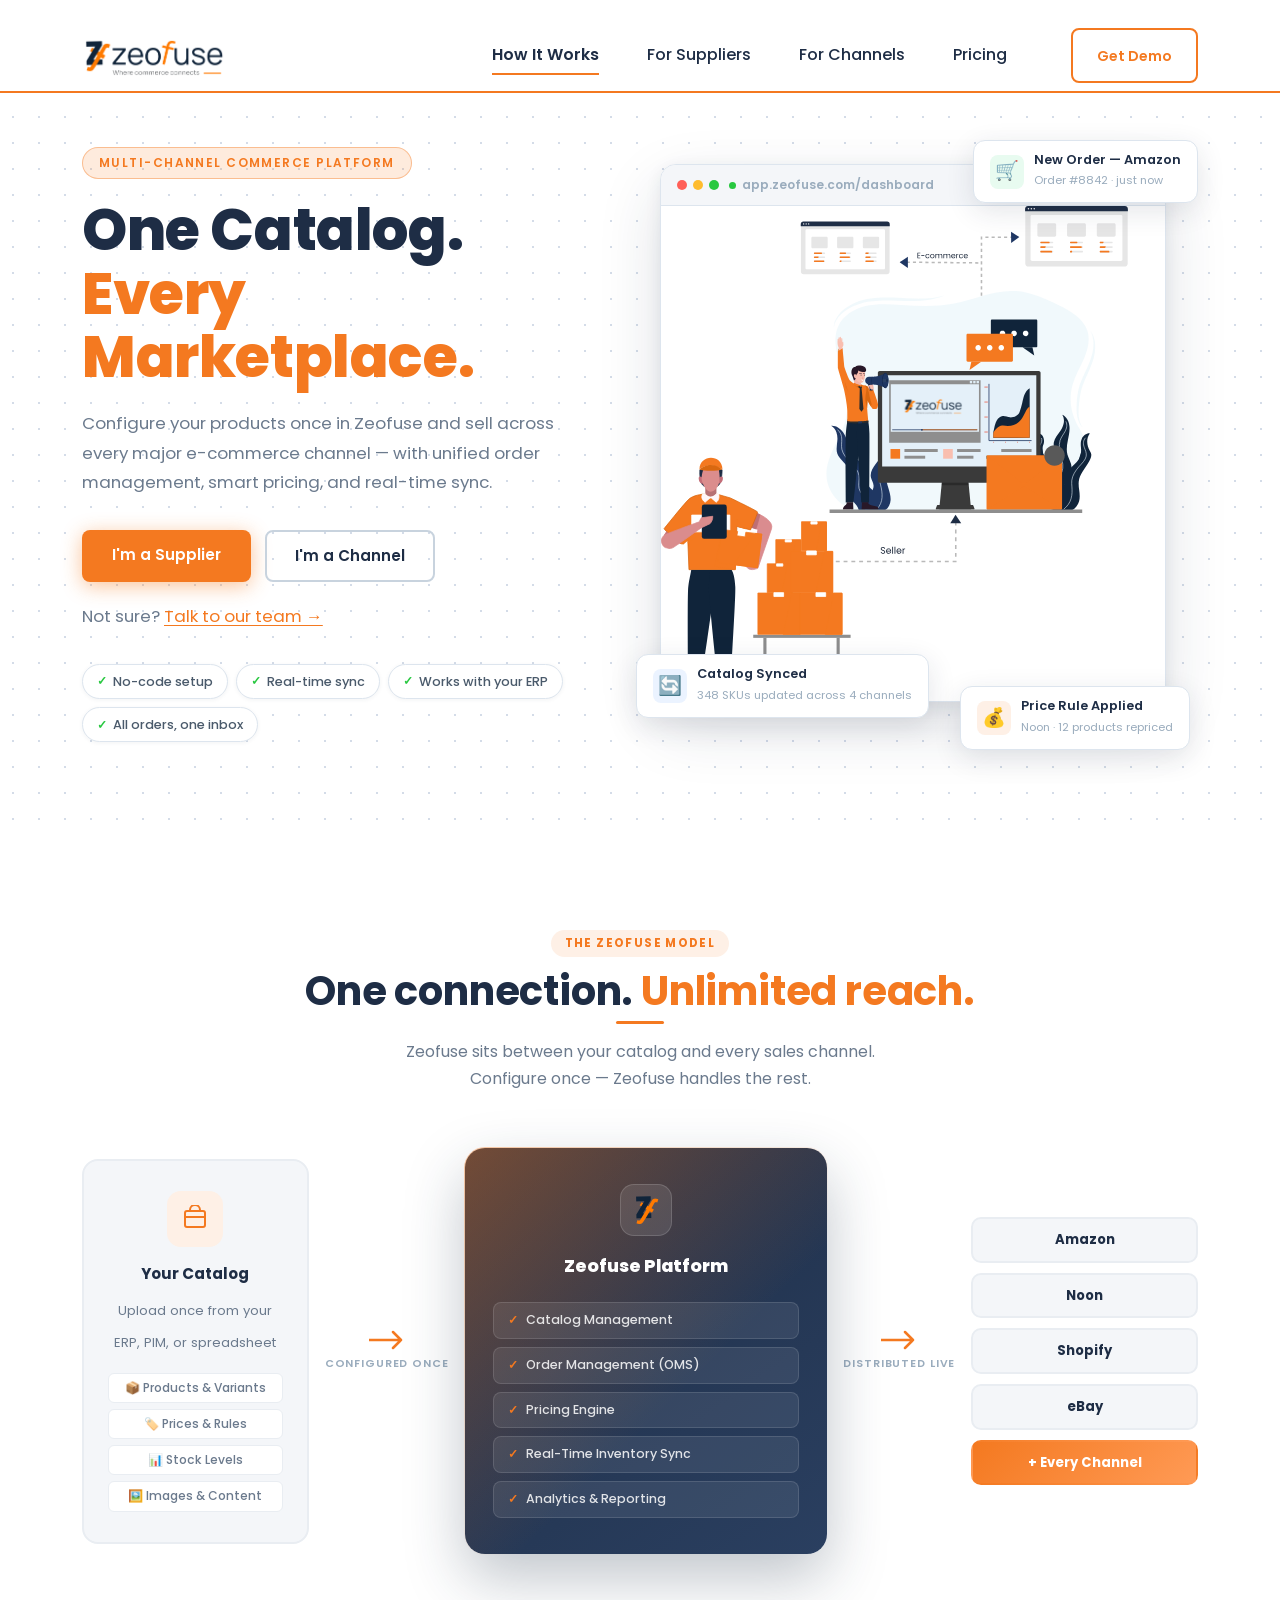
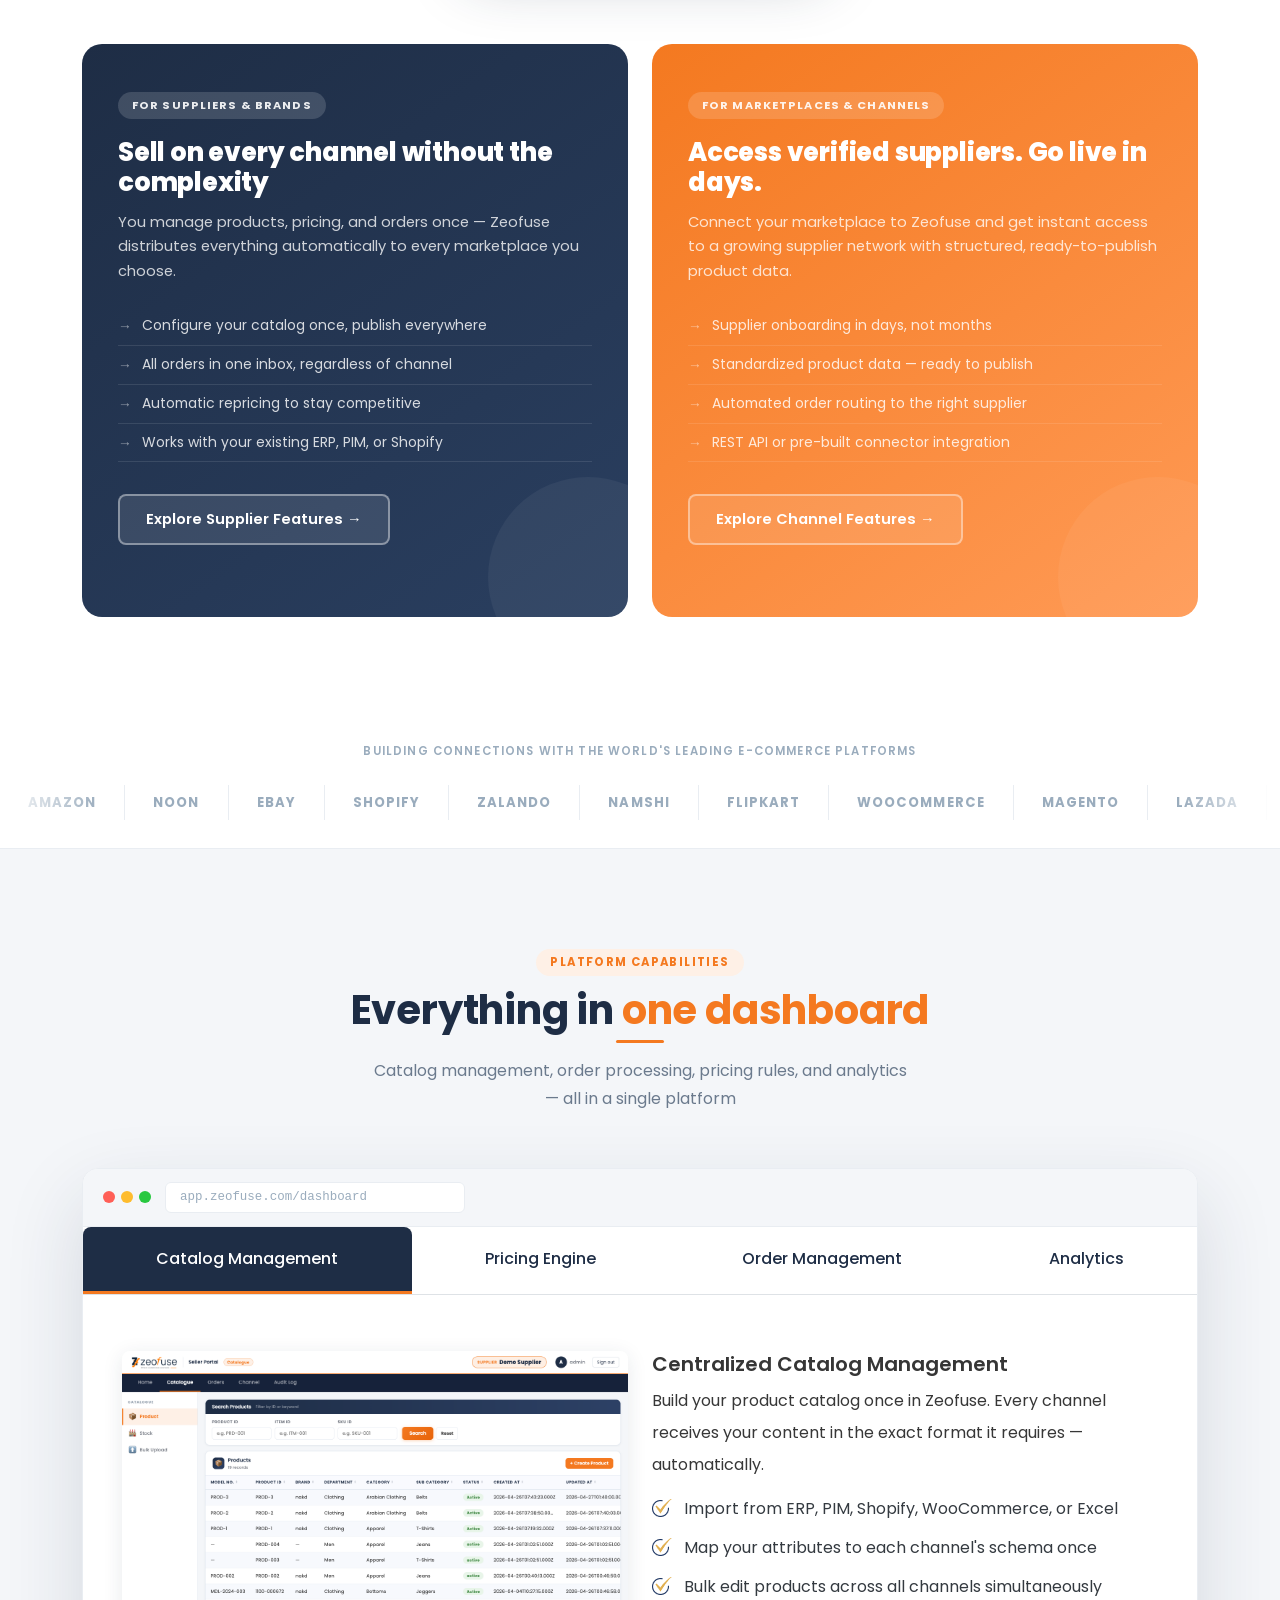
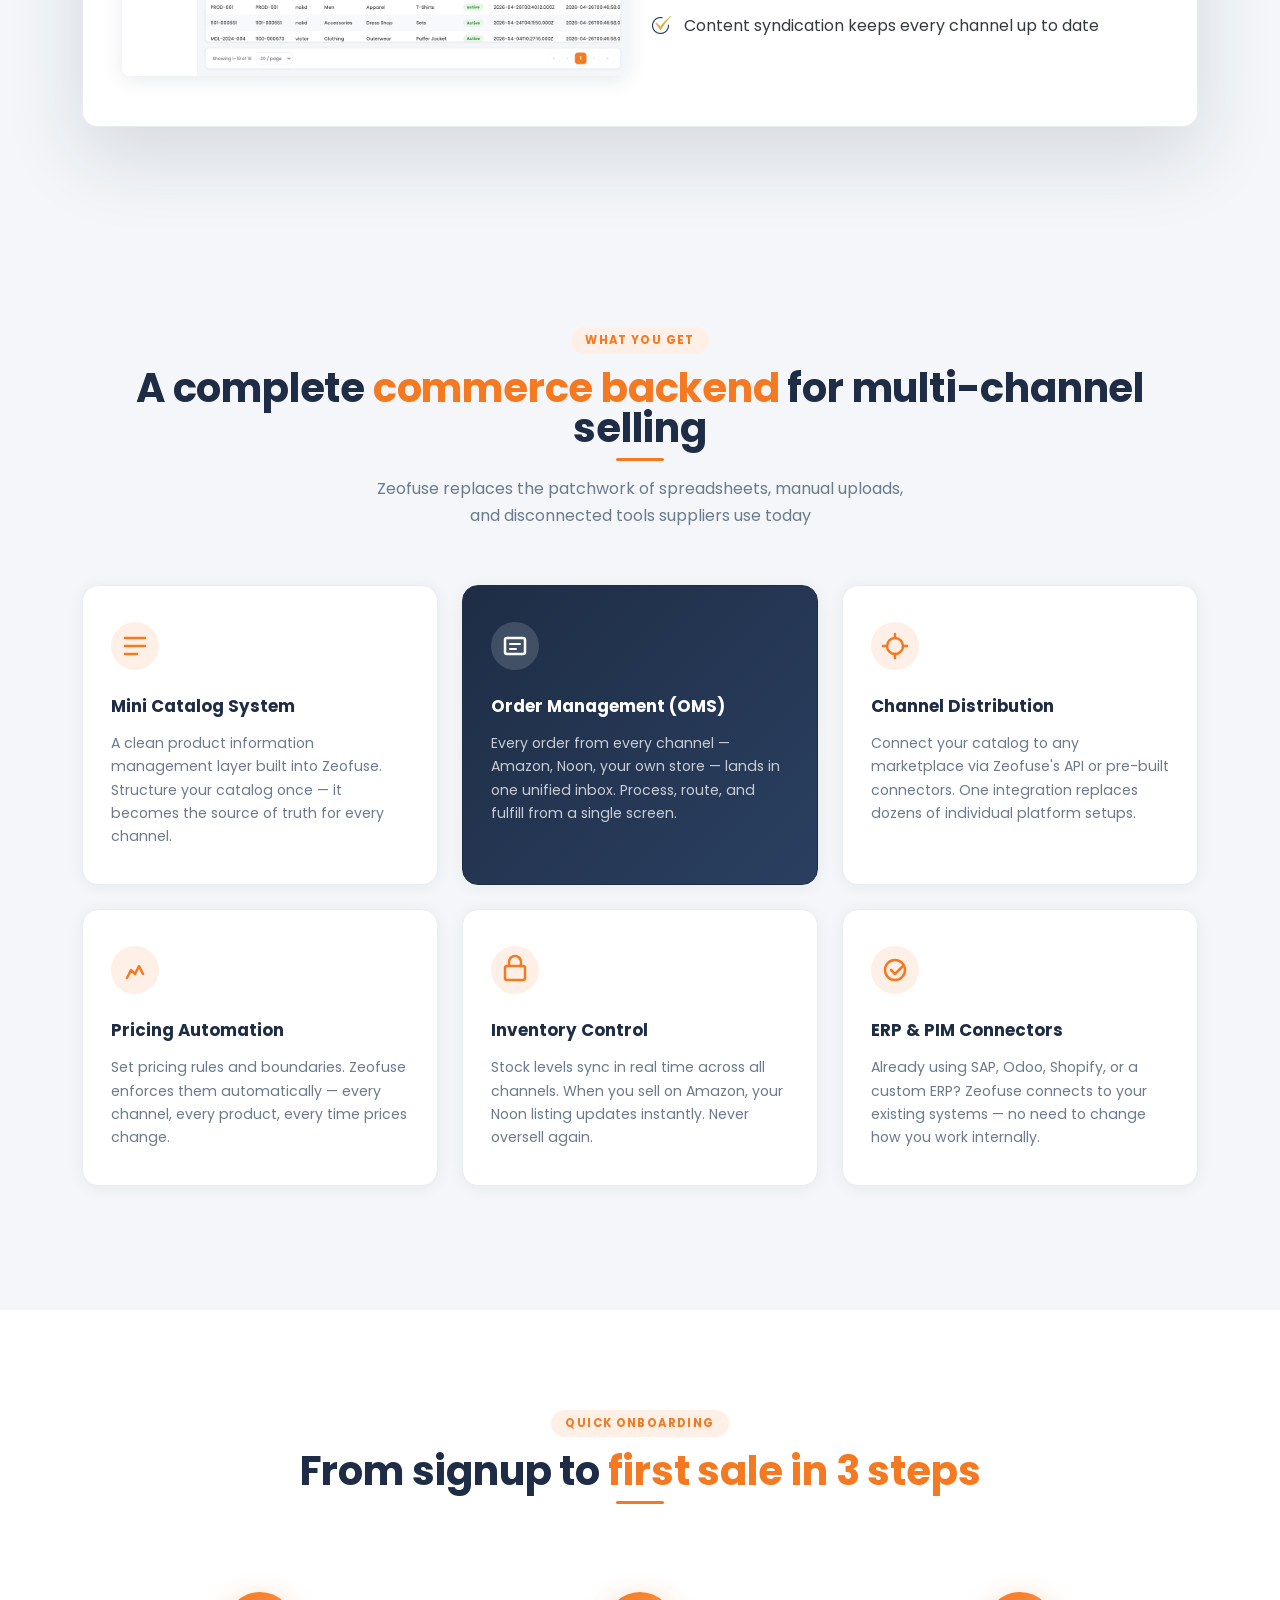
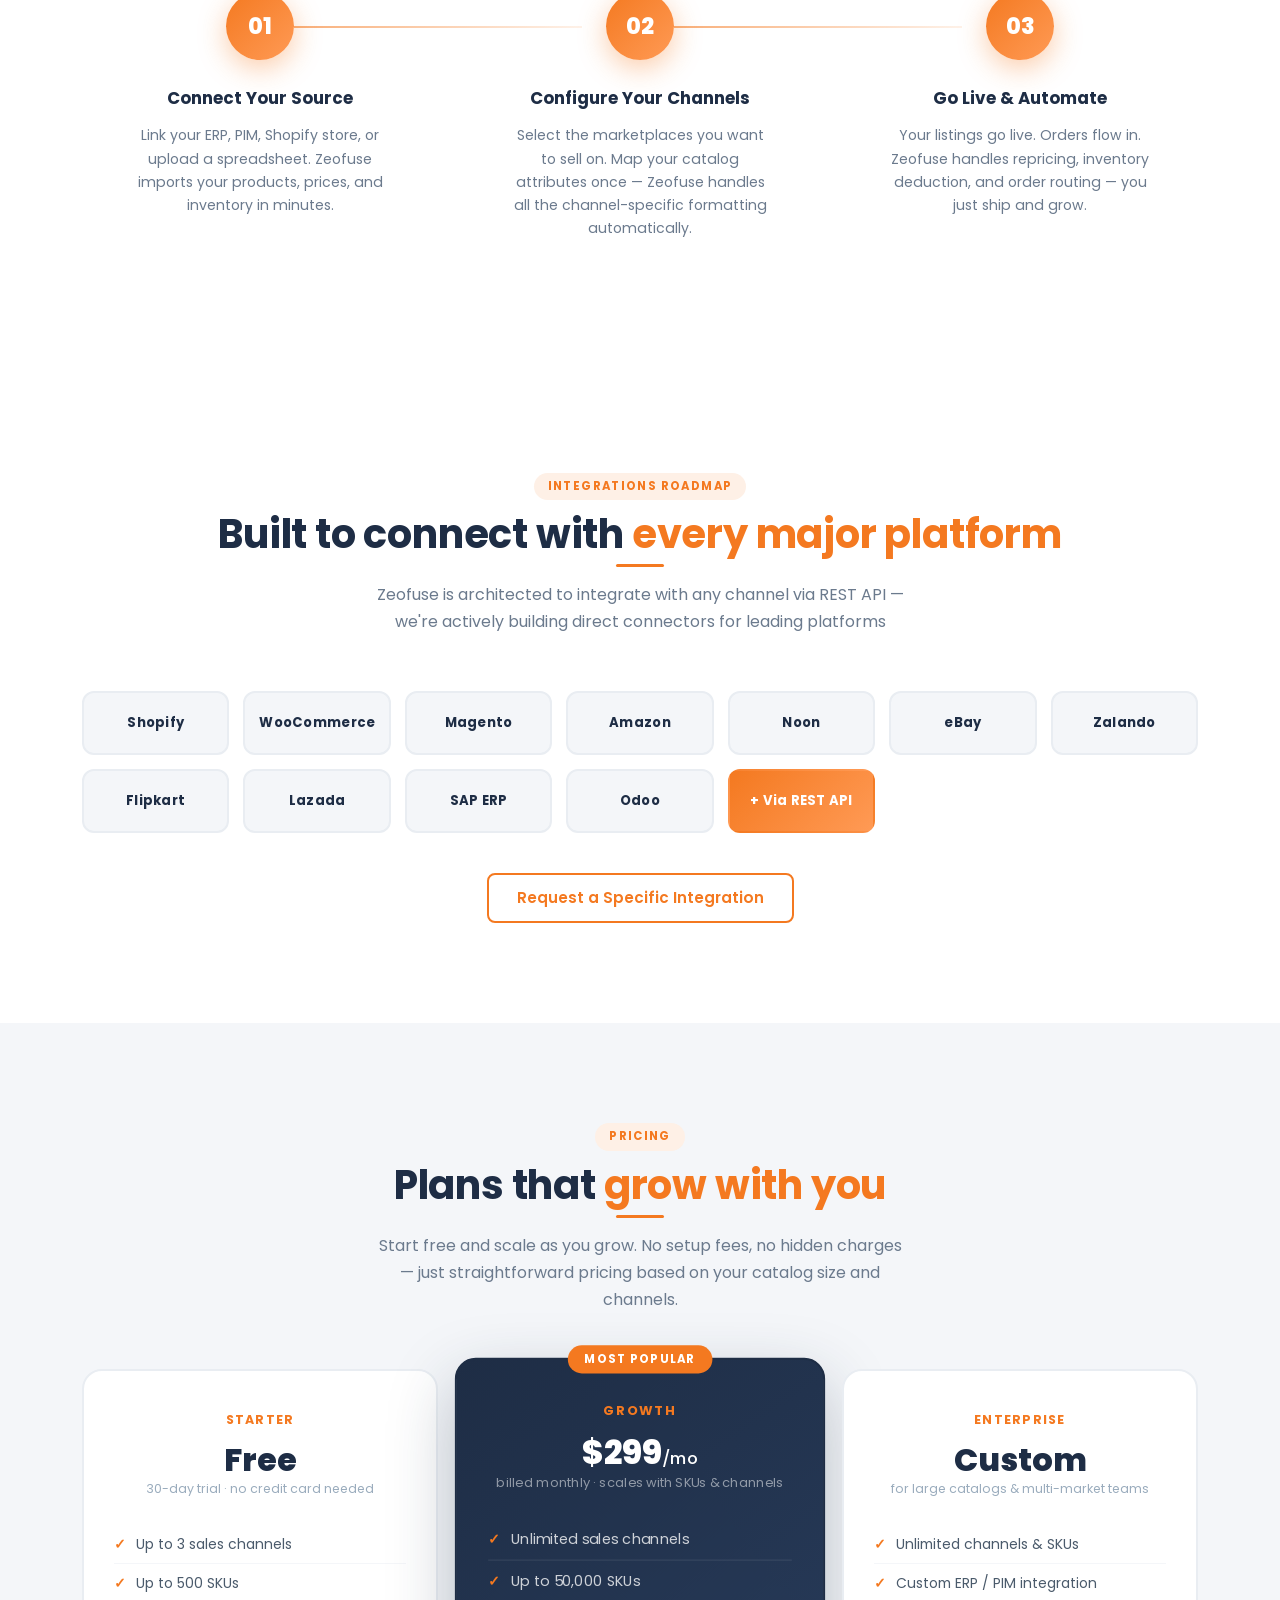
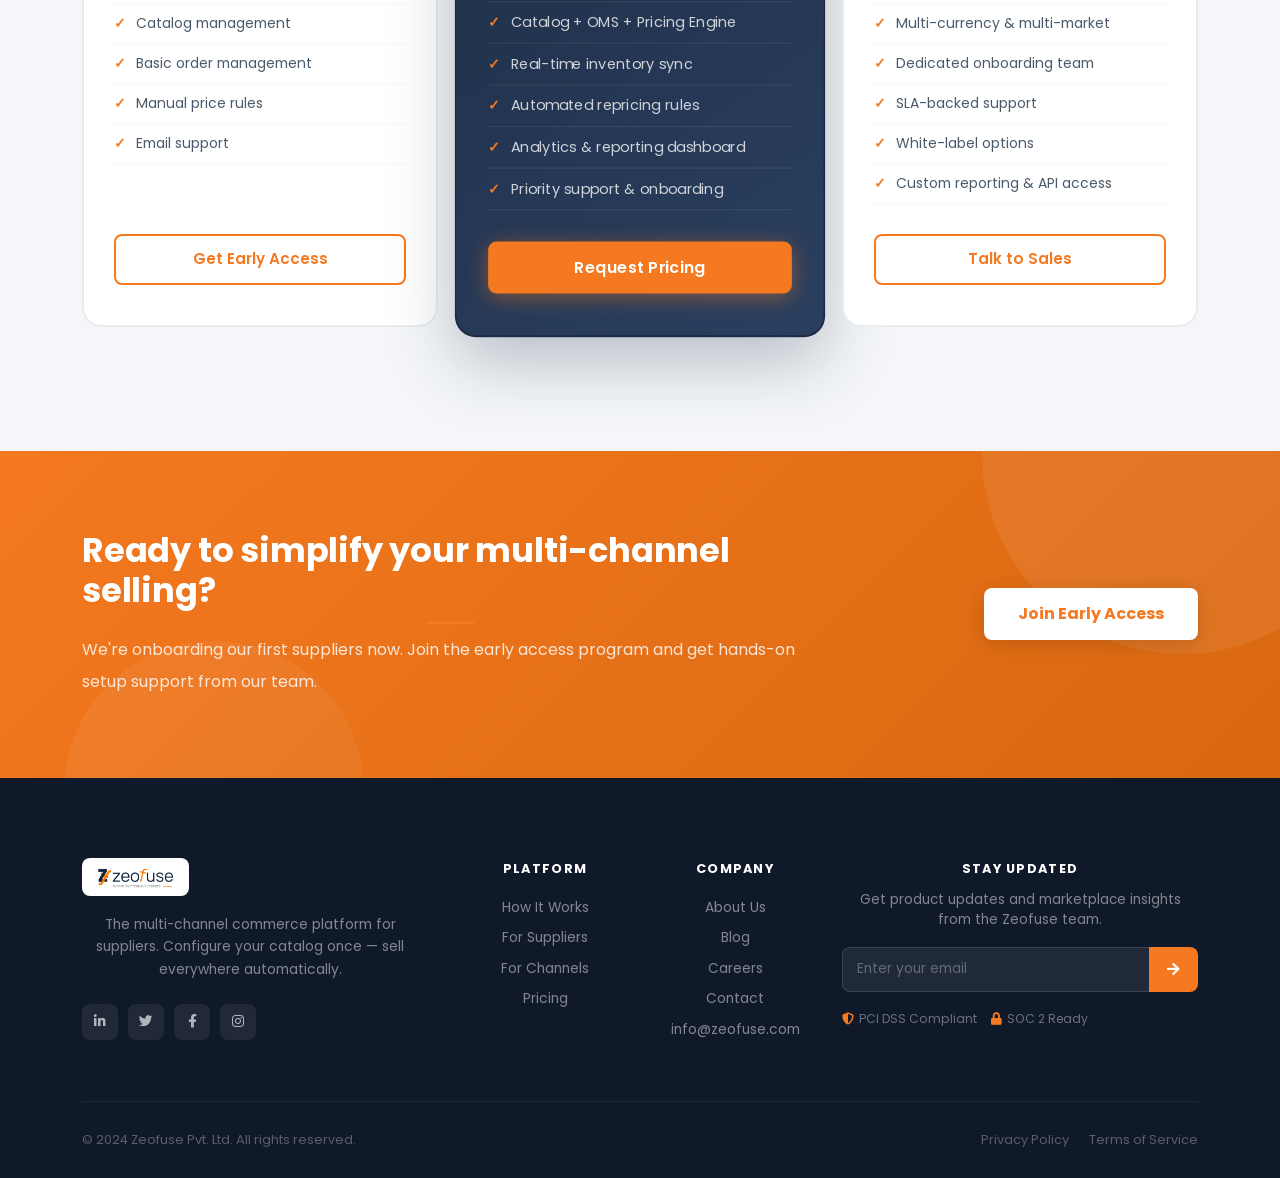
==== commit dfcd74b1: "Update pricing with concrete plans and fix email to info@zeofuse.com - Starter: Free 30-day trial (n" ====
--- a/index.html
+++ b/index.html
@@ -478,55 +478,58 @@
             <div class="fz-section-header reveal">
                 <span class="fz-eyebrow-dark">Pricing</span>
                 <h2>Plans that <span class="fz-highlight">grow with you</span></h2>
-                <p>We're currently in early access. All pricing is customized to your catalog size and channel needs — no surprises.</p>
+                <p>Start free and scale as you grow. No setup fees, no hidden charges — just straightforward pricing based on your catalog size and channels.</p>
             </div>
             <div class="row justify-content-center">
                 <div class="col-md-4 reveal" style="--delay:0ms">
                     <div class="fz-price-card">
                         <div class="fz-price-tier">Starter</div>
-                        <div class="fz-price-amount">Free Trial</div>
-                        <div class="fz-price-note">then custom pricing</div>
+                        <div class="fz-price-amount">Free</div>
+                        <div class="fz-price-note">30-day trial · no credit card needed</div>
                         <ul class="fz-price-features">
-                            <li>Up to 3 channels</li>
-                            <li>500 SKUs</li>
+                            <li>Up to 3 sales channels</li>
+                            <li>Up to 500 SKUs</li>
                             <li>Catalog management</li>
                             <li>Basic order management</li>
+                            <li>Manual price rules</li>
                             <li>Email support</li>
                         </ul>
-                        <a class="fz-btn-outline" href="contact.html">Get Early Access</a>
+                        <a class="fz-btn-outline" href="mailto:info@zeofuse.com?subject=Starter Plan - Early Access">Get Early Access</a>
                     </div>
                 </div>
                 <div class="col-md-4 reveal" style="--delay:150ms">
                     <div class="fz-price-card fz-price-card--featured">
                         <div class="fz-price-popular">Most Popular</div>
                         <div class="fz-price-tier">Growth</div>
-                        <div class="fz-price-amount">Custom</div>
-                        <div class="fz-price-note">based on channels &amp; SKUs</div>
+                        <div class="fz-price-amount">$299<span style="font-size:1rem;font-weight:500">/mo</span></div>
+                        <div class="fz-price-note">billed monthly · scales with SKUs &amp; channels</div>
                         <ul class="fz-price-features">
-                            <li>Unlimited channels</li>
+                            <li>Unlimited sales channels</li>
                             <li>Up to 50,000 SKUs</li>
-                            <li>Catalog + OMS + Pricing</li>
+                            <li>Catalog + OMS + Pricing Engine</li>
                             <li>Real-time inventory sync</li>
-                            <li>Analytics dashboard</li>
-                            <li>Priority support</li>
+                            <li>Automated repricing rules</li>
+                            <li>Analytics &amp; reporting dashboard</li>
+                            <li>Priority support &amp; onboarding</li>
                         </ul>
-                        <a class="fz-btn-primary" href="contact.html">Request Pricing</a>
+                        <a class="fz-btn-primary" href="mailto:info@zeofuse.com?subject=Growth Plan - Pricing Request">Request Pricing</a>
                     </div>
                 </div>
                 <div class="col-md-4 reveal" style="--delay:300ms">
                     <div class="fz-price-card">
                         <div class="fz-price-tier">Enterprise</div>
                         <div class="fz-price-amount">Custom</div>
-                        <div class="fz-price-note">for large catalogs &amp; teams</div>
+                        <div class="fz-price-note">for large catalogs &amp; multi-market teams</div>
                         <ul class="fz-price-features">
                             <li>Unlimited channels &amp; SKUs</li>
-                            <li>Custom ERP/PIM integration</li>
+                            <li>Custom ERP / PIM integration</li>
+                            <li>Multi-currency &amp; multi-market</li>
                             <li>Dedicated onboarding team</li>
                             <li>SLA-backed support</li>
                             <li>White-label options</li>
-                            <li>Custom reporting</li>
+                            <li>Custom reporting &amp; API access</li>
                         </ul>
-                        <a class="fz-btn-outline" href="contact.html">Talk to Sales</a>
+                        <a class="fz-btn-outline" href="mailto:info@zeofuse.com?subject=Enterprise Plan - Sales Inquiry">Talk to Sales</a>
                     </div>
                 </div>
             </div>
@@ -578,6 +581,7 @@
                         <li><a href="#">Blog</a></li>
                         <li><a href="#">Careers</a></li>
                         <li><a href="contact.html">Contact</a></li>
+                        <li><a href="mailto:info@zeofuse.com">info@zeofuse.com</a></li>
                     </ul>
                 </div>
                 <div class="col-lg-4 col-md-4 fz-footer-newsletter">
--- a/css/fancy.css
+++ b/css/fancy.css
@@ -666,7 +666,7 @@
 /* ===== FOOTER ===== */
 .fz-footer { background: #10192A; color: rgba(255,255,255,0.75); padding: 80px 0 0; }
 .fz-footer-brand { padding-right: 32px; margin-bottom: 40px; }
-.fz-footer-logo { height: 38px; width: auto; margin-bottom: 18px; filter: brightness(10); opacity: 0.85; }
+.fz-footer-logo { height: 38px; width: auto; margin-bottom: 18px; background: #fff; padding: 7px 14px; border-radius: 8px; display: block; filter: none; opacity: 1; }
 .fz-footer-brand p { font-size: 0.86rem; color: rgba(255,255,255,0.48); line-height: 1.65; margin-bottom: 22px; }
 .fz-footer-socials { display: flex; gap: 10px; }
 .fz-footer-socials a {
@@ -758,19 +758,80 @@
 
 /* ===== RESPONSIVE ===== */
 @media (max-width: 991px) {
-    .fz-hero { padding: 100px 0 90px; min-height: auto; }
+    .fz-hero { padding: 100px 0 60px; min-height: auto; }
     .fz-step-connector { display: none; }
     .fz-price-card--featured { transform: scale(1); box-shadow: 0 10px 30px rgba(30,45,69,0.15); }
     .fz-price-card--featured:hover { transform: translateY(-6px); }
     .fz-cta-strip .text-lg-end { text-align: left !important; margin-top: 24px; }
     .fz-footer-brand { padding-right: 0; }
-}
+
+    /* Flow diagram — stack vertically on tablet */
+    .fz-flow-diagram {
+        grid-template-columns: 1fr;
+        justify-items: center;
+        gap: 8px;
+    }
+    .fz-flow-arrow { transform: rotate(90deg); padding: 4px 0; }
+    .fz-flow-supplier, .fz-flow-hub, .fz-flow-channels { width: 100%; max-width: 480px; }
+
+    /* Browser tab nav — scrollable on tablet */
+    #nav { overflow-x: auto; white-space: nowrap; }
+}
+
 @media (max-width: 767px) {
-    .fz-trust-badges { gap: 10px; }
-    .fz-badge { padding: 10px 12px; }
-    .fz-integration-grid { grid-template-columns: repeat(3, 1fr); }
-    .fz-footer-bottom { flex-direction: column; text-align: center; }
+    /* Hero */
+    .fz-hero { padding: 90px 0 40px; }
     .fz-hero-text h1 { font-size: 2rem; }
+    .fz-hero-ctas { flex-direction: column; gap: 12px; }
+    .fz-btn-primary, .fz-btn-ghost { width: 100%; text-align: center; padding: 14px 20px; }
+    .fz-feature-pills { gap: 6px; }
+
+    /* Platform flow diagram */
+    .fz-platform-sec { padding: 60px 0; }
+    .fz-flow-diagram {
+        grid-template-columns: 1fr;
+        justify-items: center;
+        gap: 8px;
+        margin-top: 32px;
+    }
+    .fz-flow-arrow { transform: rotate(90deg); padding: 4px 0; }
+    .fz-flow-supplier, .fz-flow-hub, .fz-flow-channels { width: 100%; max-width: 100%; }
+    .fz-flow-channels { flex-direction: row !important; flex-wrap: wrap; justify-content: center; gap: 8px; }
+    .fz-flow-channel-badge { flex: 0 0 calc(50% - 4px); max-width: calc(50% - 4px); }
+    .fz-flow-channel-badge.fz-flow-more { flex: 0 0 100%; max-width: 100%; }
+
+    /* Sections padding */
+    .fz-features-sec, .fz-value-sec, .fz-process-sec,
+    .fz-integration-sec, .fz-pricing-sec { padding: 60px 0; }
+    .fz-audience-sec { padding: 60px 0; }
+
+    /* Browser mockup tabs — scrollable, compact */
+    #nav { overflow-x: auto; white-space: nowrap; -webkit-overflow-scrolling: touch; }
+    .fz-browser-mockup { border-radius: 12px; }
+    .elite-tab #nav .trigger { padding: 12px 14px; font-size: 0.8rem; }
+
+    /* Integration grid */
+    .fz-integration-grid { grid-template-columns: repeat(2, 1fr); }
+
+    /* Pricing */
+    .fz-price-card { margin-bottom: 20px; }
+
+    /* Footer */
+    .fz-footer { padding: 60px 0 0; }
+    .fz-footer-bottom { flex-direction: column; text-align: center; gap: 8px; }
+    .fz-footer-links { margin-bottom: 24px; }
+
+    /* Section headers */
+    .fz-section-header h2 { font-size: clamp(1.4rem, 6vw, 2rem); }
+
+    /* CTA strip */
+    .fz-cta-strip { padding: 60px 0; }
+    .fz-cta-strip h2 { font-size: 1.5rem; }
+    .fz-btn-white { width: 100%; text-align: center; margin-top: 16px; }
+
+    /* Inner hero pages */
+    .fz-inner-hero { padding: 120px 0 70px; }
+    .fz-inner-hero h1 { font-size: clamp(1.6rem, 7vw, 2.4rem); }
 }
 
 /* ============================================
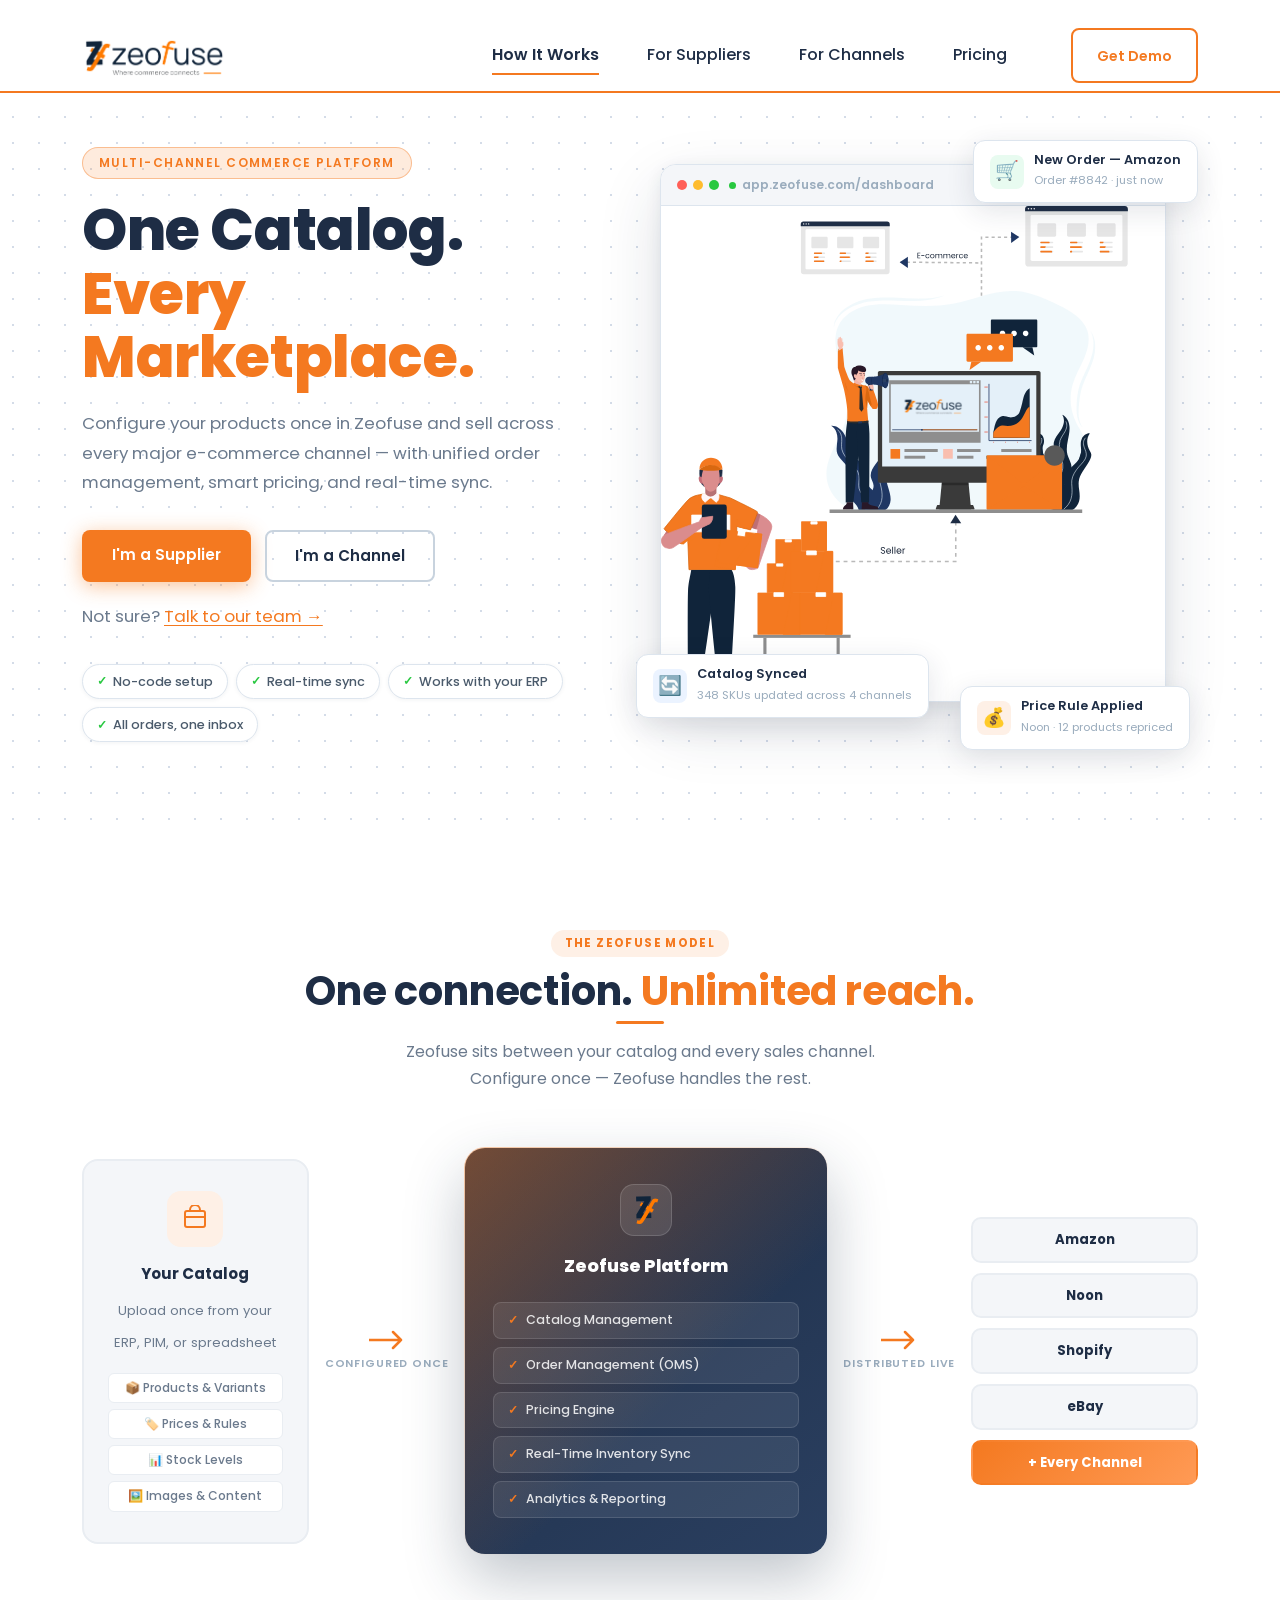
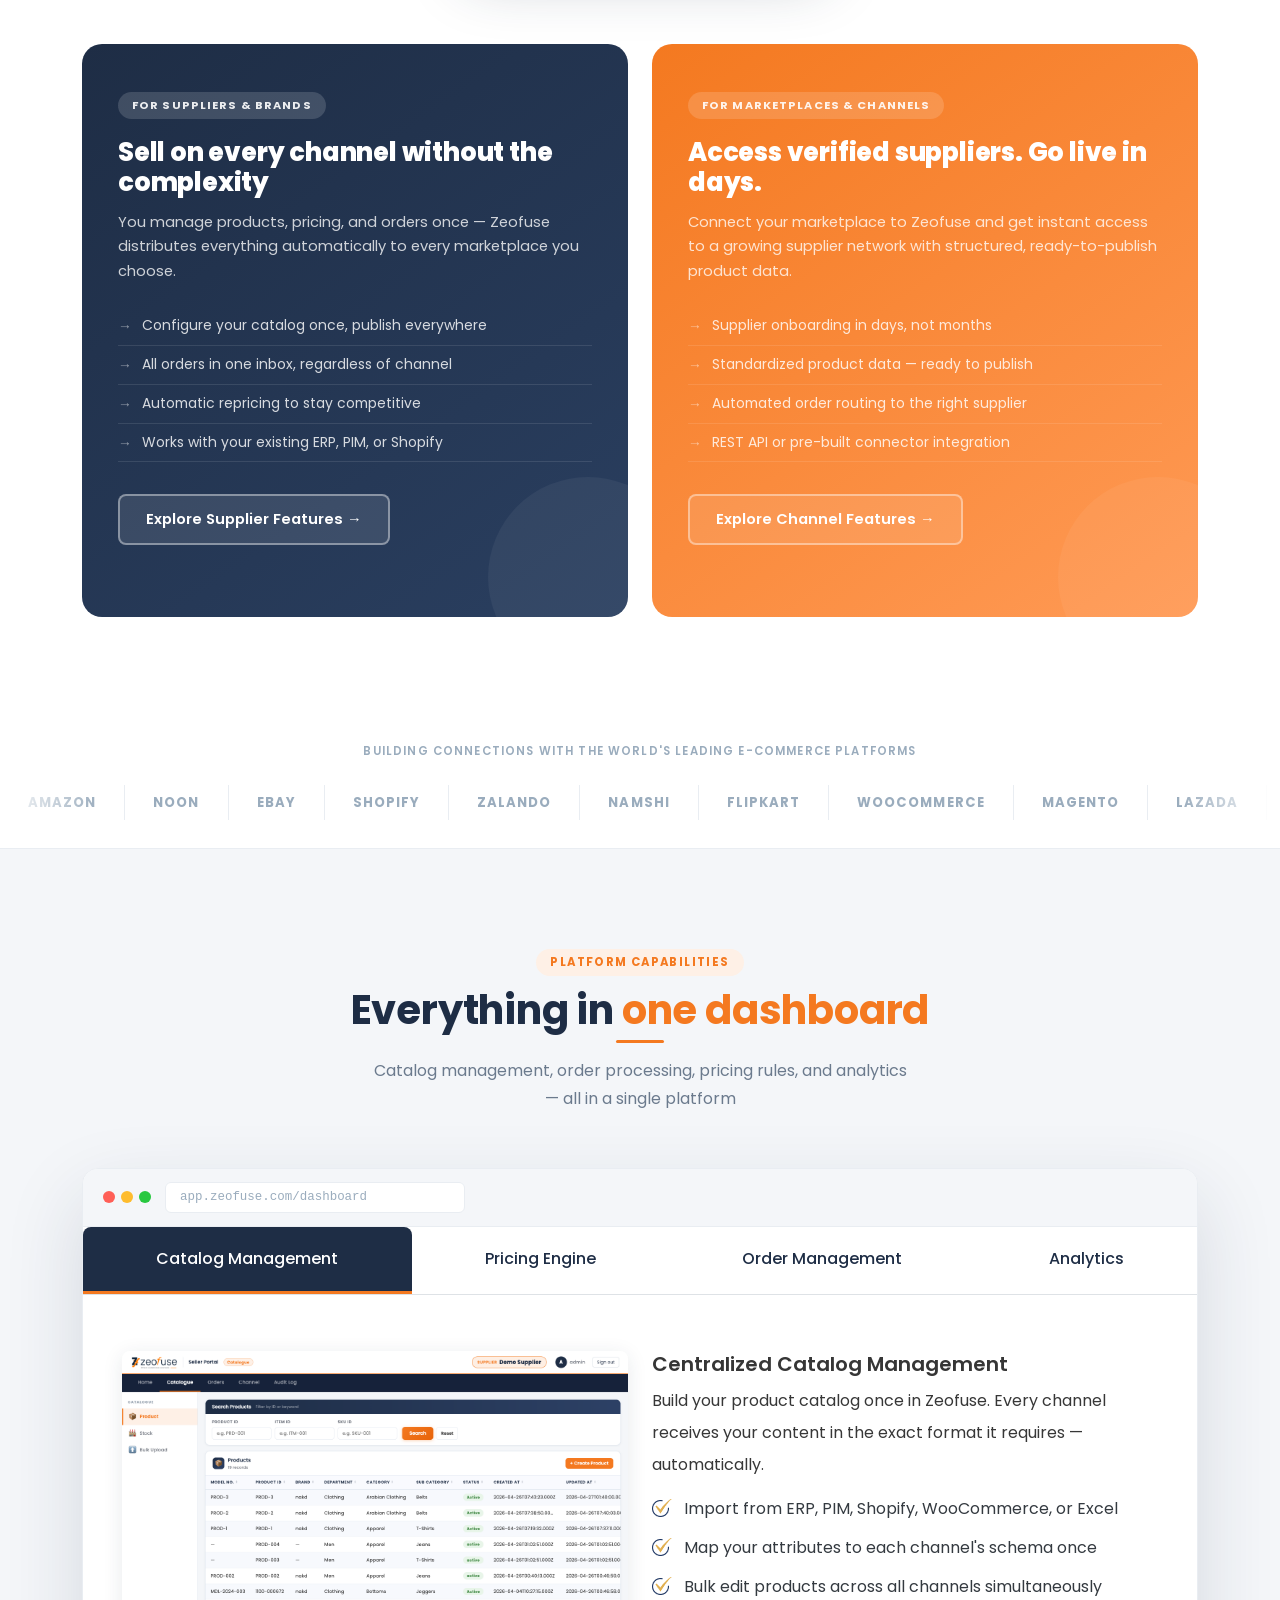
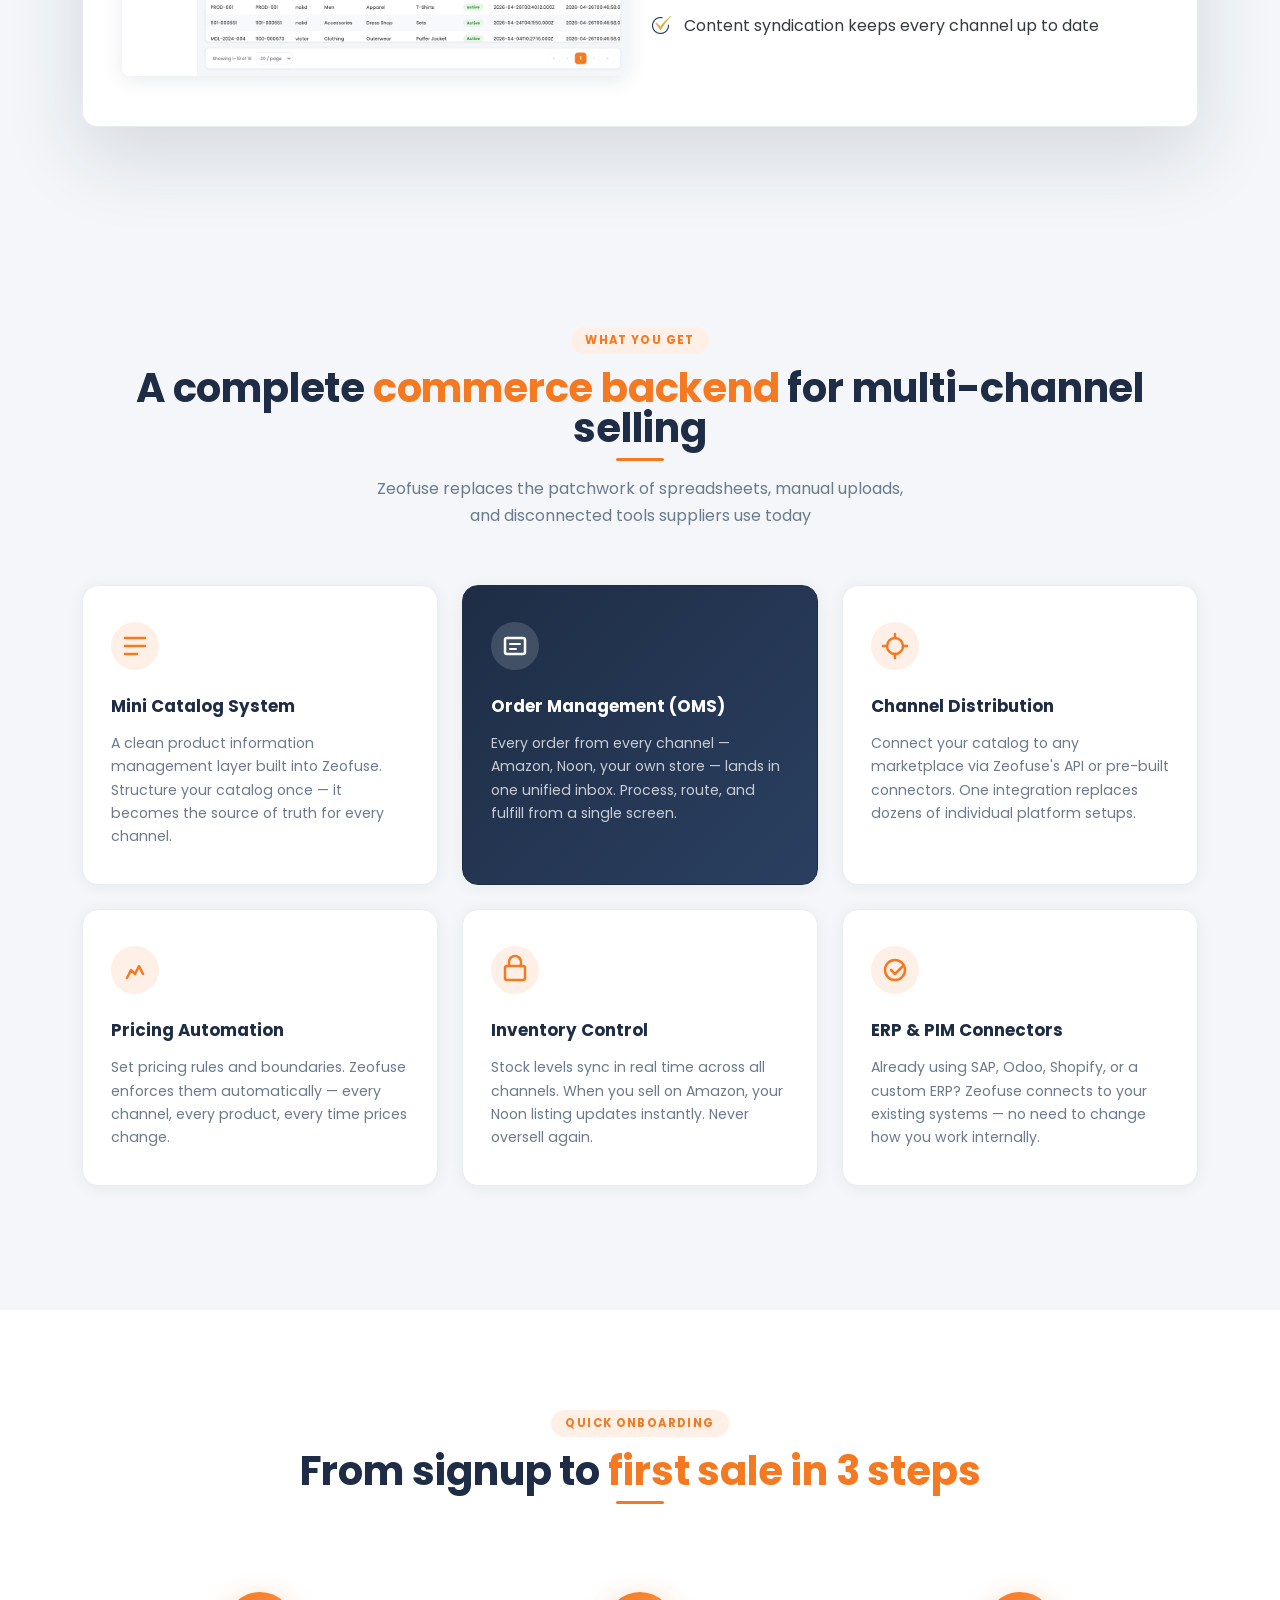
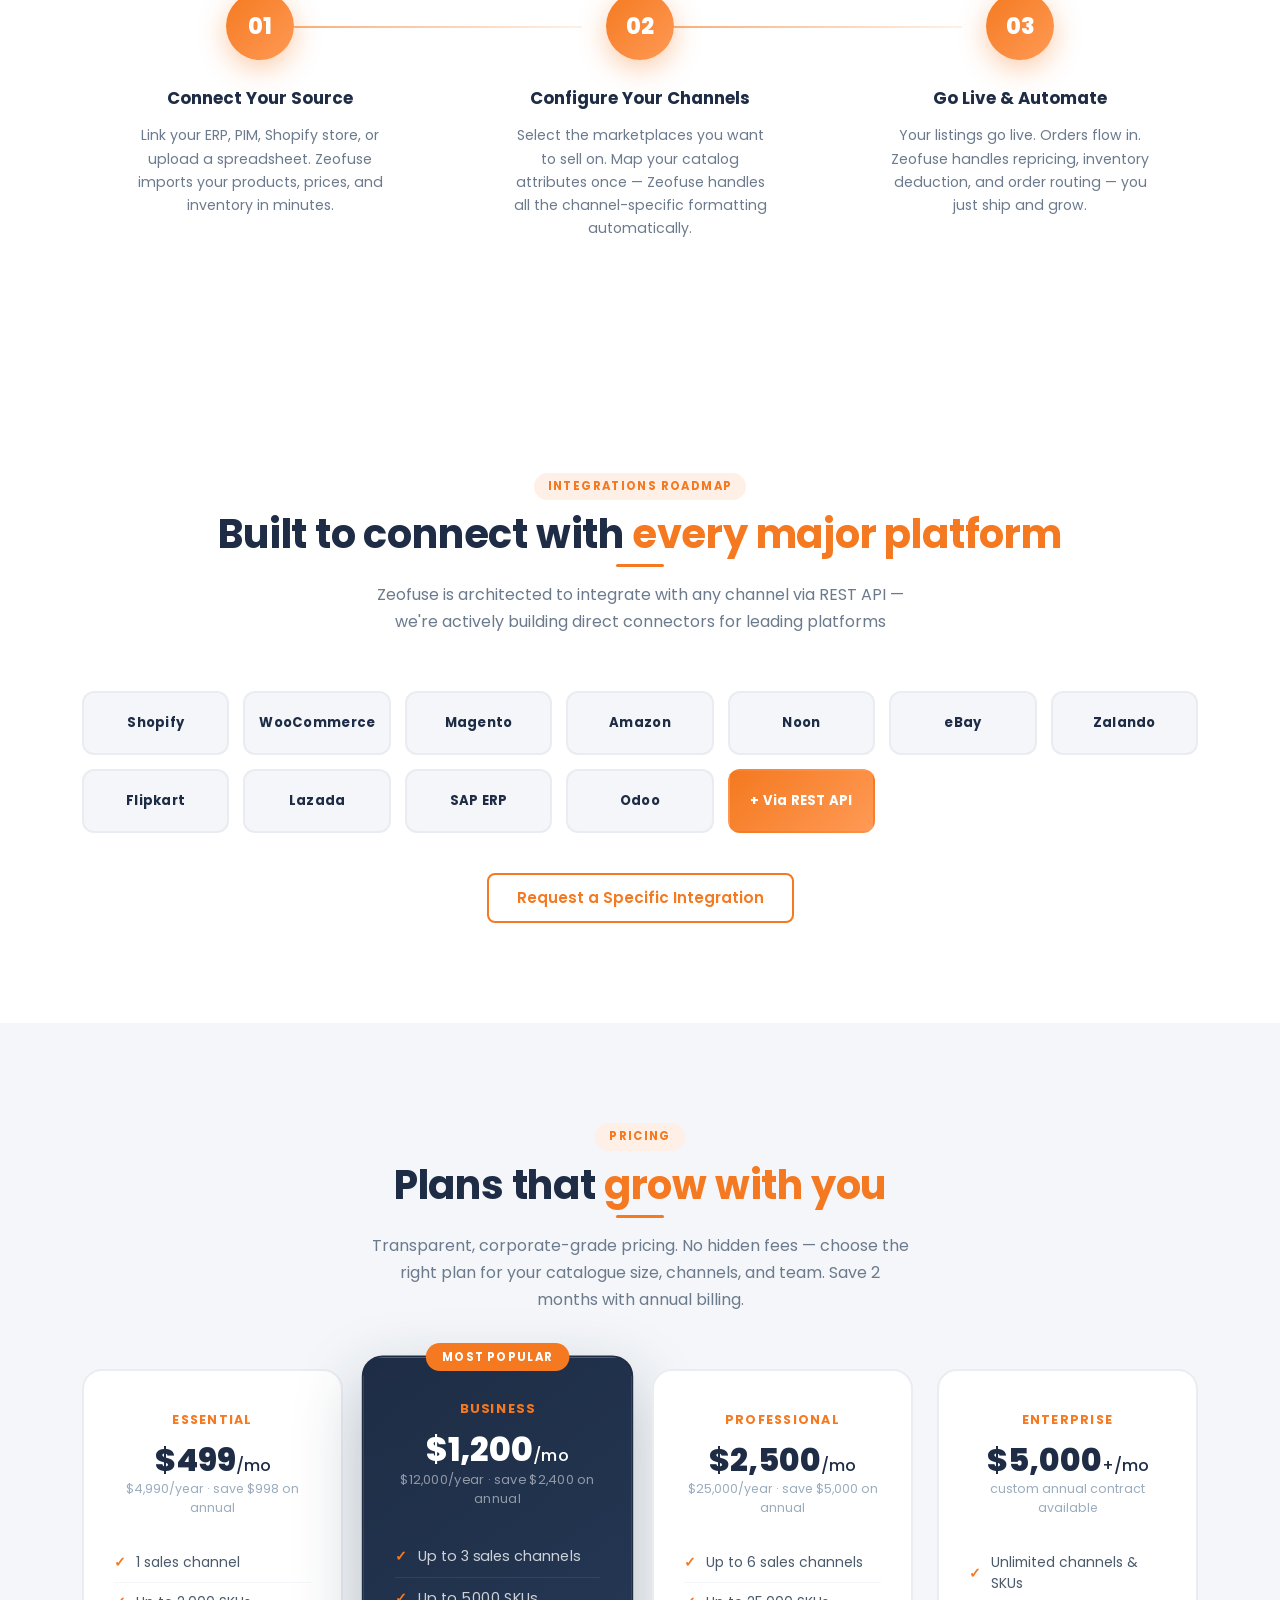
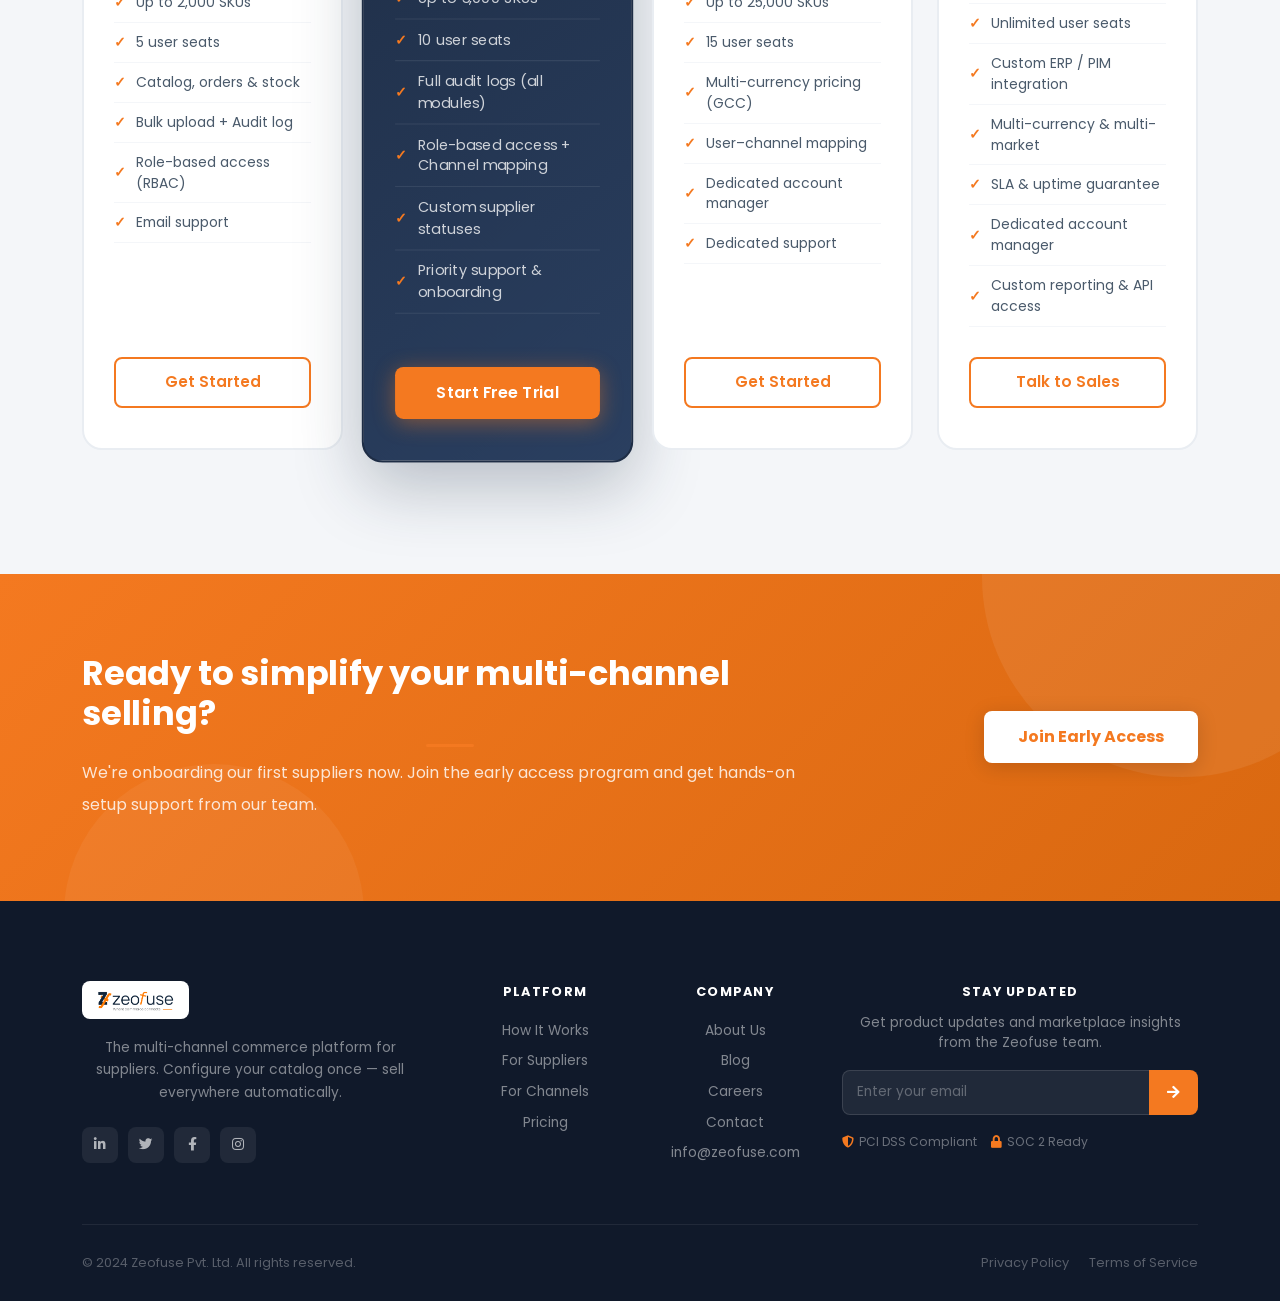
==== commit b8ce529f: "Update pricing to 4-tier corporate structure with annual billing savings - Essential $499/mo: 1 chan" ====
--- a/index.html
+++ b/index.html
@@ -478,55 +478,73 @@
             <div class="fz-section-header reveal">
                 <span class="fz-eyebrow-dark">Pricing</span>
                 <h2>Plans that <span class="fz-highlight">grow with you</span></h2>
-                <p>Start free and scale as you grow. No setup fees, no hidden charges — just straightforward pricing based on your catalog size and channels.</p>
+                <p>Transparent, corporate-grade pricing. No hidden fees — choose the right plan for your catalogue size, channels, and team. Save 2 months with annual billing.</p>
             </div>
             <div class="row justify-content-center">
-                <div class="col-md-4 reveal" style="--delay:0ms">
+                <div class="col-md-6 col-lg-3 reveal" style="--delay:0ms">
                     <div class="fz-price-card">
-                        <div class="fz-price-tier">Starter</div>
-                        <div class="fz-price-amount">Free</div>
-                        <div class="fz-price-note">30-day trial · no credit card needed</div>
+                        <div class="fz-price-tier">Essential</div>
+                        <div class="fz-price-amount">$499<span style="font-size:1rem;font-weight:500">/mo</span></div>
+                        <div class="fz-price-note">$4,990/year · save $998 on annual</div>
+                        <ul class="fz-price-features">
+                            <li>1 sales channel</li>
+                            <li>Up to 2,000 SKUs</li>
+                            <li>5 user seats</li>
+                            <li>Catalog, orders &amp; stock</li>
+                            <li>Bulk upload + Audit log</li>
+                            <li>Role-based access (RBAC)</li>
+                            <li>Email support</li>
+                        </ul>
+                        <a class="fz-btn-outline" href="mailto:info@zeofuse.com?subject=Essential Plan - Pricing Request">Get Started</a>
+                    </div>
+                </div>
+                <div class="col-md-6 col-lg-3 reveal" style="--delay:150ms">
+                    <div class="fz-price-card fz-price-card--featured">
+                        <div class="fz-price-popular">Most Popular</div>
+                        <div class="fz-price-tier">Business</div>
+                        <div class="fz-price-amount">$1,200<span style="font-size:1rem;font-weight:500">/mo</span></div>
+                        <div class="fz-price-note">$12,000/year · save $2,400 on annual</div>
                         <ul class="fz-price-features">
                             <li>Up to 3 sales channels</li>
-                            <li>Up to 500 SKUs</li>
-                            <li>Catalog management</li>
-                            <li>Basic order management</li>
-                            <li>Manual price rules</li>
-                            <li>Email support</li>
-                        </ul>
-                        <a class="fz-btn-outline" href="mailto:info@zeofuse.com?subject=Starter Plan - Early Access">Get Early Access</a>
-                    </div>
-                </div>
-                <div class="col-md-4 reveal" style="--delay:150ms">
-                    <div class="fz-price-card fz-price-card--featured">
-                        <div class="fz-price-popular">Most Popular</div>
-                        <div class="fz-price-tier">Growth</div>
-                        <div class="fz-price-amount">$299<span style="font-size:1rem;font-weight:500">/mo</span></div>
-                        <div class="fz-price-note">billed monthly · scales with SKUs &amp; channels</div>
-                        <ul class="fz-price-features">
-                            <li>Unlimited sales channels</li>
-                            <li>Up to 50,000 SKUs</li>
-                            <li>Catalog + OMS + Pricing Engine</li>
-                            <li>Real-time inventory sync</li>
-                            <li>Automated repricing rules</li>
-                            <li>Analytics &amp; reporting dashboard</li>
+                            <li>Up to 5,000 SKUs</li>
+                            <li>10 user seats</li>
+                            <li>Full audit logs (all modules)</li>
+                            <li>Role-based access + Channel mapping</li>
+                            <li>Custom supplier statuses</li>
                             <li>Priority support &amp; onboarding</li>
                         </ul>
-                        <a class="fz-btn-primary" href="mailto:info@zeofuse.com?subject=Growth Plan - Pricing Request">Request Pricing</a>
-                    </div>
-                </div>
-                <div class="col-md-4 reveal" style="--delay:300ms">
+                        <a class="fz-btn-primary" href="mailto:info@zeofuse.com?subject=Business Plan - Pricing Request">Start Free Trial</a>
+                    </div>
+                </div>
+                <div class="col-md-6 col-lg-3 reveal" style="--delay:300ms">
+                    <div class="fz-price-card">
+                        <div class="fz-price-tier">Professional</div>
+                        <div class="fz-price-amount">$2,500<span style="font-size:1rem;font-weight:500">/mo</span></div>
+                        <div class="fz-price-note">$25,000/year · save $5,000 on annual</div>
+                        <ul class="fz-price-features">
+                            <li>Up to 6 sales channels</li>
+                            <li>Up to 25,000 SKUs</li>
+                            <li>15 user seats</li>
+                            <li>Multi-currency pricing (GCC)</li>
+                            <li>User–channel mapping</li>
+                            <li>Dedicated account manager</li>
+                            <li>Dedicated support</li>
+                        </ul>
+                        <a class="fz-btn-outline" href="mailto:info@zeofuse.com?subject=Professional Plan - Pricing Request">Get Started</a>
+                    </div>
+                </div>
+                <div class="col-md-6 col-lg-3 reveal" style="--delay:450ms">
                     <div class="fz-price-card">
                         <div class="fz-price-tier">Enterprise</div>
-                        <div class="fz-price-amount">Custom</div>
-                        <div class="fz-price-note">for large catalogs &amp; multi-market teams</div>
+                        <div class="fz-price-amount">$5,000<span style="font-size:1rem;font-weight:500">+/mo</span></div>
+                        <div class="fz-price-note">custom annual contract available</div>
                         <ul class="fz-price-features">
                             <li>Unlimited channels &amp; SKUs</li>
+                            <li>Unlimited user seats</li>
                             <li>Custom ERP / PIM integration</li>
                             <li>Multi-currency &amp; multi-market</li>
-                            <li>Dedicated onboarding team</li>
-                            <li>SLA-backed support</li>
-                            <li>White-label options</li>
+                            <li>SLA &amp; uptime guarantee</li>
+                            <li>Dedicated account manager</li>
                             <li>Custom reporting &amp; API access</li>
                         </ul>
                         <a class="fz-btn-outline" href="mailto:info@zeofuse.com?subject=Enterprise Plan - Sales Inquiry">Talk to Sales</a>
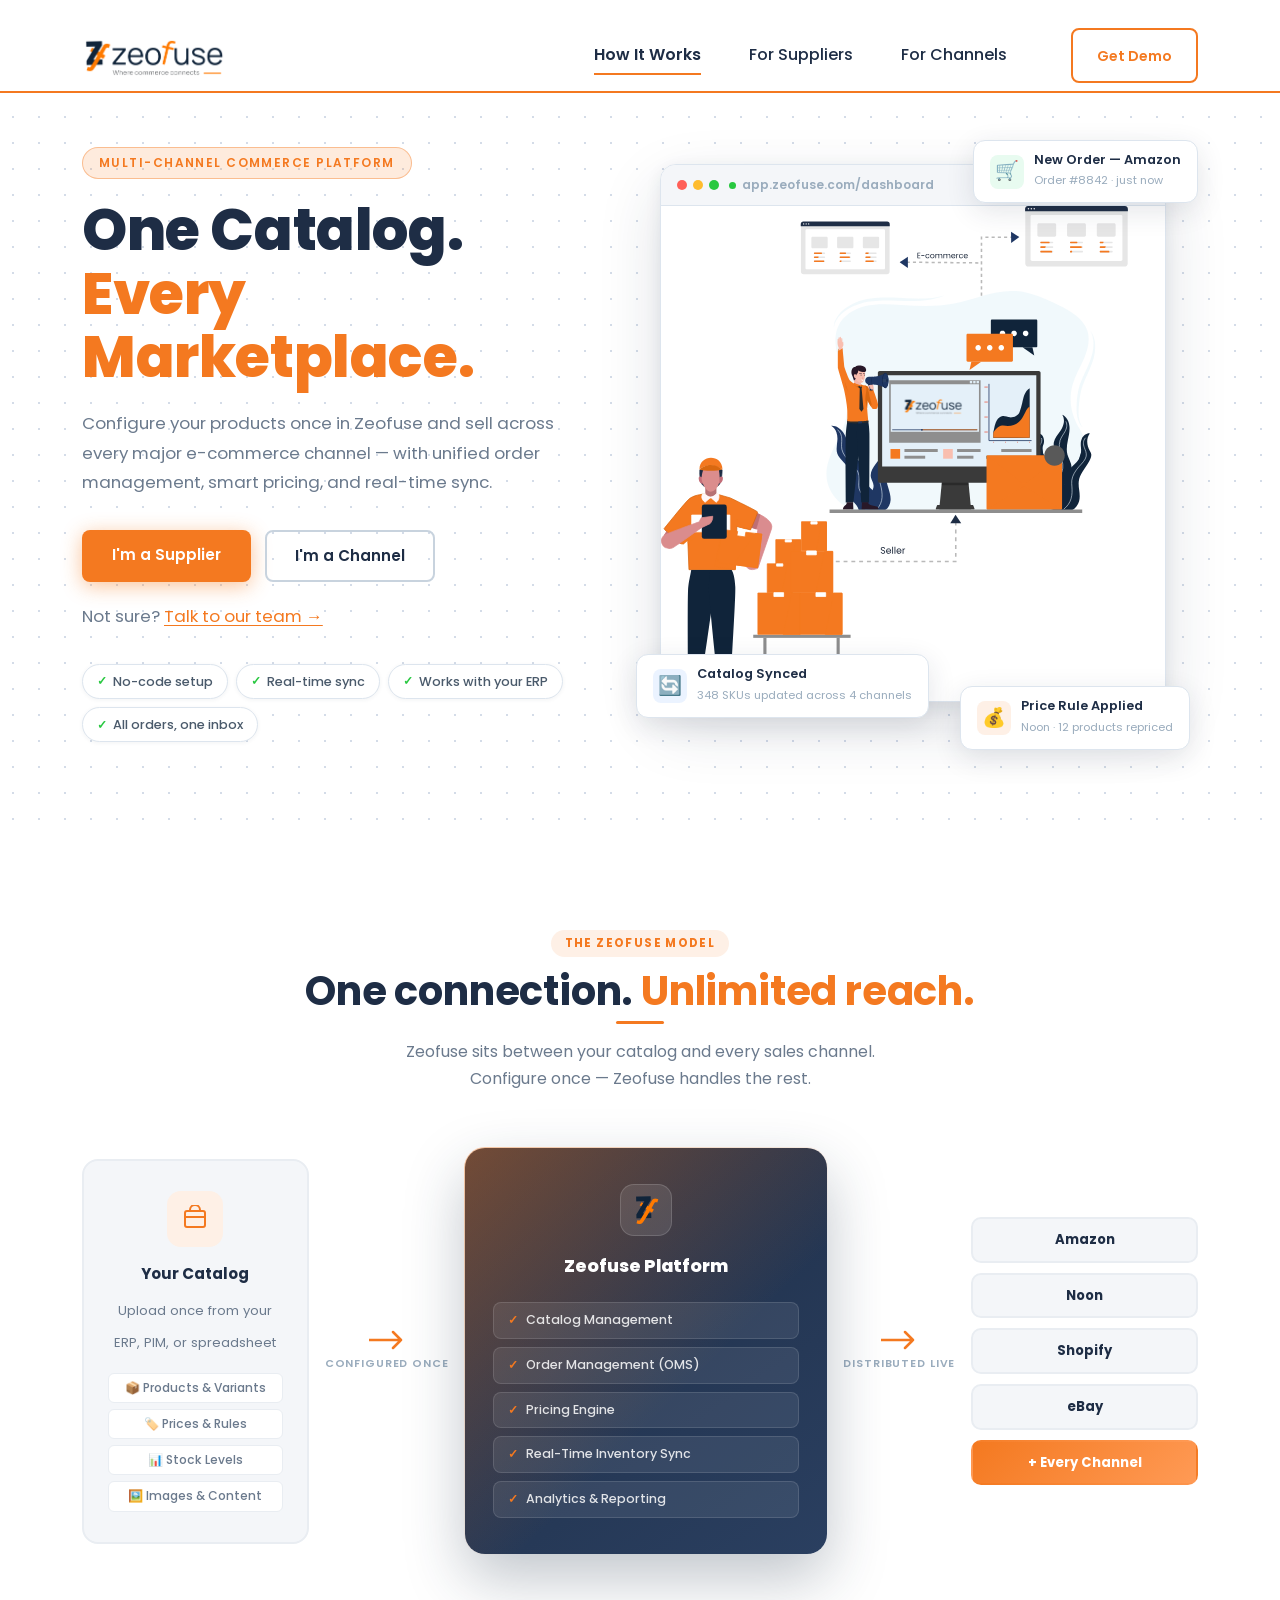
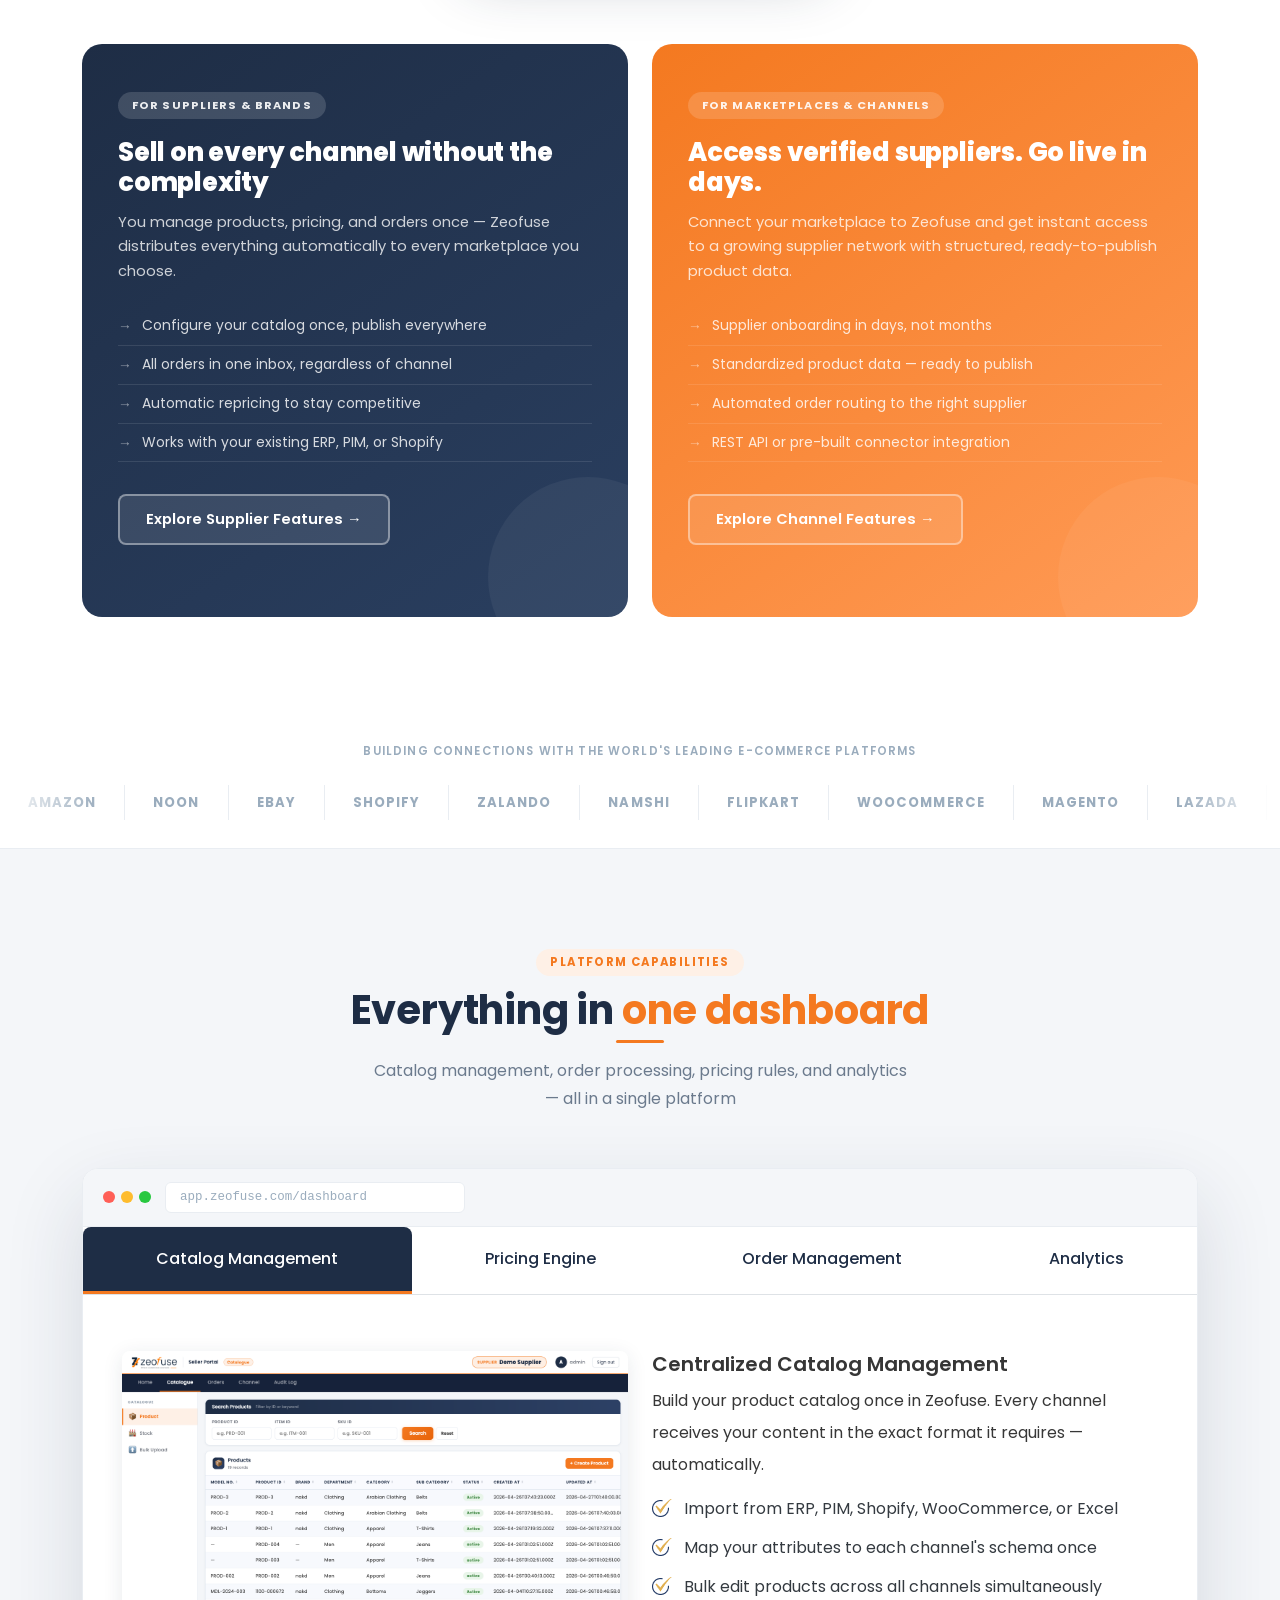
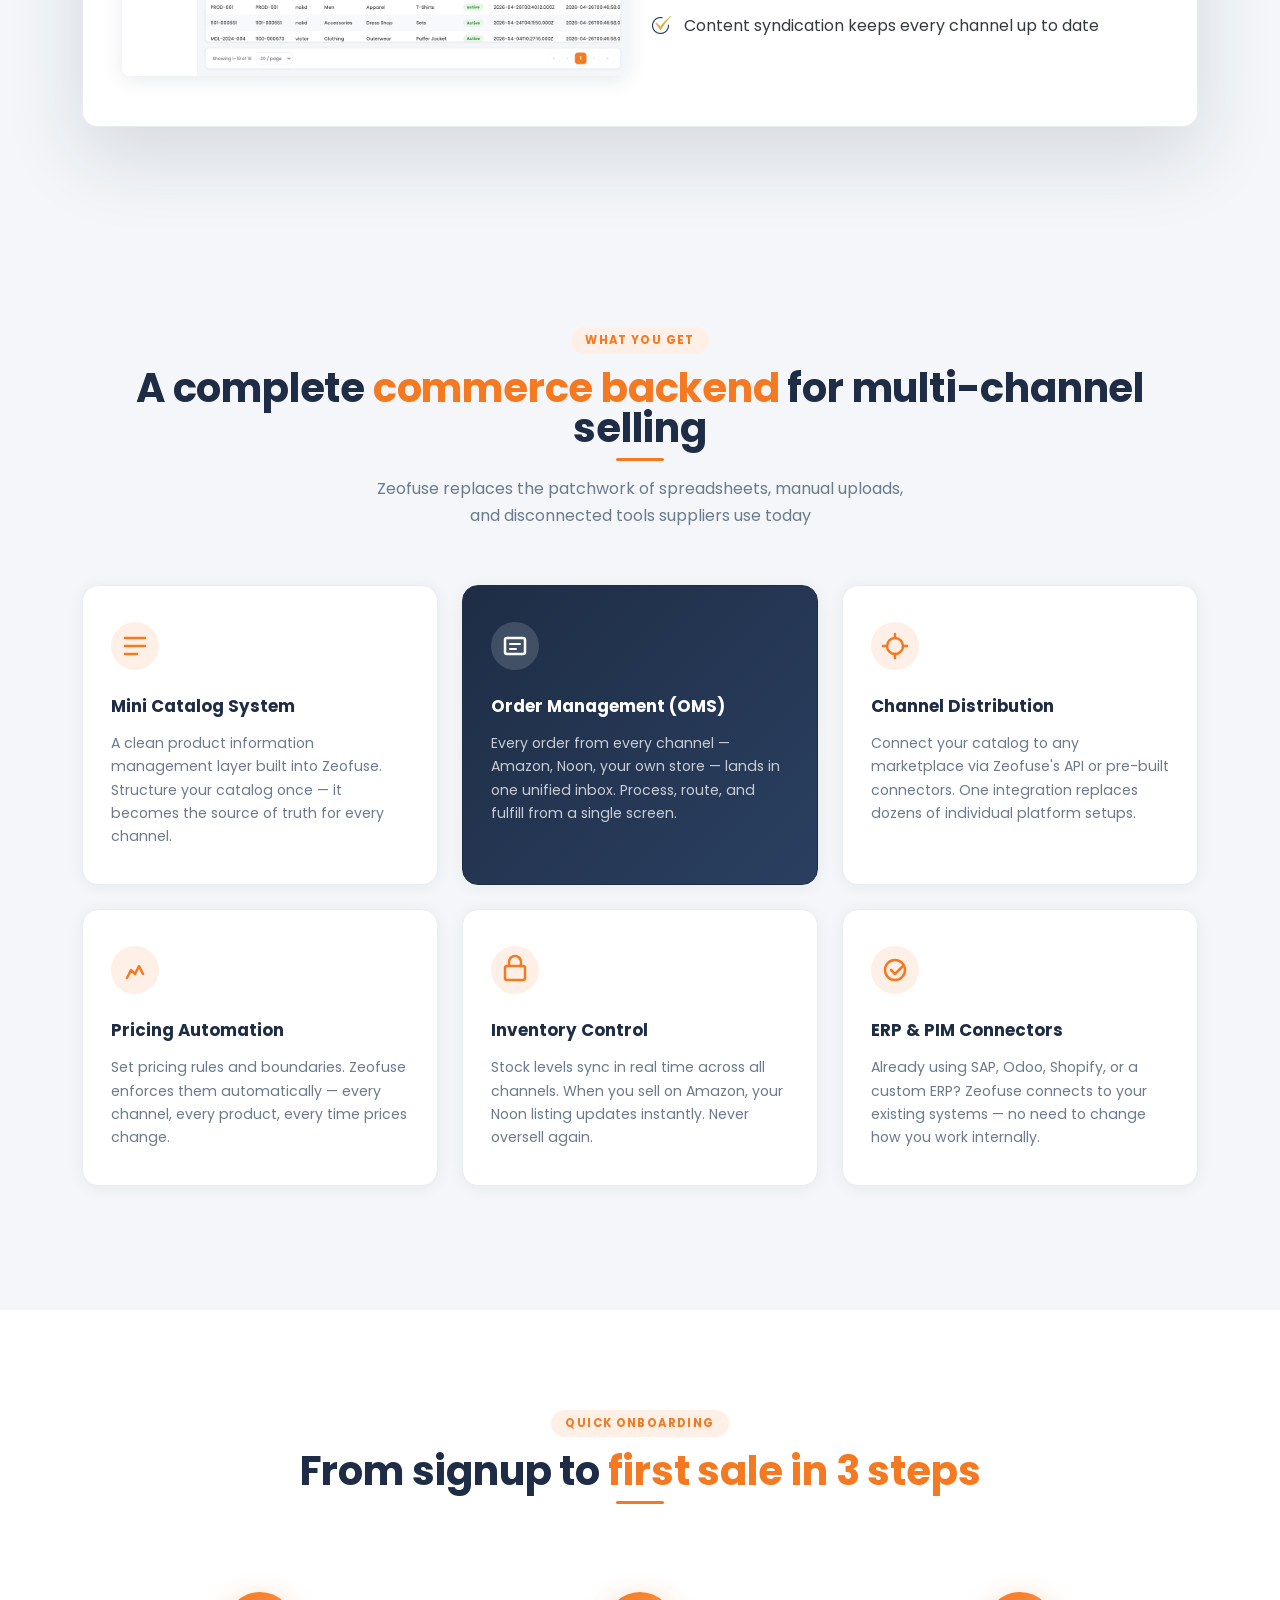
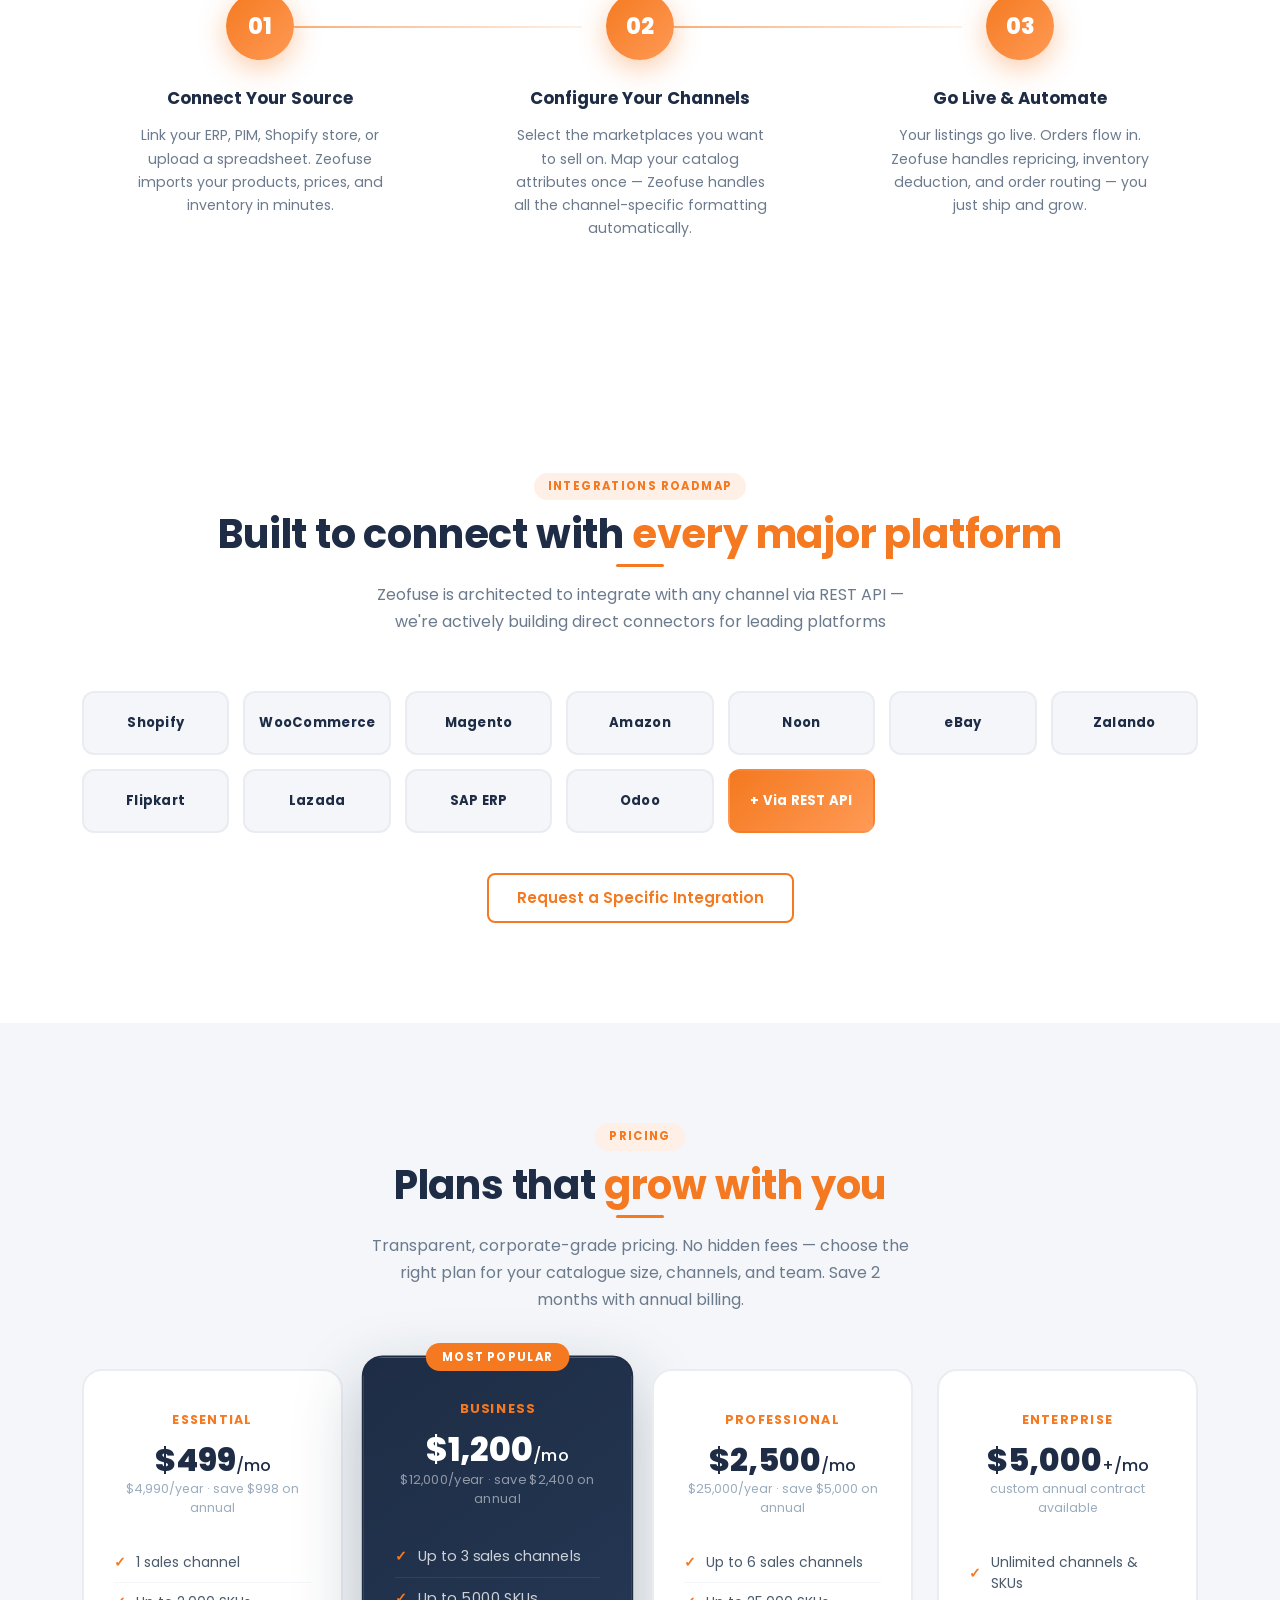
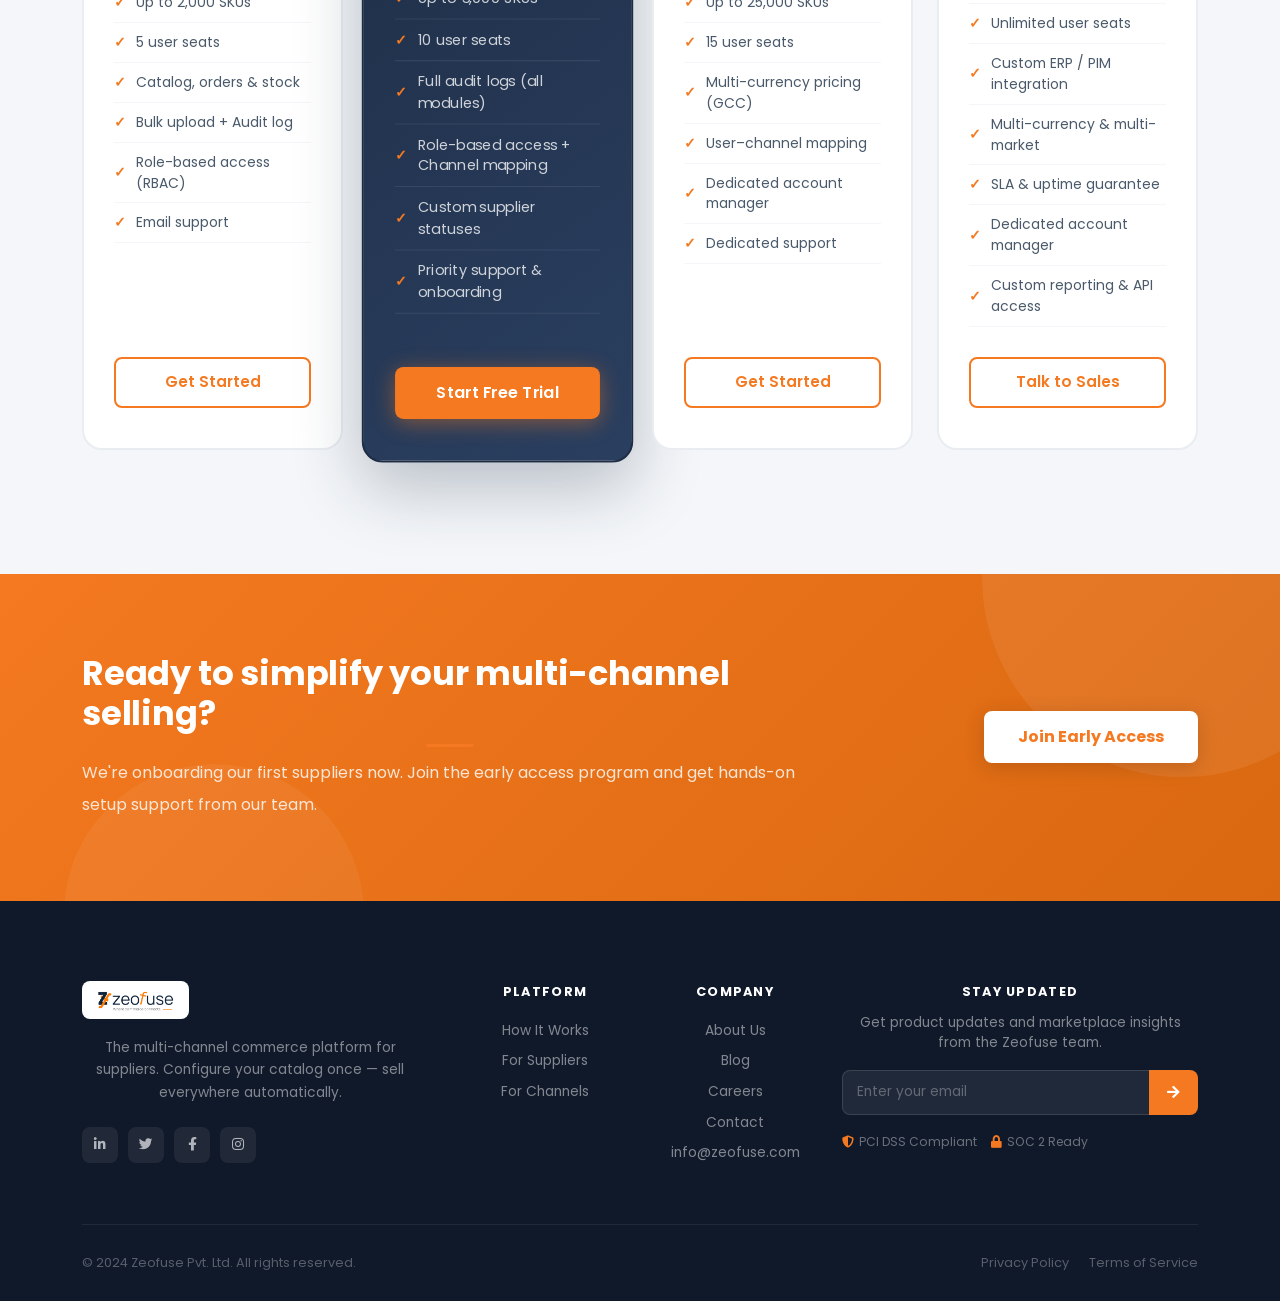
==== commit 45979f97: "Hide Pricing nav link across all pages (commented out for easy re-enable) Co-Authored-By: Claude Son" ====
--- a/index.html
+++ b/index.html
@@ -33,7 +33,7 @@
                     <li class="nav-item"><a class="nav-link active" href="index.html">How It Works</a></li>
                     <li class="nav-item"><a class="nav-link" href="suppliers.html">For Suppliers</a></li>
                     <li class="nav-item"><a class="nav-link" href="channels.html">For Channels</a></li>
-                    <li class="nav-item"><a class="nav-link" href="index.html#pricing">Pricing</a></li>
+                    <!-- <li class="nav-item"><a class="nav-link" href="index.html#pricing">Pricing</a></li> -->
                 </ul>
                 <span class="nav-item">
                     <a class="btn-outline-sm" href="contact.html">Get Demo</a>
@@ -589,7 +589,7 @@
                         <li><a href="index.html">How It Works</a></li>
                         <li><a href="suppliers.html">For Suppliers</a></li>
                         <li><a href="channels.html">For Channels</a></li>
-                        <li><a href="index.html#pricing">Pricing</a></li>
+                        <!-- <li><a href="index.html#pricing">Pricing</a></li> -->
                     </ul>
                 </div>
                 <div class="col-lg-2 col-md-4 fz-footer-links">
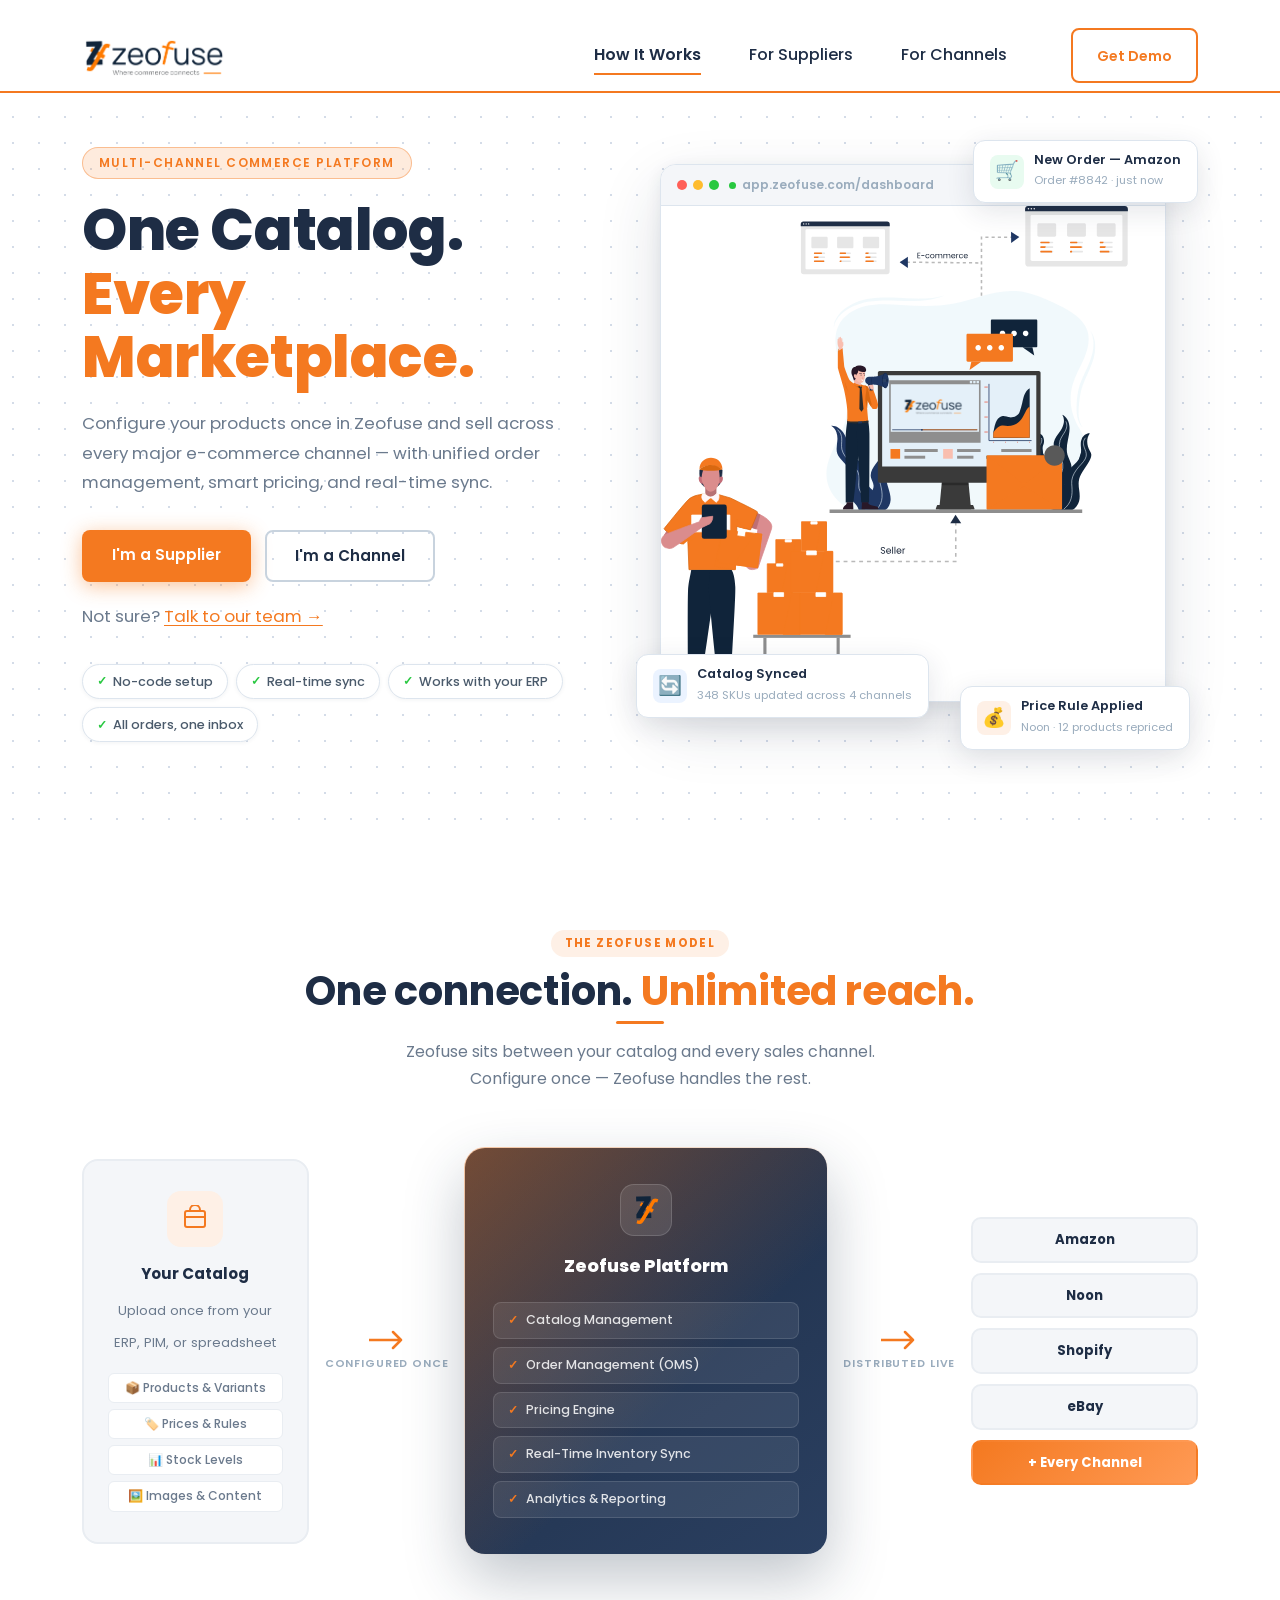
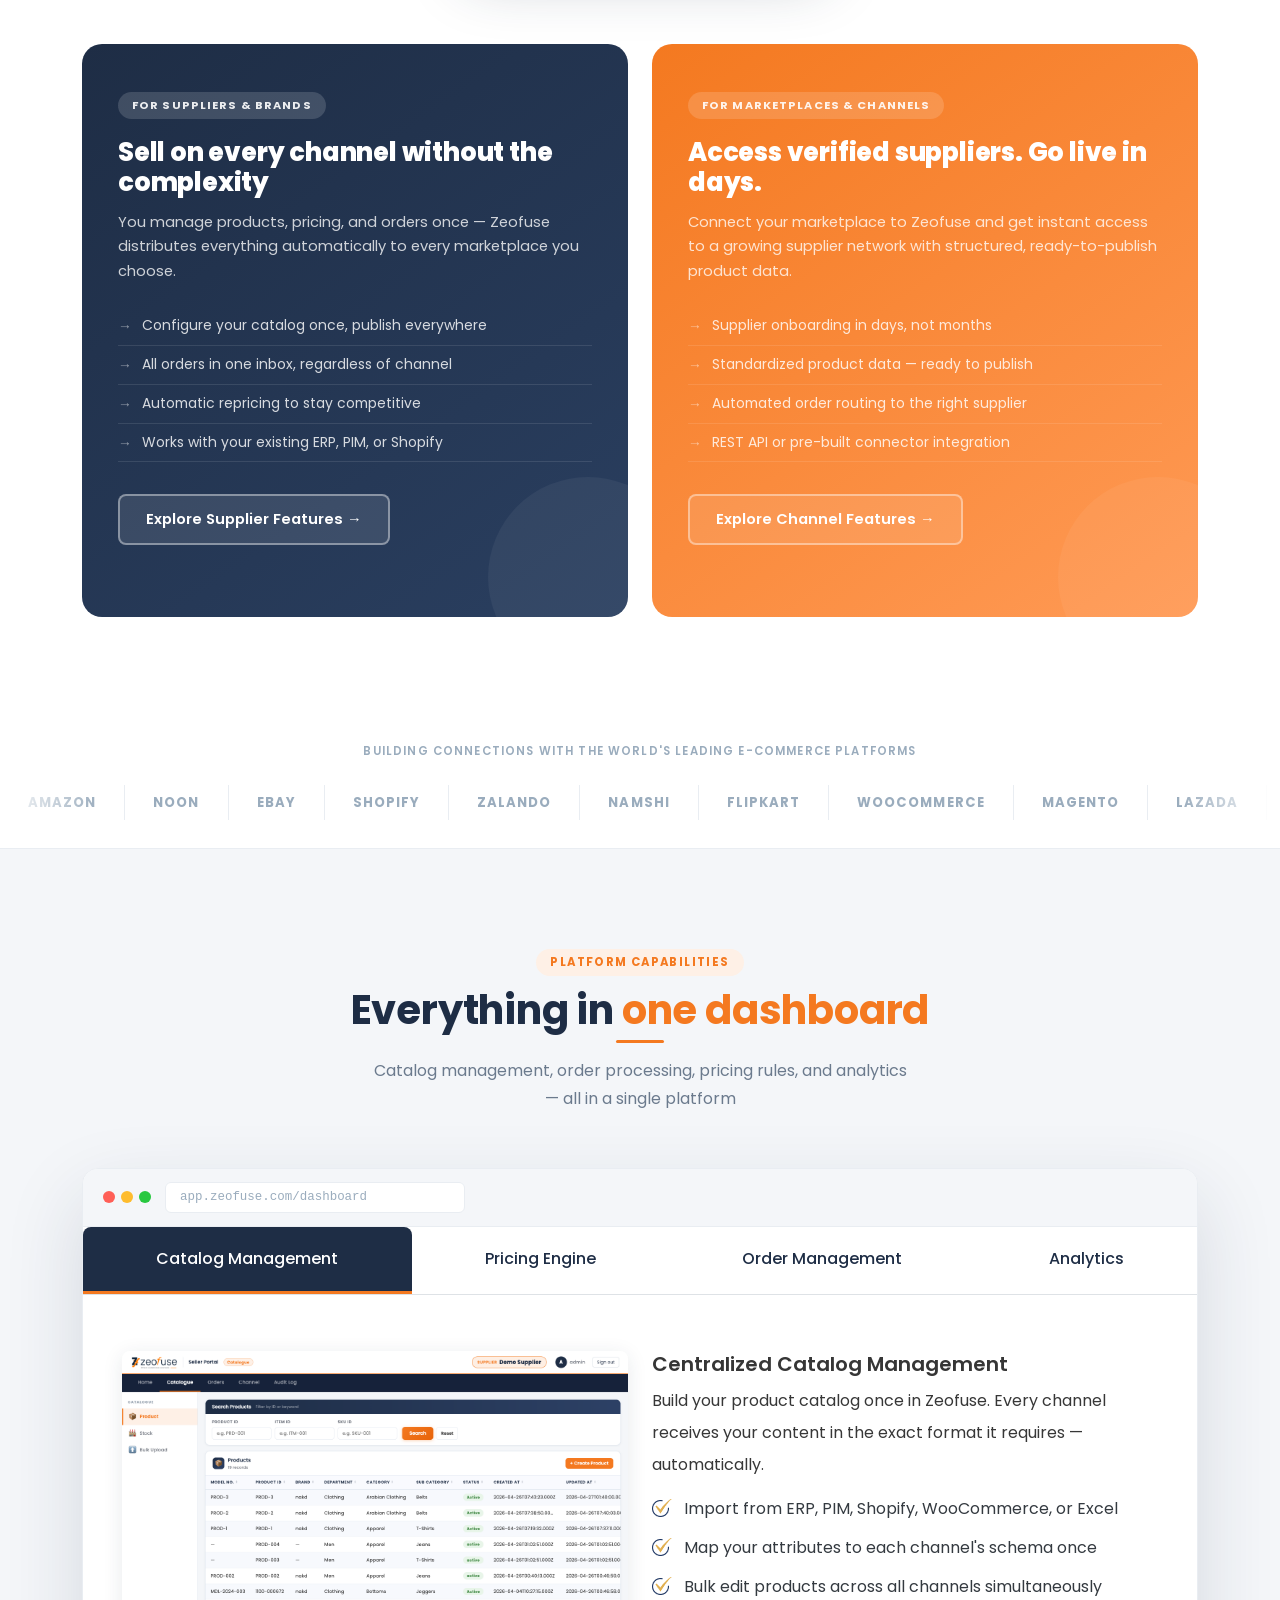
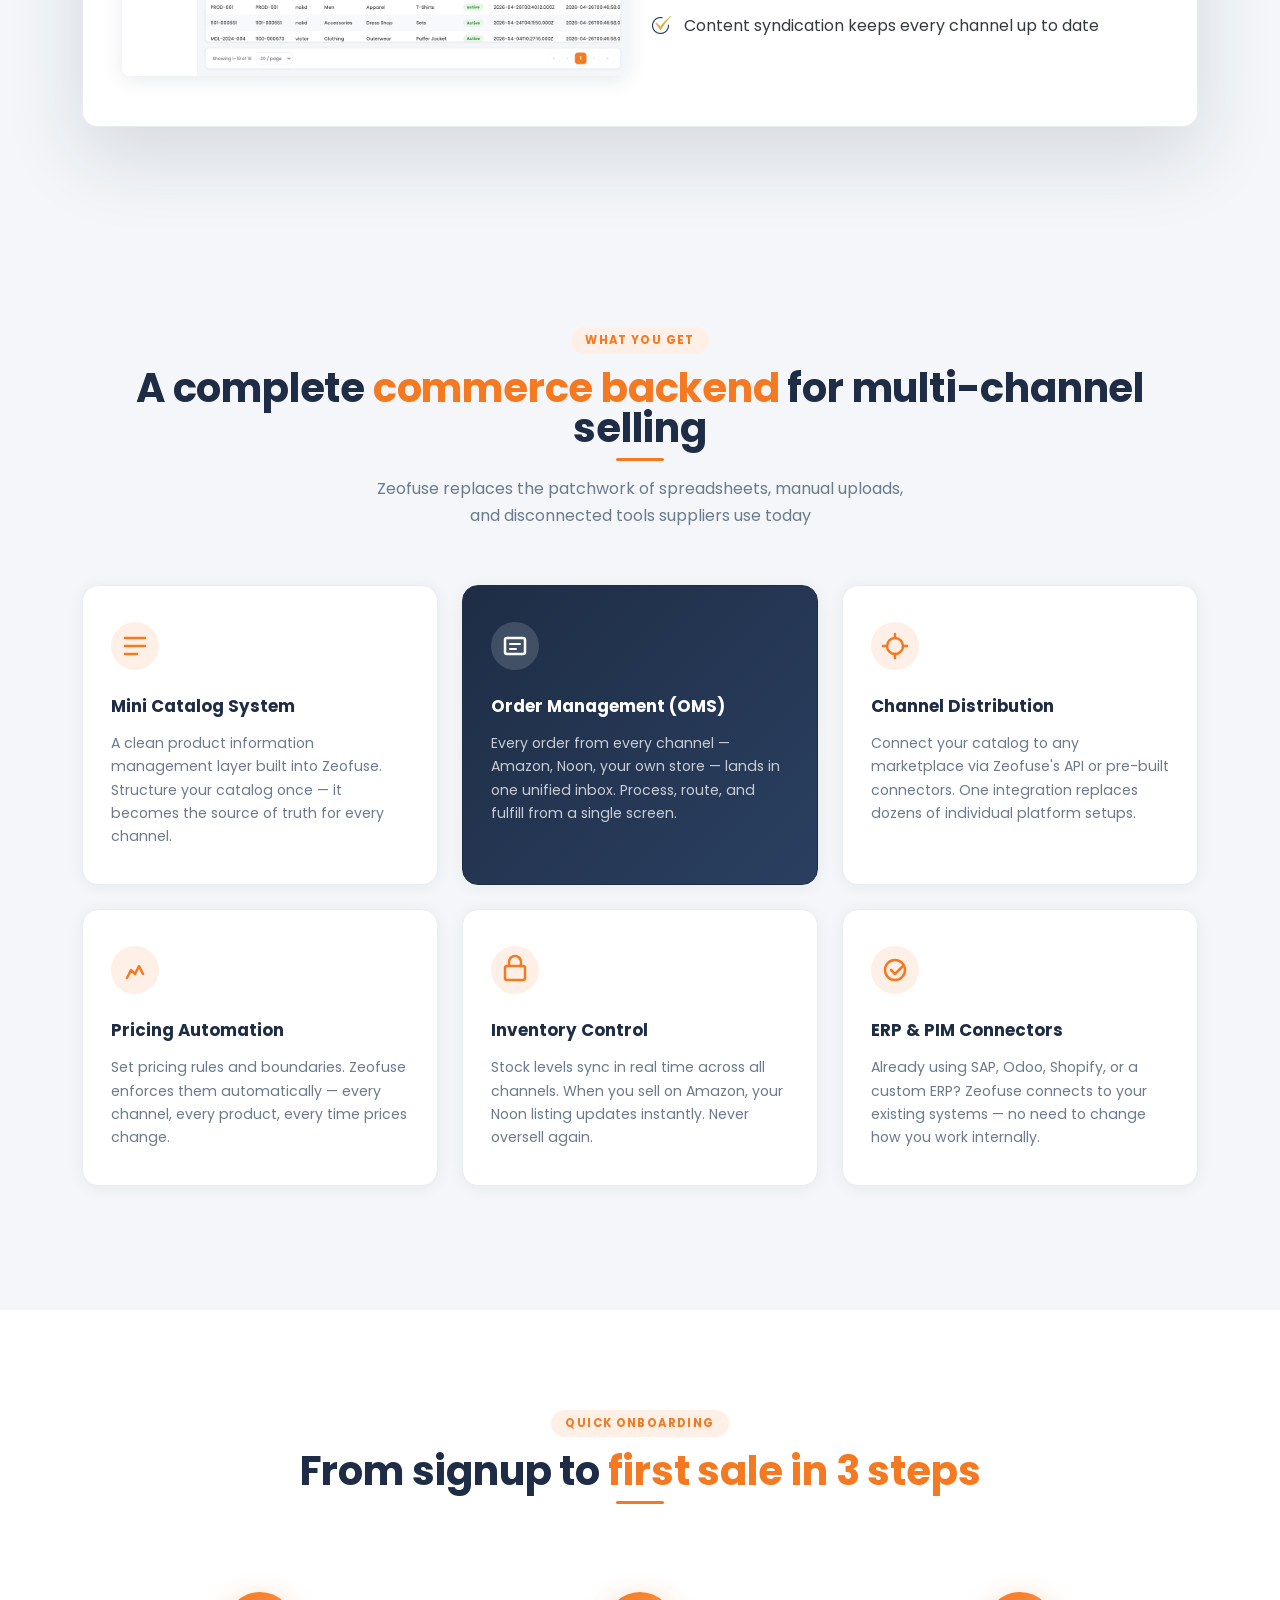
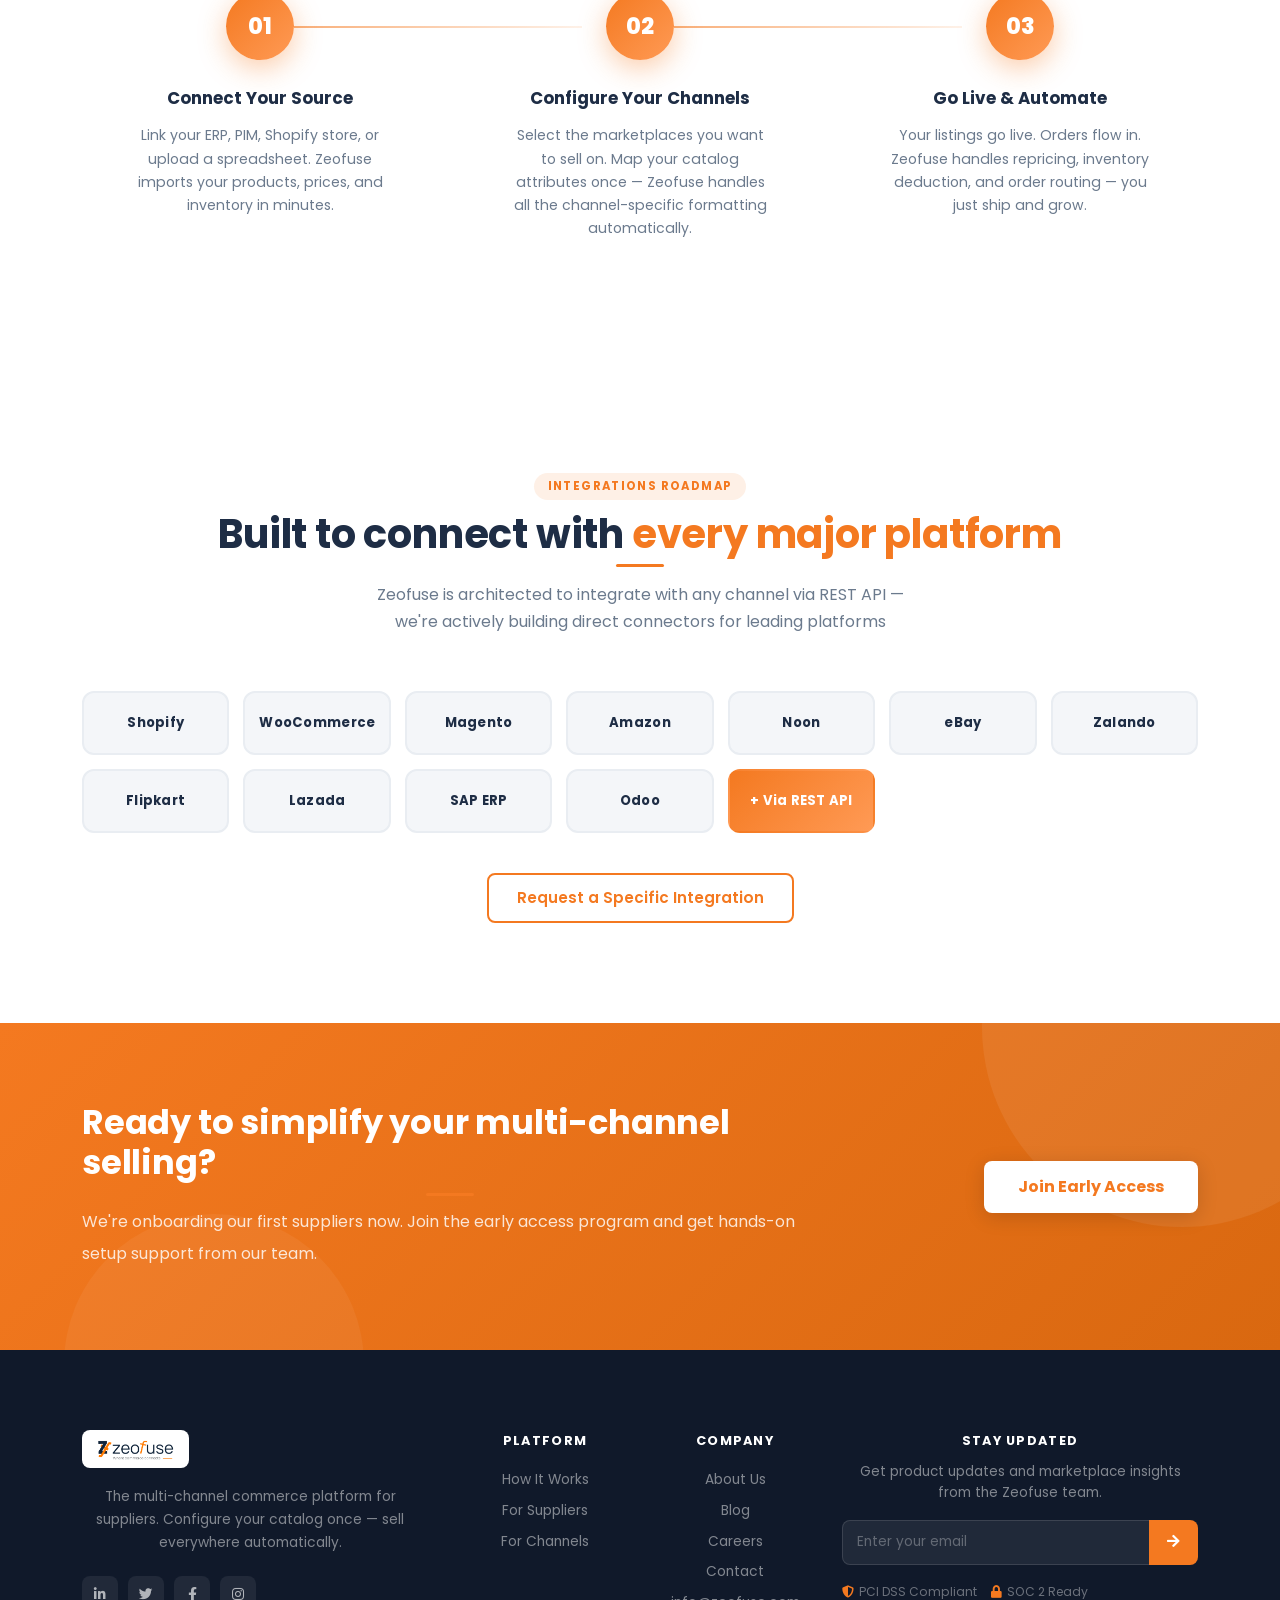
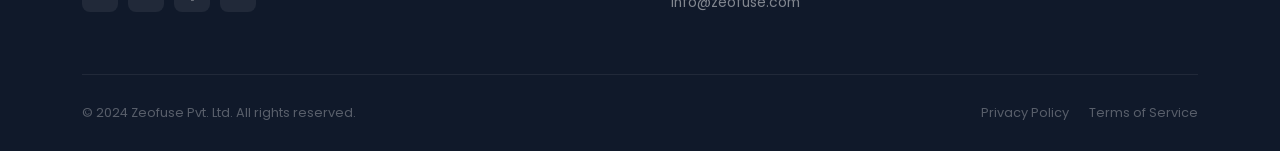
==== commit 1197ce80: "Hide pricing section (commented out for easy re-enable) Co-Authored-By: Claude Sonnet 4.6 <noreply@a" ====
--- a/index.html
+++ b/index.html
@@ -473,6 +473,7 @@
     </section>
 
     <!-- PRICING -->
+    <!-- PRICING SECTION — hidden, uncomment to re-enable
     <section class="fz-pricing-sec" id="pricing">
         <div class="container">
             <div class="fz-section-header reveal">
@@ -553,6 +554,7 @@
             </div>
         </div>
     </section>
+    END PRICING SECTION -->
 
     <!-- CTA STRIP -->
     <section class="fz-cta-strip">
